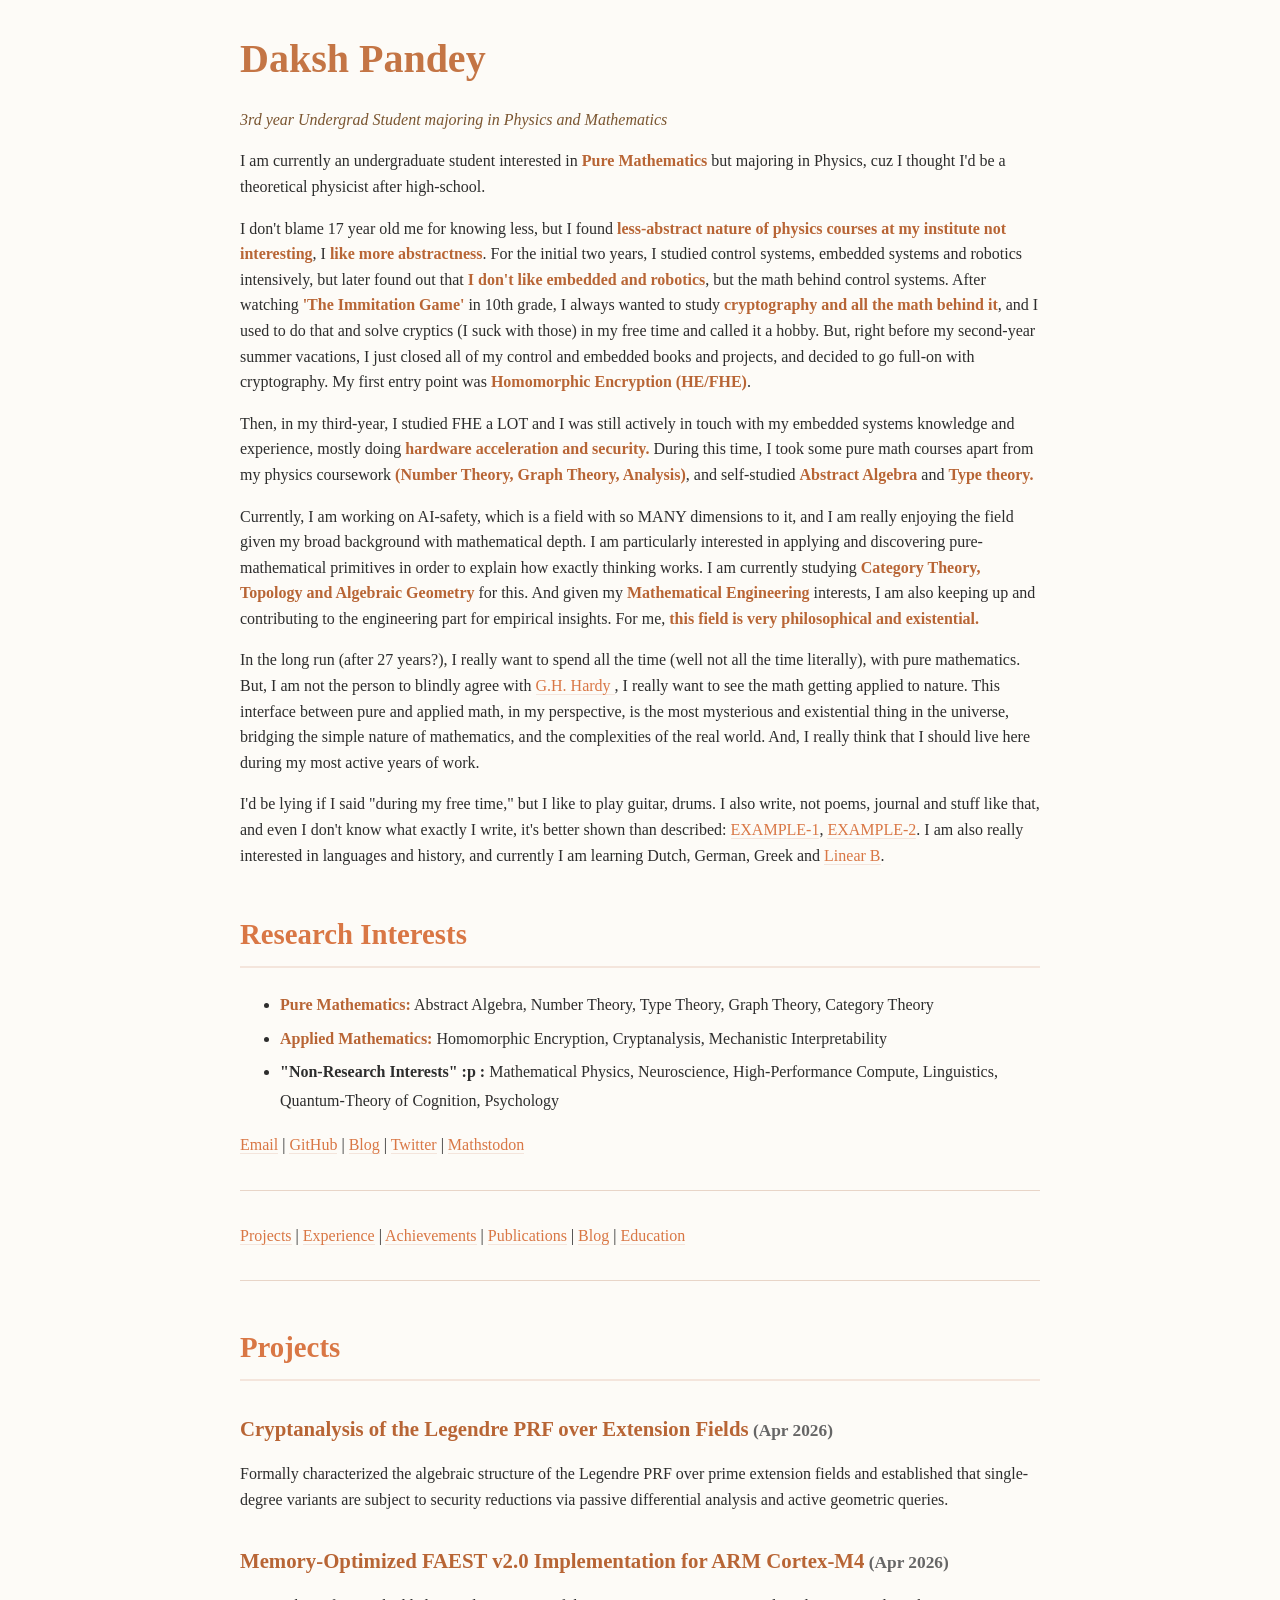
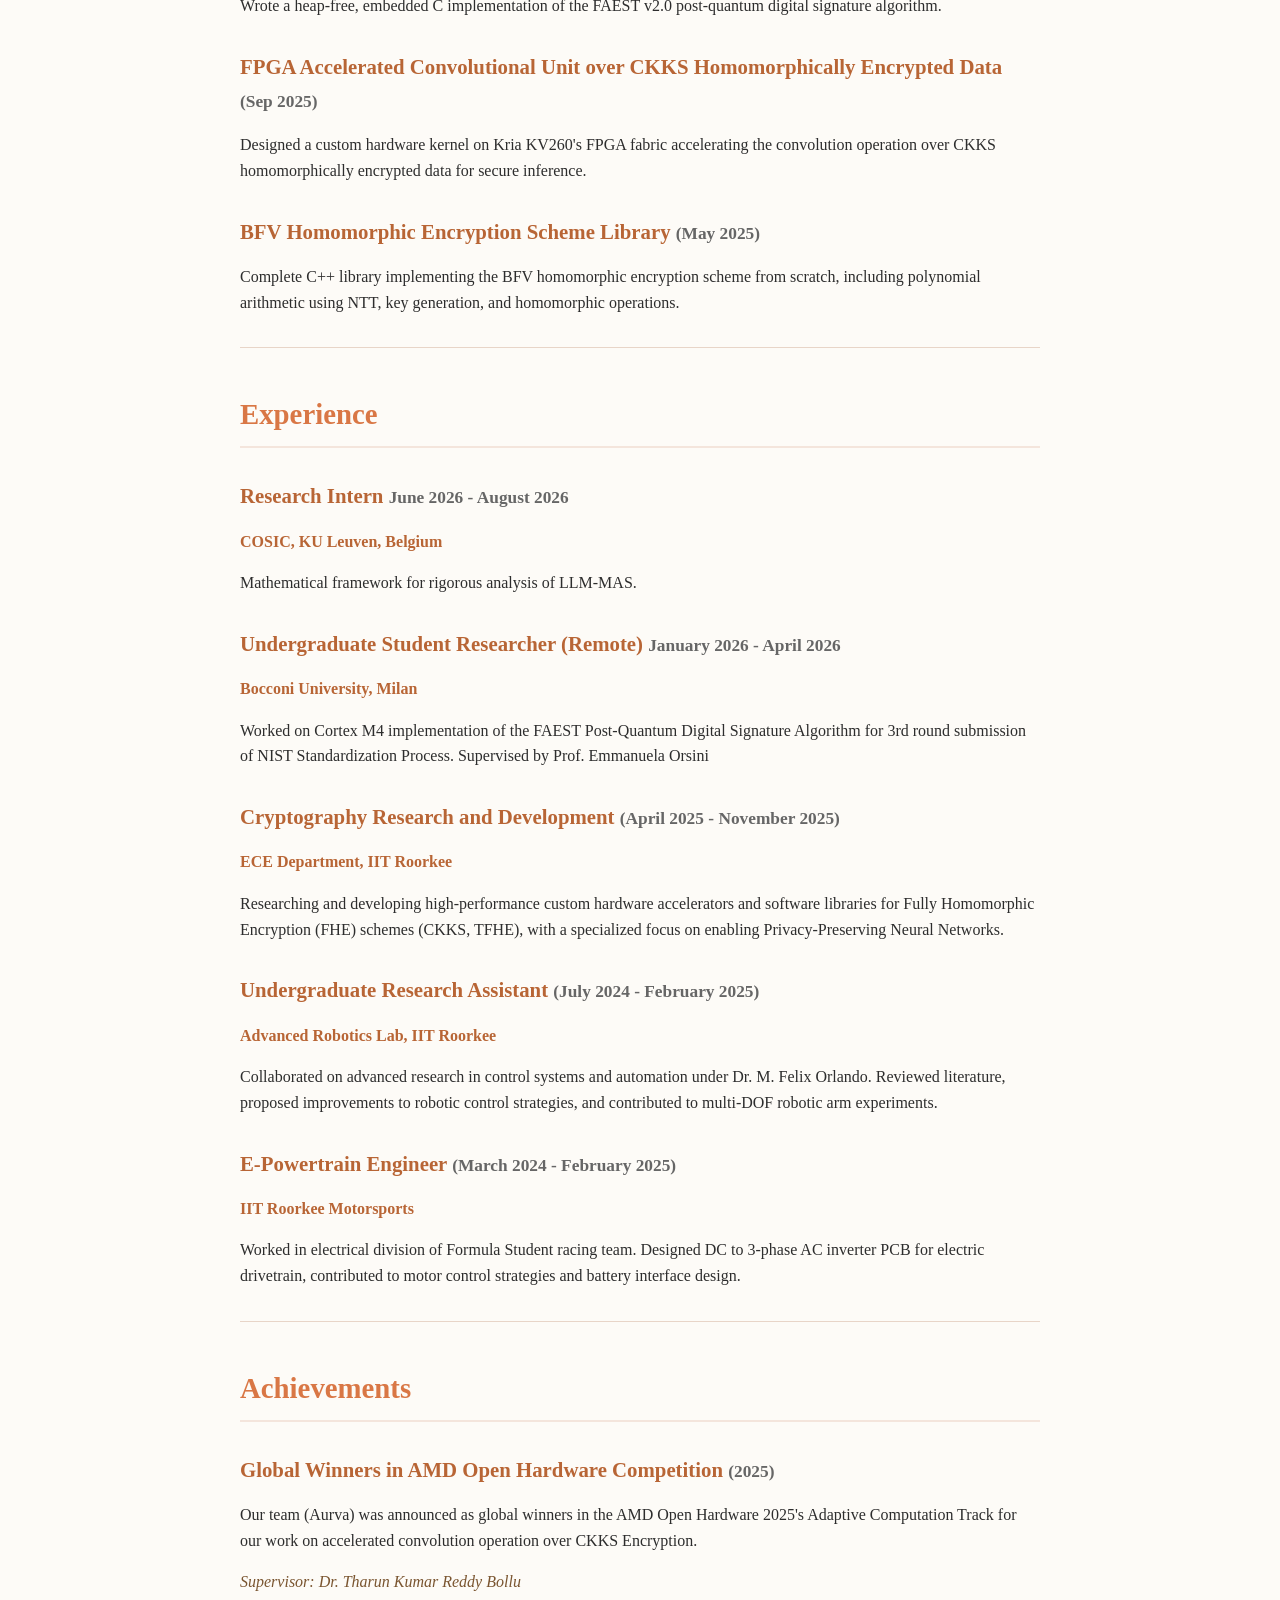
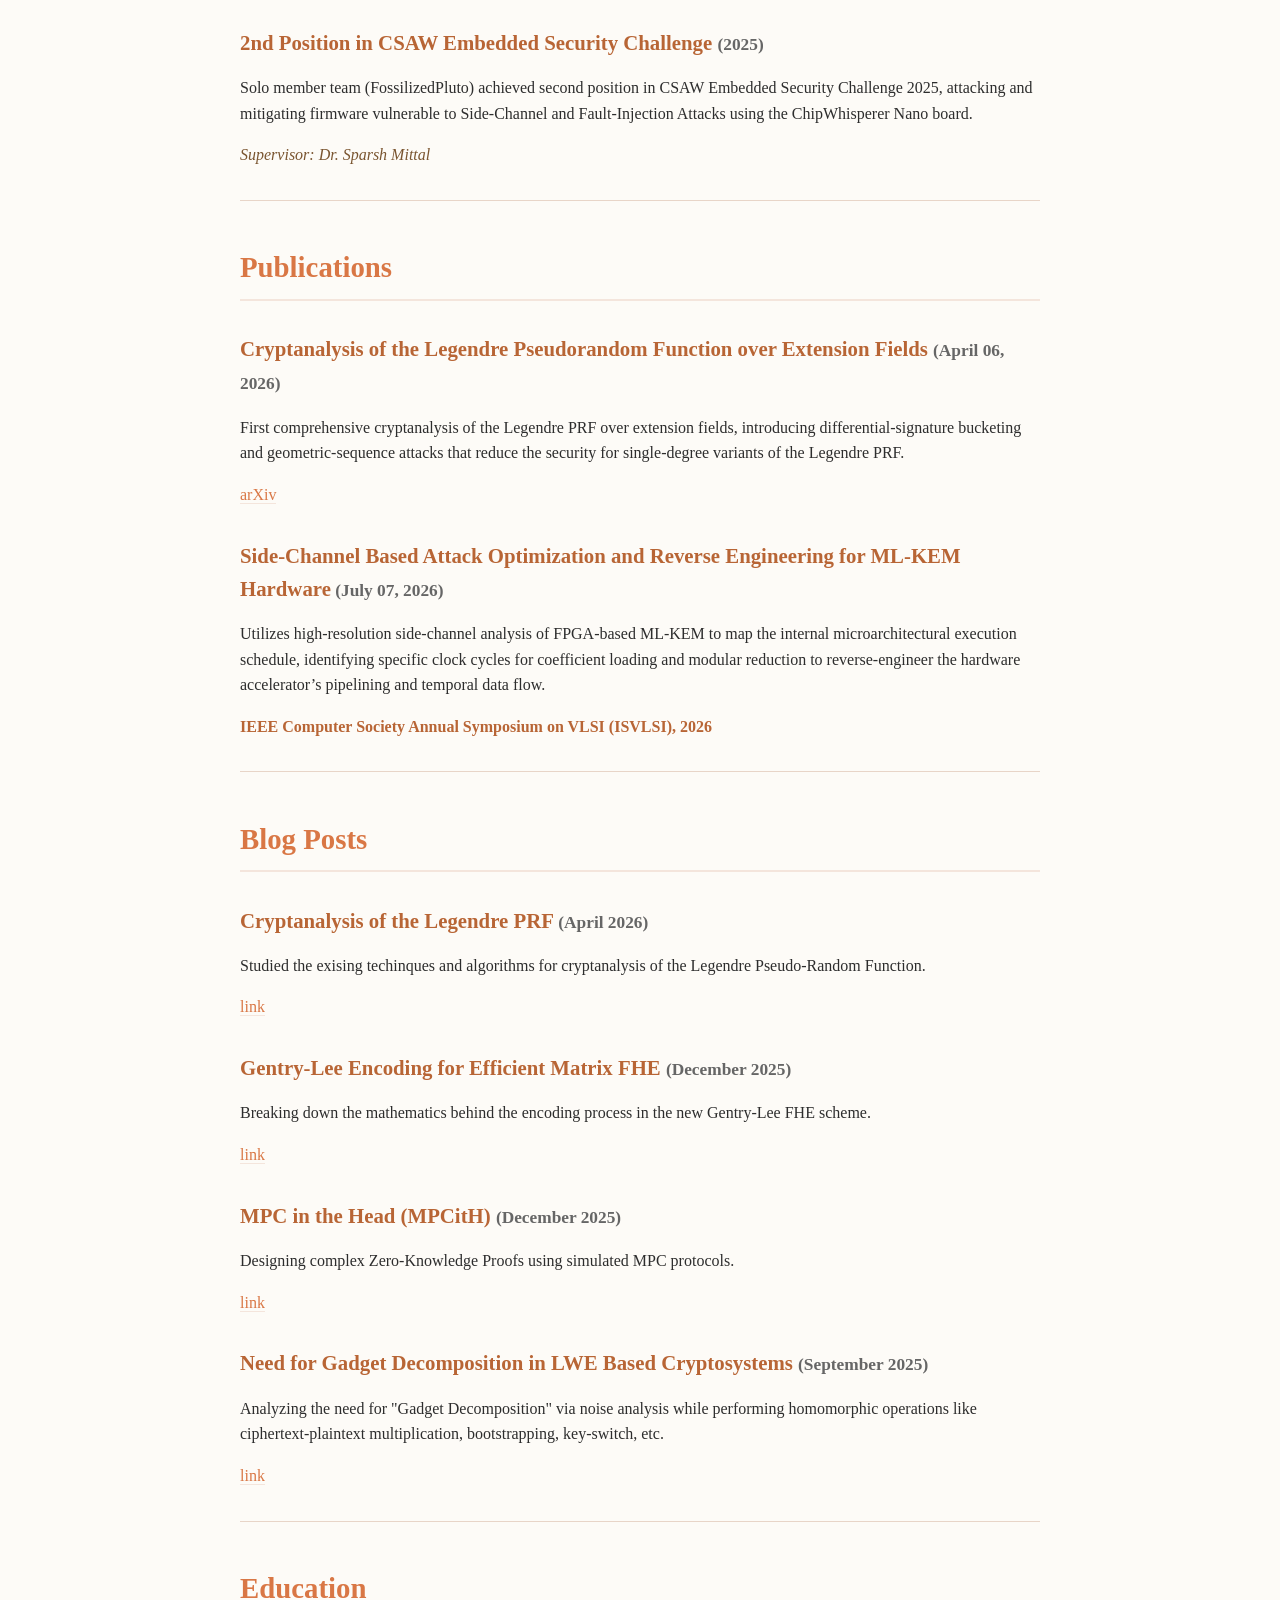
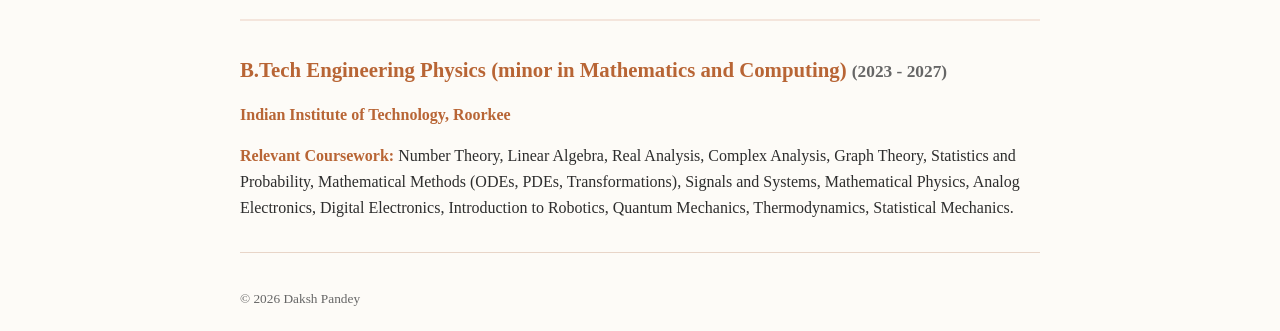
==== index.html @ 7a7f11d3 "update" ====
<!DOCTYPE html>
<html lang="en">
<head>
    <meta charset="UTF-8">
    <meta name="viewport" content="width=device-width, initial-scale=1.0">
    <title>Daksh Pandey - Portfolio</title>
    <link rel="stylesheet" href="styles.css">
</head>
<body>
    <h1>Daksh Pandey</h1>
    <p><em>3rd year Undergrad Student majoring in Physics and Mathematics</em></p>
    <p> I am currently an undergraduate student interested in <Strong>Pure Mathematics</Strong> but majoring in Physics, cuz I thought I'd be a theoretical physicist after high-school.</p> 

    <p> I don't blame 17 year old me for knowing less, but I found <Strong>less-abstract nature of physics courses at my institute not interesting</Strong>, I <Strong>like more abstractness</Strong>. For the initial two years, I studied control systems, embedded systems and robotics intensively, but later found out that <Strong>I don't like embedded and robotics</Strong>, but the math behind control systems. After watching <Strong>'The Immitation Game'</Strong> in 10th grade, I always wanted to study <Strong>cryptography and all the math behind it</Strong>, and I used to do that and solve cryptics (I suck with those) in my free time and called it a hobby. But, right before my second-year summer vacations, I just closed all of my control and embedded books and projects, and decided to go full-on with cryptography. My first entry point was <Strong>Homomorphic Encryption (HE/FHE)</Strong>.</p>

    <p>Then, in my third-year, I studied FHE a LOT and I was still actively in touch with my embedded systems knowledge and experience, mostly doing <Strong>hardware acceleration and security.</Strong> During this time, I took some pure math courses apart from my physics coursework <Strong>(Number Theory, Graph Theory, Analysis)</Strong>, and self-studied <Strong>Abstract Algebra</Strong> and <Strong>Type theory.</Strong></p>

    <p>Currently, I am working on AI-safety, which is a field with so MANY dimensions to it, and I am really enjoying the field given my broad background with mathematical depth. I am particularly interested in applying and discovering pure-mathematical primitives in order to explain how exactly thinking works. I am currently studying <Strong>Category Theory, Topology and Algebraic Geometry</Strong> for this. And given my <Strong>Mathematical Engineering</Strong> interests, I am also keeping up and contributing to the engineering part for empirical insights. For me, <Strong>this field is very philosophical and existential.</Strong></p>

    <p>In the long run (after 27 years?), I really want to spend all the time (well not all the time literally), with pure mathematics. But, I am not the person to blindly agree with <a href = "https://en.wikipedia.org/wiki/A_Mathematician%27s_Apology">G.H. Hardy </a>, I really want to see the math getting applied to nature. This interface between pure and applied math, in my perspective, is the most mysterious and existential thing in the universe, bridging the simple nature of mathematics, and the complexities of the real world. And, I really think that I should live here during my most active years of work.</p>
    <p>I'd be lying if I said "during my free time," but I like to play guitar, drums. I also write, not poems, journal and stuff like that, and even I don't know what exactly I write, it's better shown than described: <a href = "https://da1729.github.io/post.html?post=borderline-society-and-existentials&kind=blog" >EXAMPLE-1</a>, <a href = "https://da1729.github.io/post.html?post=dutch-ans-day-1&kind=language">EXAMPLE-2</a>. I am also really interested in languages and history, and currently I am learning Dutch, German, Greek and <a href = "https://en.wikipedia.org/wiki/Linear_B">Linear B</a>.</p>

    <h2> Research Interests </h2>
    <ul>
	    <li><Strong>Pure Mathematics:</Strong> Abstract Algebra, Number Theory, Type Theory, Graph Theory, Category Theory </li> 
	    <li><Strong>Applied Mathematics:</Strong> Homomorphic Encryption, Cryptanalysis, Mechanistic Interpretability </li>
	    <li><b>"Non-Research Interests" :p :</b> Mathematical Physics, Neuroscience, High-Performance Compute, Linguistics, Quantum-Theory of Cognition, Psychology</li>
    </ul>

    <p>
        <a href="mailto:daksh_p@ph.iitr.ac.in">Email</a> |
        <a href="https://github.com/DA1729" target="_blank">GitHub</a> |
        <a href="https://da1729.github.io/" target="_blank">Blog</a> |
        <a href="https://x.com/sp0oky_daksh" target="_blank">Twitter</a> |
        <a href="https://mathstodon.xyz/@da1729" target="_blank">Mathstodon</a>
    </p>

    <hr>

    <p>
        <a href="#projects">Projects</a> |
        <a href="#experience">Experience</a> |
        <a href="#achievements">Achievements</a> |
        <a href="#publications">Publications</a> |
        <a href="#blog">Blog</a> |
        <a href="#education">Education</a>
    </p>

    <hr>

    <h2 id="projects">Projects</h2>



    <h3>Cryptanalysis of the Legendre PRF over Extension Fields<small> (Apr 2026)</small></h3>
    <p>Formally characterized the algebraic structure of the Legendre PRF over prime extension fields and established that single-degree variants are subject to security reductions via passive differential analysis and active geometric queries.</p>

    <h3>Memory-Optimized FAEST v2.0 Implementation for ARM Cortex-M4<small> (Apr 2026)</small></h3>
    <p>Wrote a heap-free, embedded C implementation of the FAEST v2.0 post-quantum digital signature algorithm.</p>

    <h3>FPGA Accelerated Convolutional Unit over CKKS Homomorphically Encrypted Data <small> (Sep 2025)</small></h3>
    <p>Designed a custom hardware kernel on Kria KV260's FPGA fabric accelerating the convolution operation over CKKS homomorphically encrypted data for secure inference.</p>

    <h3>BFV Homomorphic Encryption Scheme Library <small> (May 2025)</small></h3>
    <p>Complete C++ library implementing the BFV homomorphic encryption scheme from scratch, including polynomial arithmetic using NTT, key generation, and homomorphic operations.</p>




    <hr>

    <h2 id="experience">Experience</h2>

    <h3>Research Intern <small>June 2026 - August 2026</small></h3>
    <p><strong>COSIC, KU Leuven, Belgium</strong></p>
    <p> Mathematical framework for rigorous analysis of LLM-MAS.</p>


    <h3>Undergraduate Student Researcher (Remote) <small>January 2026 - April 2026</small></h3>
    <p><strong>Bocconi University, Milan</strong></p>
    <p>Worked on Cortex M4 implementation of the FAEST Post-Quantum Digital Signature Algorithm for 3rd round submission of NIST Standardization Process. Supervised by Prof. Emmanuela Orsini </p>


    <h3>Cryptography Research and Development <small>(April 2025 - November 2025)</small></h3>
    <p><strong>ECE Department, IIT Roorkee</strong></p>
    <p>Researching and developing high-performance custom hardware accelerators and software libraries for Fully Homomorphic Encryption (FHE) schemes (CKKS, TFHE), with a specialized focus on enabling Privacy-Preserving Neural Networks.</p>

    <h3>Undergraduate Research Assistant <small>(July 2024 - February 2025)</small></h3>
    <p><strong>Advanced Robotics Lab, IIT Roorkee</strong></p>
    <p>Collaborated on advanced research in control systems and automation under Dr. M. Felix Orlando. Reviewed literature, proposed improvements to robotic control strategies, and contributed to multi-DOF robotic arm experiments.</p>

    <h3>E-Powertrain Engineer <small>(March 2024 - February 2025)</small></h3>
    <p><strong>IIT Roorkee Motorsports</strong></p>
    <p>Worked in electrical division of Formula Student racing team. Designed DC to 3-phase AC inverter PCB for electric drivetrain, contributed to motor control strategies and battery interface design.</p>

    <hr>

    <h2 id="achievements">Achievements</h2>

    <h3>Global Winners in AMD Open Hardware Competition <small>(2025)</small></h3>
    <p>Our team (Aurva) was announced as global winners in the AMD Open Hardware 2025's Adaptive Computation Track for our work on accelerated convolution operation over CKKS Encryption.</p>
    <p><em>Supervisor: Dr. Tharun Kumar Reddy Bollu</em></p>

    <h3>2nd Position in CSAW Embedded Security Challenge <small>(2025)</small></h3>
    <p>Solo member team (FossilizedPluto) achieved second position in CSAW Embedded Security Challenge 2025, attacking and mitigating firmware vulnerable to Side-Channel and Fault-Injection Attacks using the ChipWhisperer Nano board.</p>
    <p><em>Supervisor: Dr. Sparsh Mittal</em></p>

    <hr>

    <h2 id="publications">Publications</h2>

    <h3>Cryptanalysis of the Legendre Pseudorandom Function over Extension Fields <small>(April 06, 2026)</small></h3>
    <p>First comprehensive cryptanalysis of the Legendre PRF over extension fields, introducing differential-signature bucketing and geometric-sequence attacks that reduce the security for single-degree variants of the Legendre PRF.</p>
    <p><a href="https://arxiv.org/html/2604.04833v1">arXiv</a></p>

    <h3>Side-Channel Based Attack Optimization and Reverse Engineering for ML-KEM Hardware<small> (July 07, 2026)</small></h3>
    <p>Utilizes high-resolution side-channel analysis of FPGA-based ML-KEM to map the internal microarchitectural execution schedule, identifying specific clock cycles for coefficient loading and modular reduction to reverse-engineer the hardware accelerator’s pipelining and temporal data flow.</p>
    <p><strong>IEEE Computer Society Annual Symposium on VLSI (ISVLSI), 2026 </strong></p>
    <hr>

    <h2 id="blog">Blog Posts</h2>

    <h3>Cryptanalysis of the Legendre PRF <small>(April 2026)</small></h3>
    <p>Studied the exising techinques and algorithms for cryptanalysis of the Legendre Pseudo-Random Function.</p>
    <p><a href="https://da1729.github.io/post.html?post=Cryptanalysis-of-Legendre-PRF">link</a></p>


    <h3>Gentry-Lee Encoding for Efficient Matrix FHE <small>(December 2025)</small></h3>
    <p>Breaking down the mathematics behind the encoding process in the new Gentry-Lee FHE scheme.</p>
    <p><a href="https://da1729.github.io/post.html?post=Gentry-Lee-Encoding-for-Efficient-Matrix-FHE">link</a></p>

    <h3>MPC in the Head (MPCitH) <small>(December 2025)</small></h3>
    <p>Designing complex Zero-Knowledge Proofs using simulated MPC protocols.</p>
    <p><a href="https://da1729.github.io/post.html?post=MPC-in-the-Head-MPCitH">link</a></p>

    <h3>Need for Gadget Decomposition in LWE Based Cryptosystems <small>(September 2025)</small></h3>
    <p>Analyzing the need for "Gadget Decomposition" via noise analysis while performing homomorphic operations like ciphertext-plaintext multiplication, bootstrapping, key-switch, etc.</p>
    <p><a href="https://da1729.github.io/post.html?post=Need-for-Gadget-Decomposition-in-LWE-Based-Cryptosystems">link</a></p>


    <hr>

    <h2 id="education">Education</h2>

    <h3>B.Tech Engineering Physics (minor in Mathematics and Computing) <small>(2023 - 2027)</small></h3>
    <p><strong>Indian Institute of Technology, Roorkee</strong></p>
    <p><strong>Relevant Coursework:</strong> Number Theory, Linear Algebra, Real Analysis, Complex Analysis, Graph Theory, Statistics and Probability, Mathematical Methods (ODEs, PDEs, Transformations), Signals and Systems, Mathematical Physics, Analog Electronics, Digital Electronics, Introduction to Robotics, Quantum Mechanics, Thermodynamics, Statistical Mechanics.</p>

    <hr>

    <p><small>&copy; 2026 Daksh Pandey</small></p>
</body>
</html>
---- styles.css ----
body {
    max-width: 800px;
    margin: 20px auto;
    padding: 0 20px;
    font-family: serif;
    line-height: 1.6;
    color: #2d2d2d;
    background: #fdfbf7;
}

h1 {
    color: #c47545;
    font-size: 2.5em;
    margin-bottom: 0.3em;
}

h2 {
    color: #d97745;
    font-size: 1.8em;
    margin-top: 1.5em;
    margin-bottom: 0.8em;
    border-bottom: 2px solid #f4e5dc;
    padding-bottom: 0.3em;
}

h3 {
    color: #b86535;
    font-size: 1.3em;
    margin-top: 1.5em;
    margin-bottom: 0.5em;
}

h4 {
    color: #b86535;
    font-size: 1.3em;
    margin-top: 1.5em;
    margin-bottom: 0.5em;
}


a {
    color: #d97745;
    text-decoration: none;
    border-bottom: 1px solid #f4e5dc;
    transition: border-color 0.2s;
}

a:hover {
    border-bottom-color: #d97745;
}

hr {
    border: none;
    border-top: 1px solid #e8d5c8;
    margin: 2em 0;
}

.skills {
    background: #faf6f2;
    padding: 8px 12px;
    margin: 0.5em 0 1.5em 0;
    border-left: 3px solid #f4e5dc;
}

.skills small {
    color: #8b6540;
}

strong {
    color: #b86535;
}

em {
    color: #7a5530;
}

small {
    color: #666;
}

ul {
    line-height: 1.8;
}

li {
    margin-bottom: 0.3em;
}
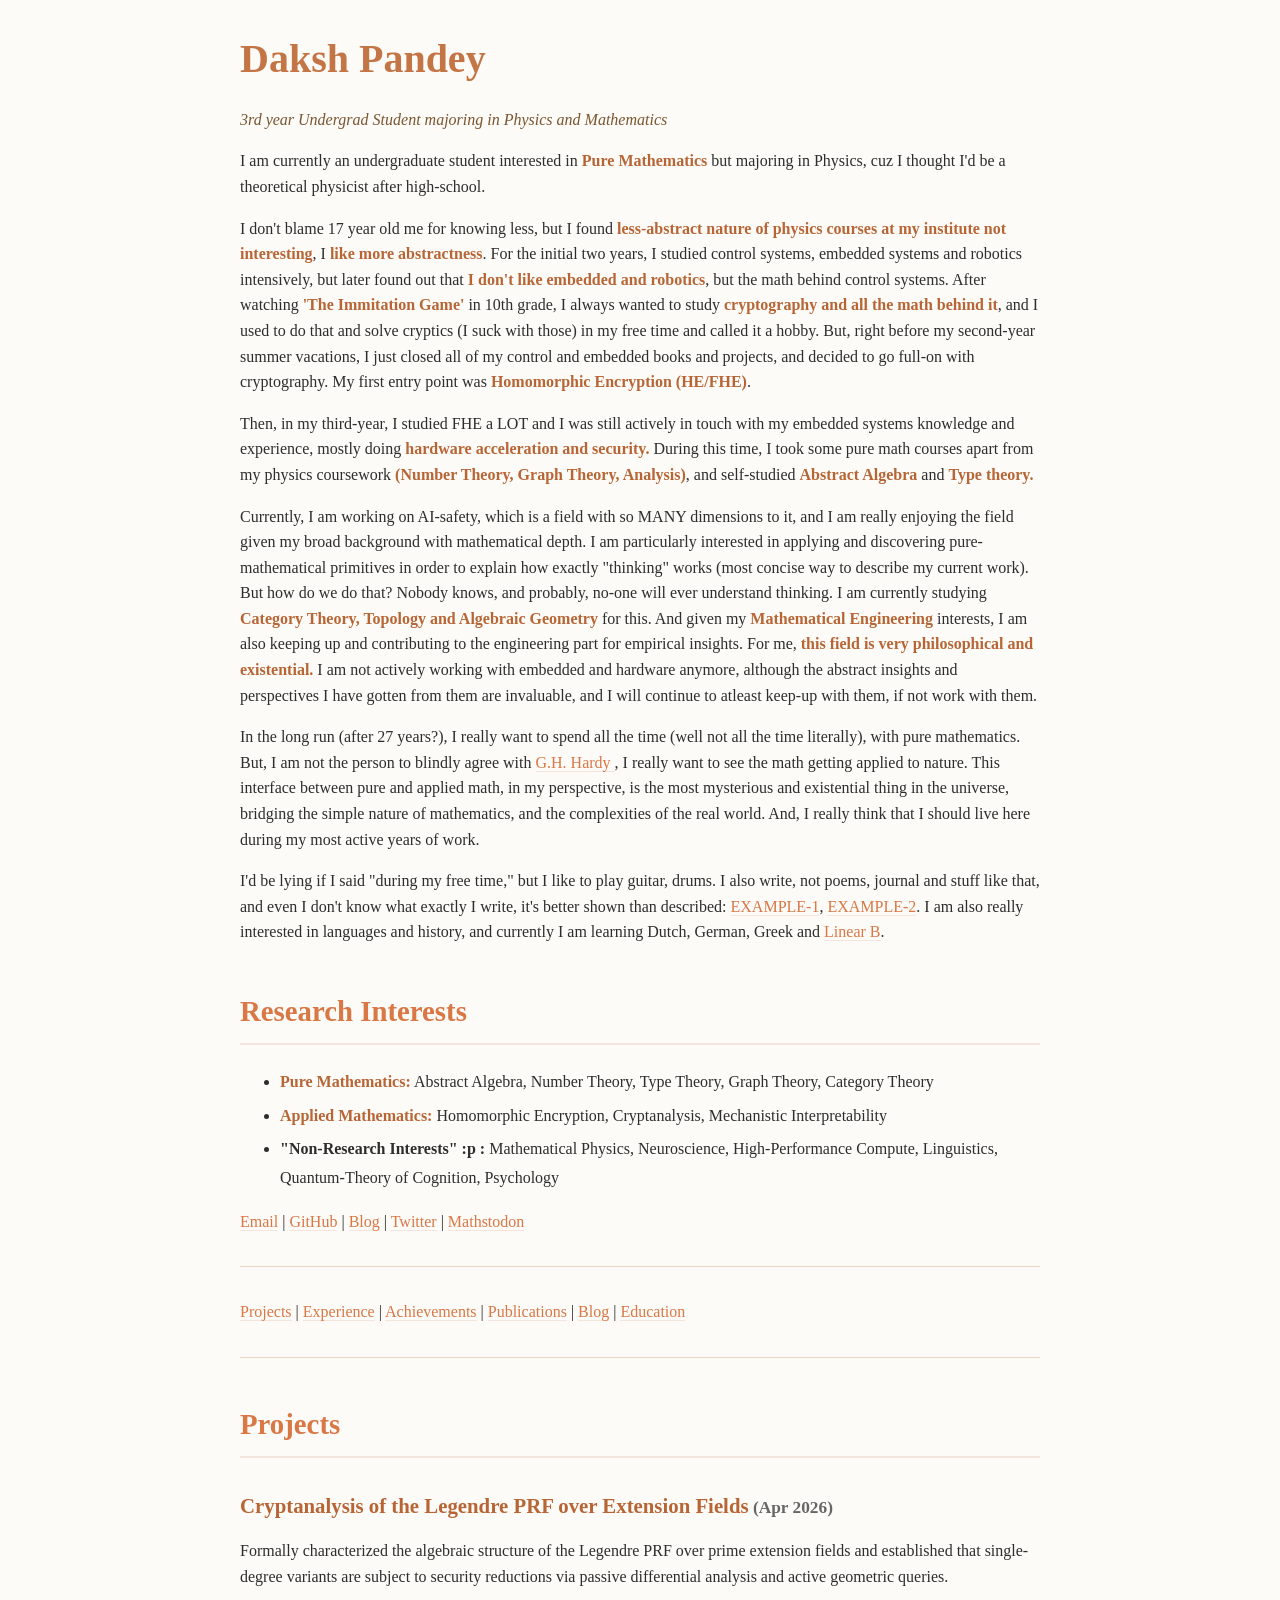
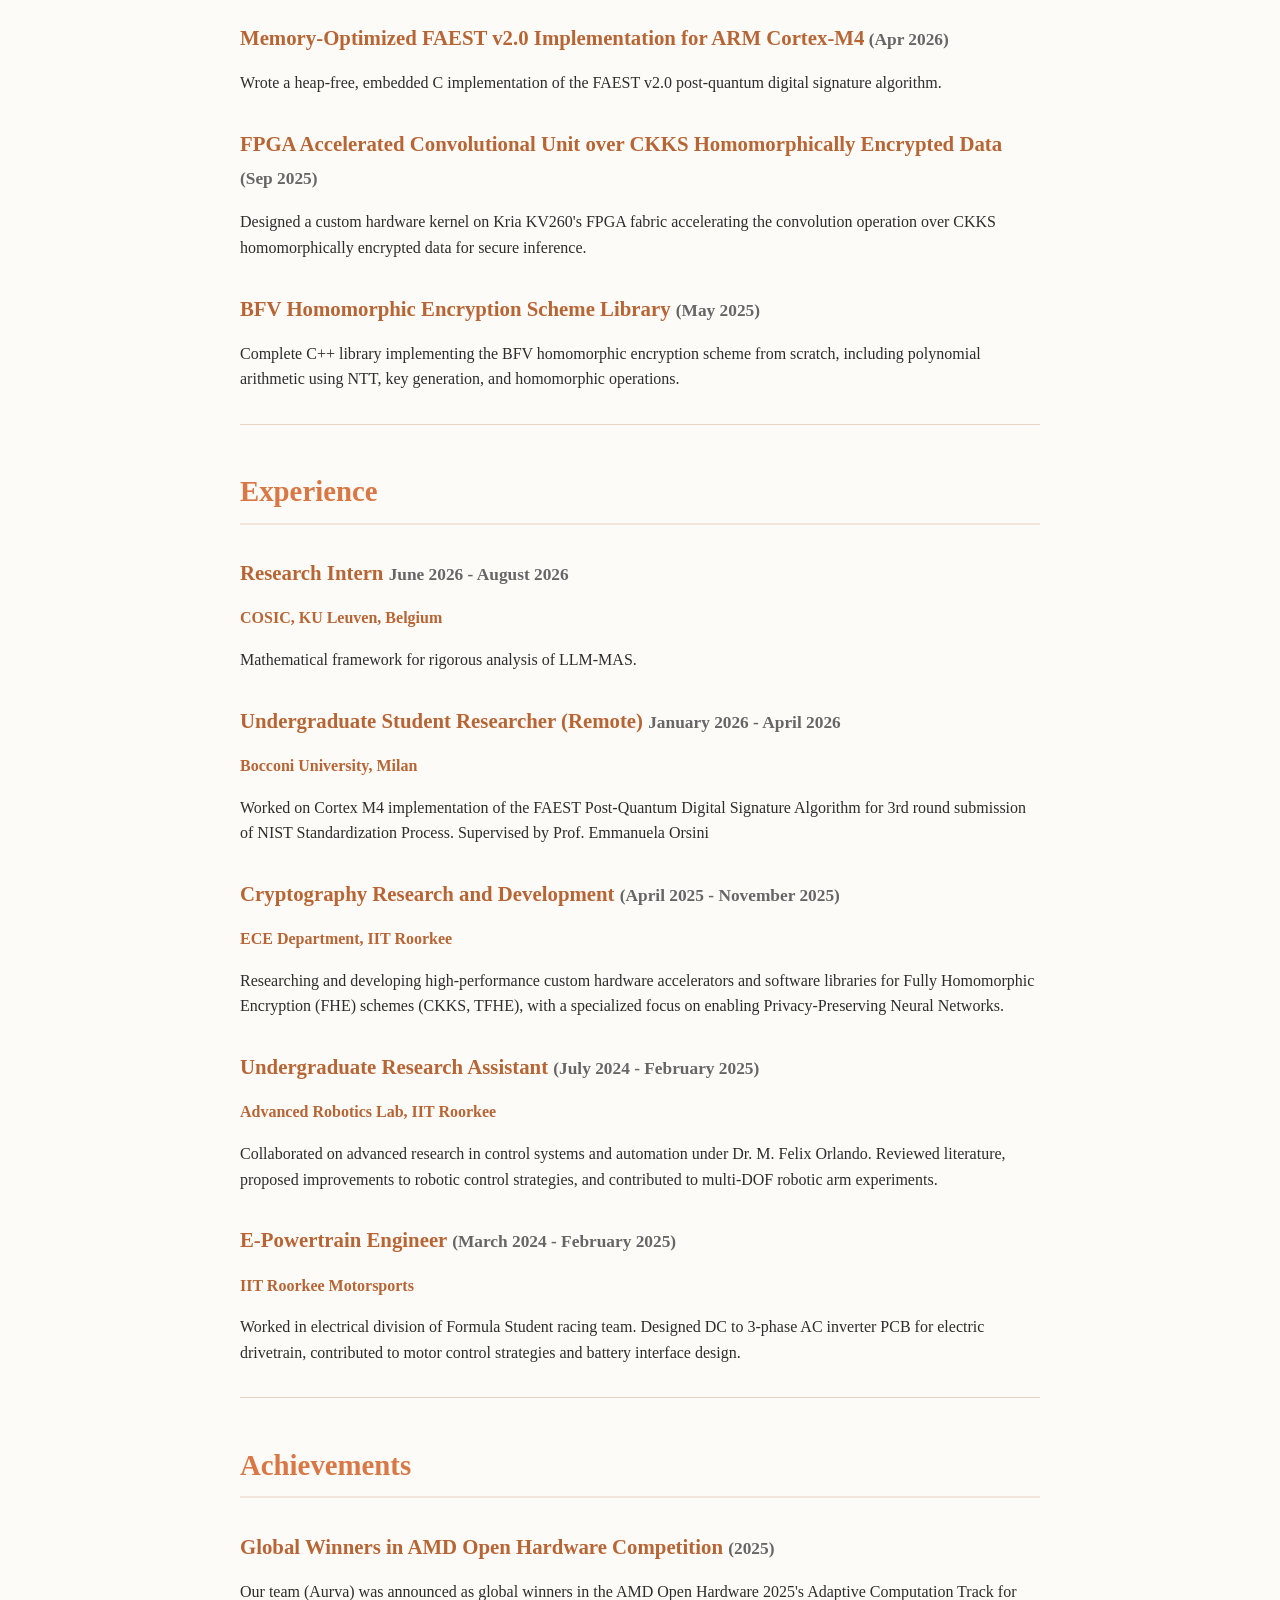
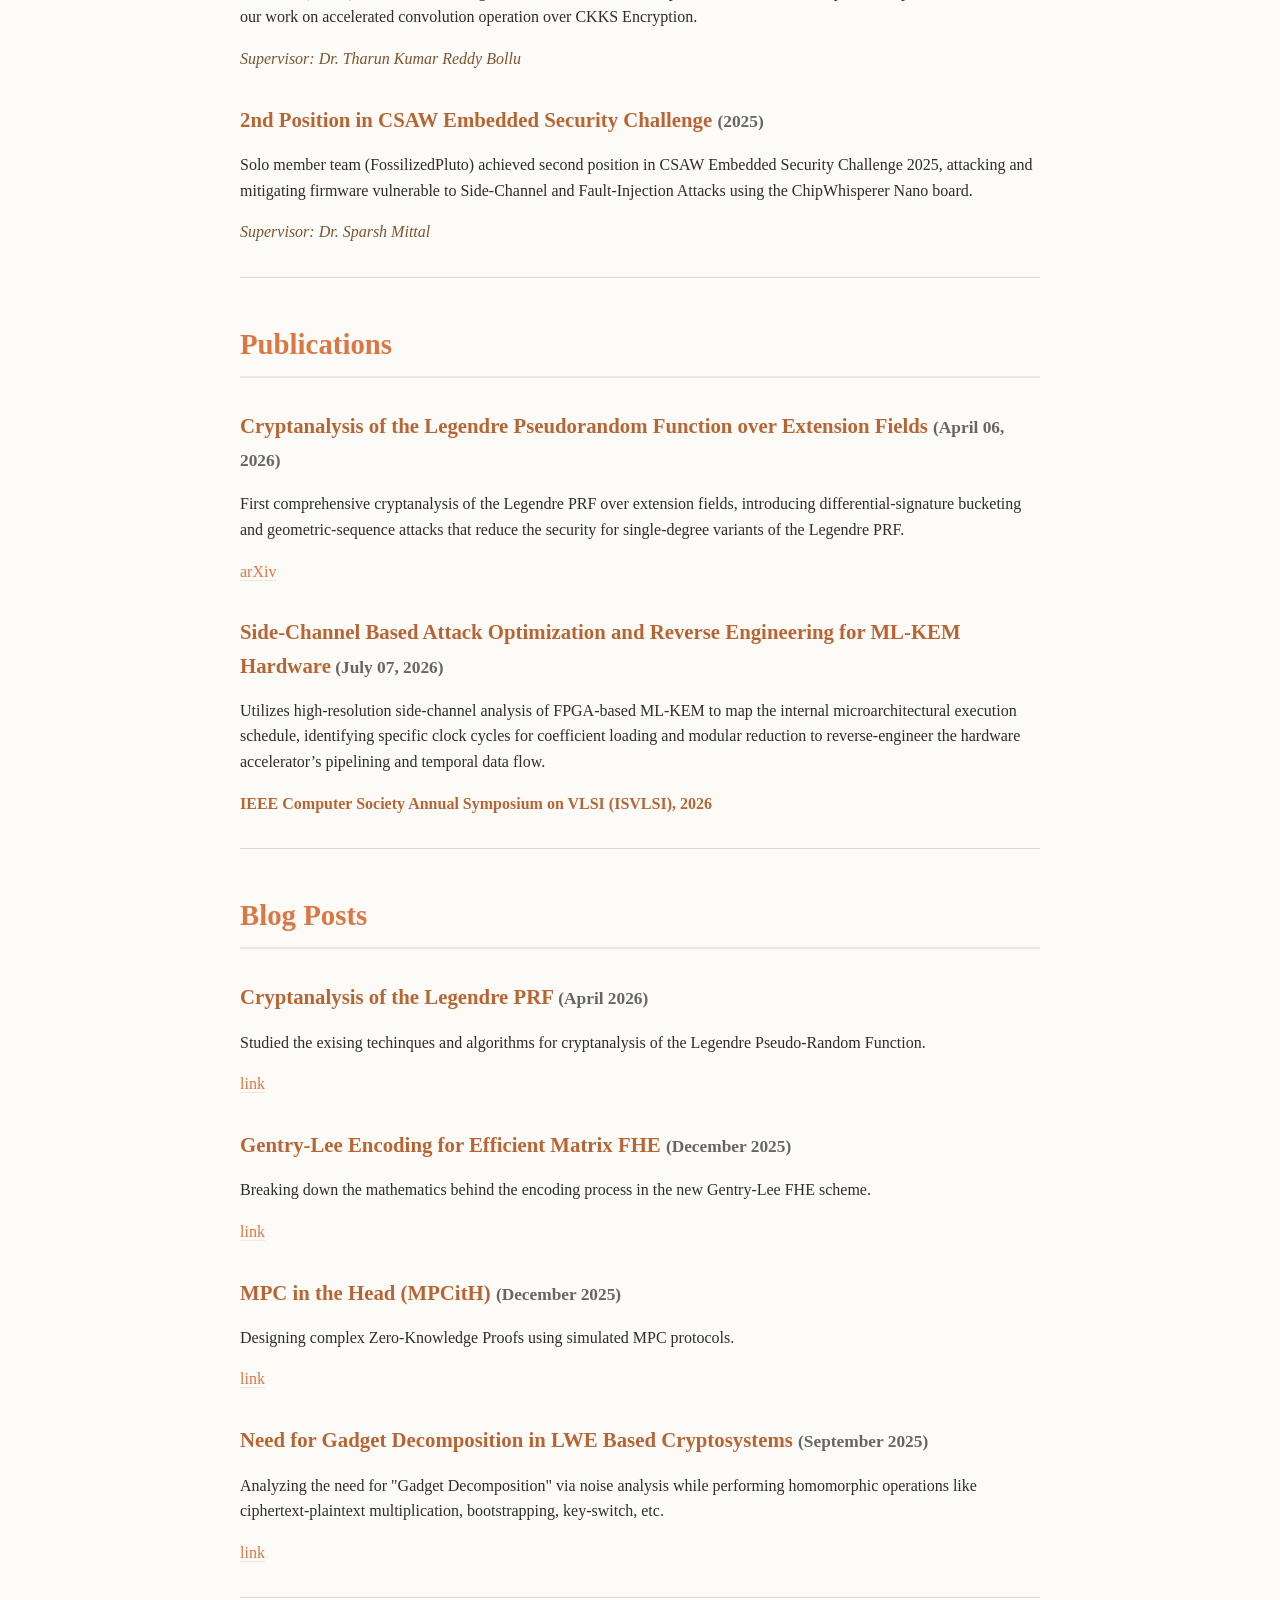
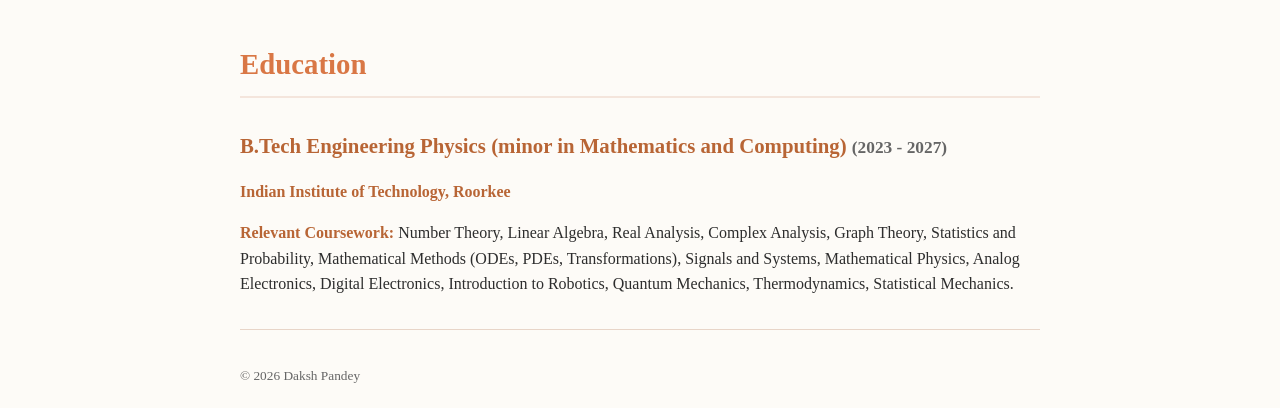
==== commit a205c3c0: "update" ====
--- a/index.html
+++ b/index.html
@@ -15,7 +15,7 @@
 
     <p>Then, in my third-year, I studied FHE a LOT and I was still actively in touch with my embedded systems knowledge and experience, mostly doing <Strong>hardware acceleration and security.</Strong> During this time, I took some pure math courses apart from my physics coursework <Strong>(Number Theory, Graph Theory, Analysis)</Strong>, and self-studied <Strong>Abstract Algebra</Strong> and <Strong>Type theory.</Strong></p>
 
-    <p>Currently, I am working on AI-safety, which is a field with so MANY dimensions to it, and I am really enjoying the field given my broad background with mathematical depth. I am particularly interested in applying and discovering pure-mathematical primitives in order to explain how exactly thinking works. I am currently studying <Strong>Category Theory, Topology and Algebraic Geometry</Strong> for this. And given my <Strong>Mathematical Engineering</Strong> interests, I am also keeping up and contributing to the engineering part for empirical insights. For me, <Strong>this field is very philosophical and existential.</Strong></p>
+    <p>Currently, I am working on AI-safety, which is a field with so MANY dimensions to it, and I am really enjoying the field given my broad background with mathematical depth. I am particularly interested in applying and discovering pure-mathematical primitives in order to explain how exactly "thinking" works (most concise way to describe my current work). But how do we do that? Nobody knows, and probably, no-one will ever understand thinking. I am currently studying <Strong>Category Theory, Topology and Algebraic Geometry</Strong> for this. And given my <Strong>Mathematical Engineering</Strong> interests, I am also keeping up and contributing to the engineering part for empirical insights. For me, <Strong>this field is very philosophical and existential.</Strong> I am not actively working with embedded and hardware anymore, although the abstract insights and perspectives I have gotten from them are invaluable, and I will continue to atleast keep-up with them, if not work with them.</p>
 
     <p>In the long run (after 27 years?), I really want to spend all the time (well not all the time literally), with pure mathematics. But, I am not the person to blindly agree with <a href = "https://en.wikipedia.org/wiki/A_Mathematician%27s_Apology">G.H. Hardy </a>, I really want to see the math getting applied to nature. This interface between pure and applied math, in my perspective, is the most mysterious and existential thing in the universe, bridging the simple nature of mathematics, and the complexities of the real world. And, I really think that I should live here during my most active years of work.</p>
     <p>I'd be lying if I said "during my free time," but I like to play guitar, drums. I also write, not poems, journal and stuff like that, and even I don't know what exactly I write, it's better shown than described: <a href = "https://da1729.github.io/post.html?post=borderline-society-and-existentials&kind=blog" >EXAMPLE-1</a>, <a href = "https://da1729.github.io/post.html?post=dutch-ans-day-1&kind=language">EXAMPLE-2</a>. I am also really interested in languages and history, and currently I am learning Dutch, German, Greek and <a href = "https://en.wikipedia.org/wiki/Linear_B">Linear B</a>.</p>
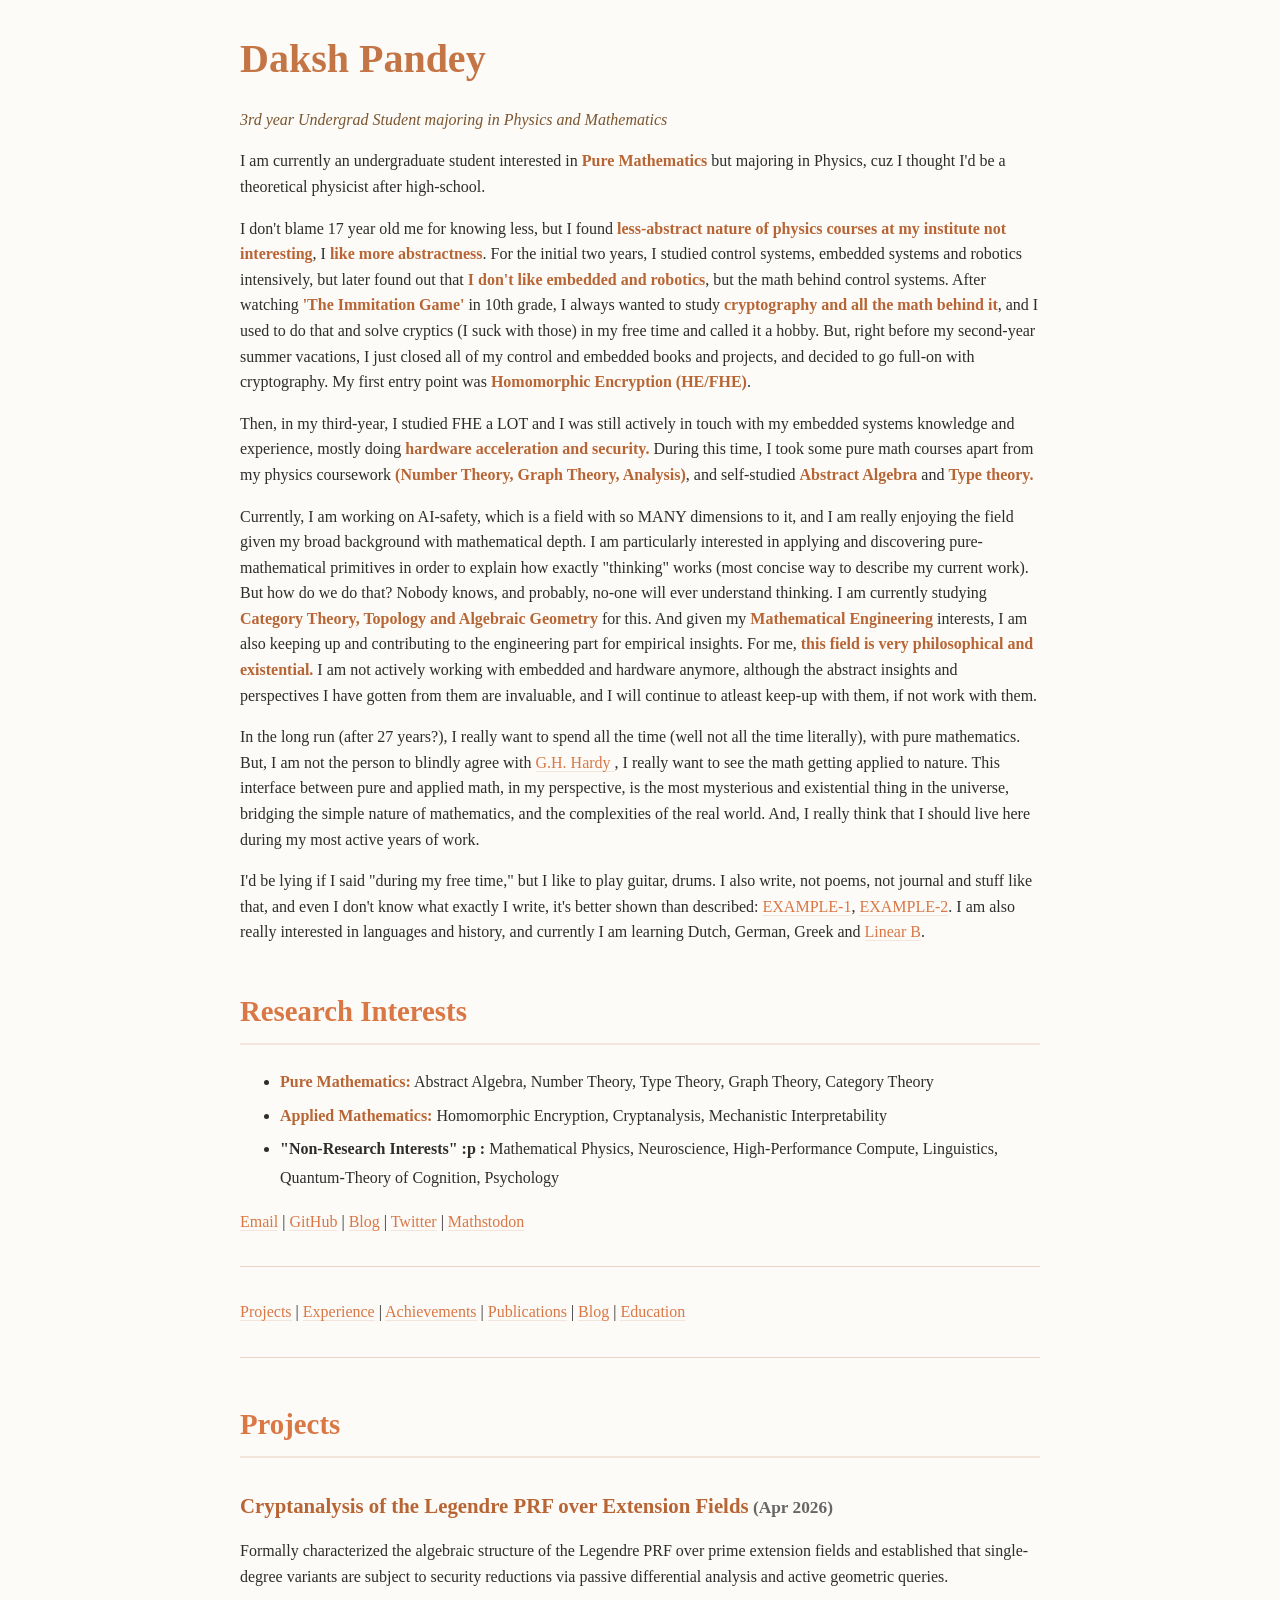
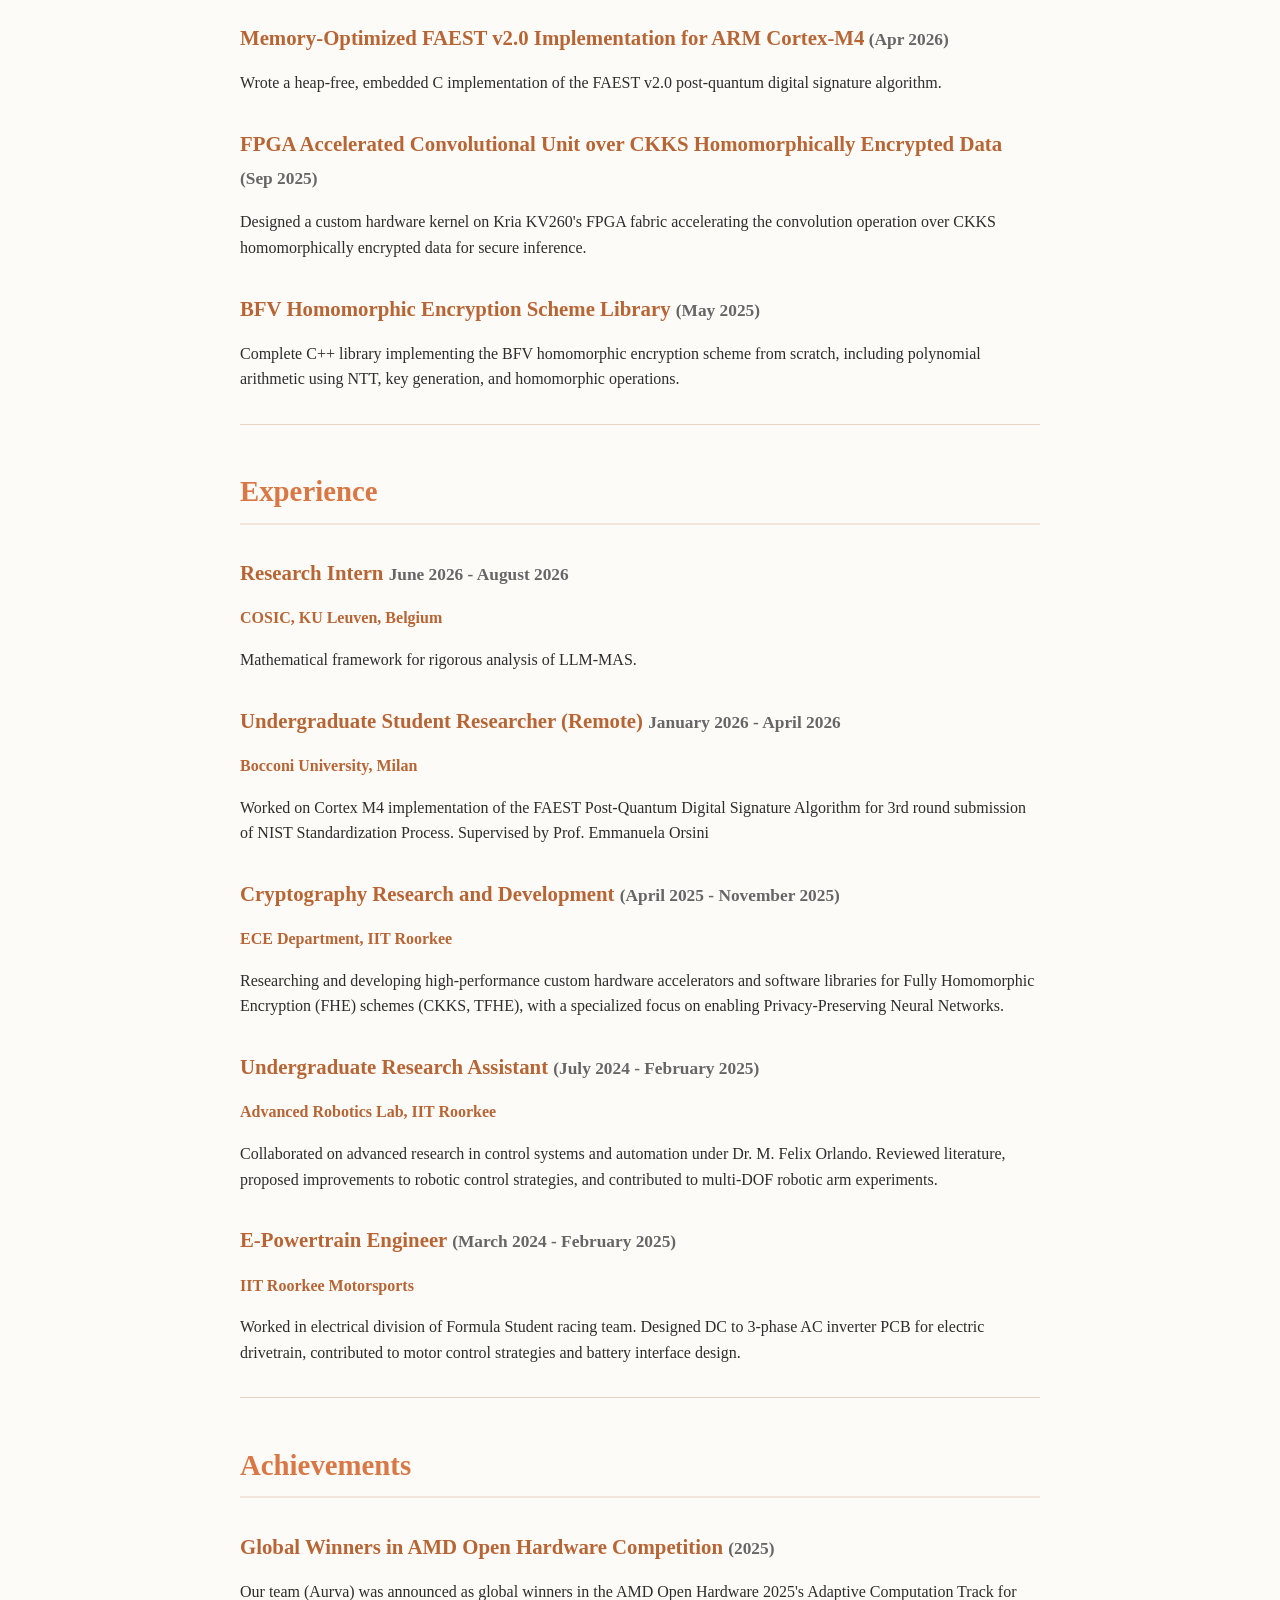
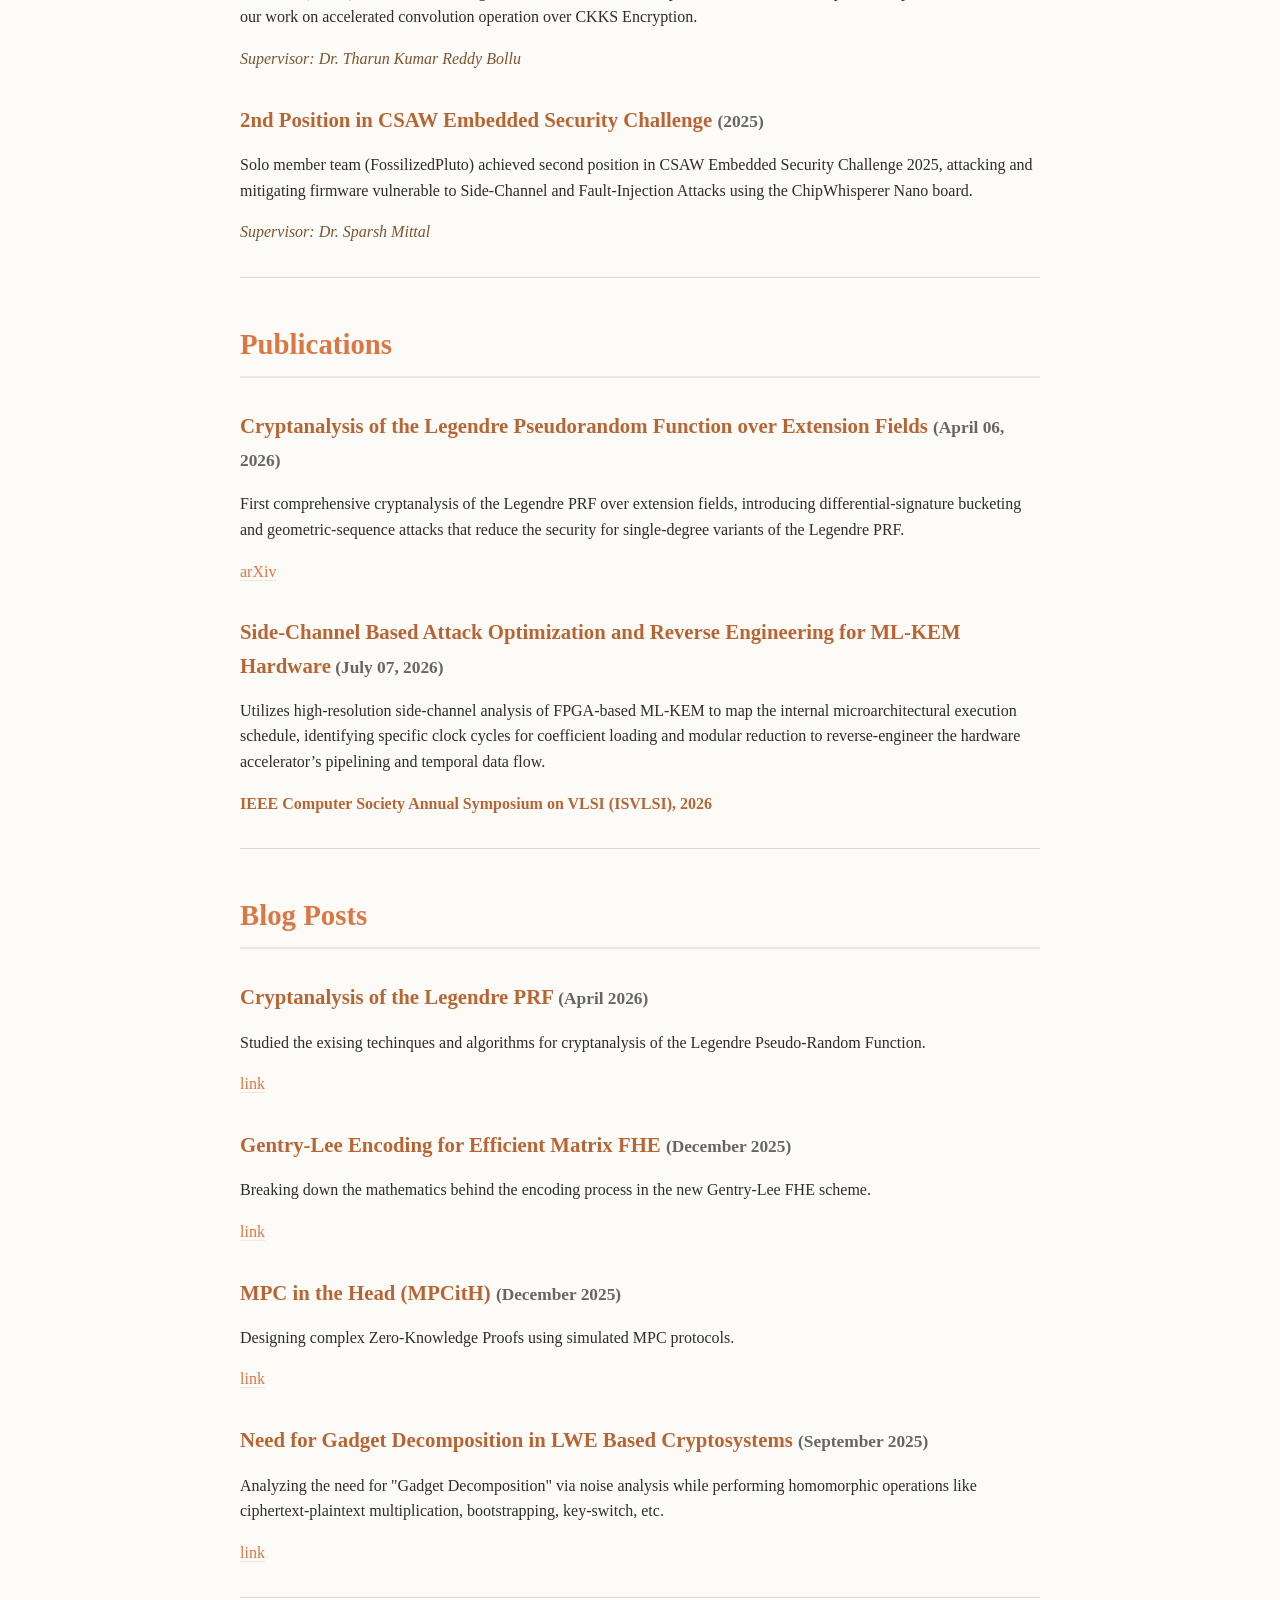
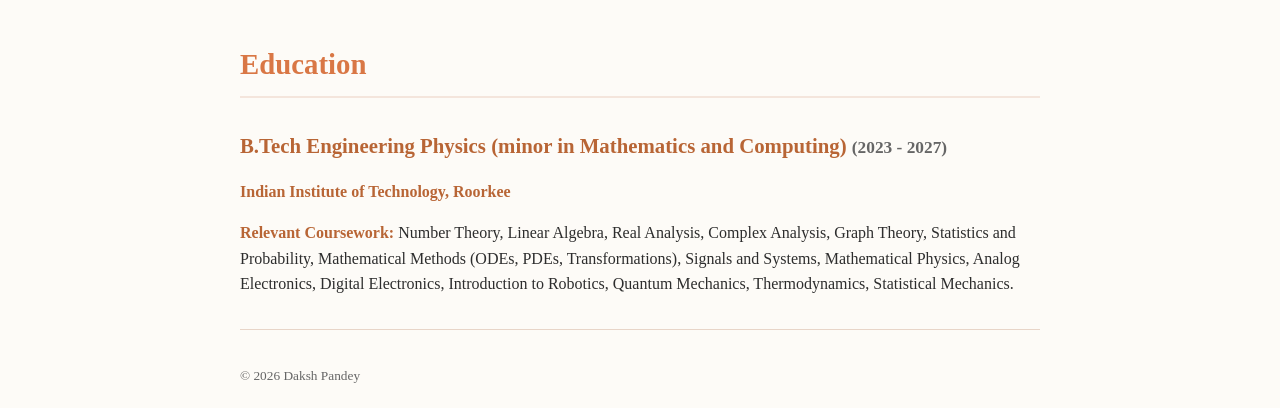
==== commit e7f7a9f9: "udpate" ====
--- a/index.html
+++ b/index.html
@@ -18,7 +18,7 @@
     <p>Currently, I am working on AI-safety, which is a field with so MANY dimensions to it, and I am really enjoying the field given my broad background with mathematical depth. I am particularly interested in applying and discovering pure-mathematical primitives in order to explain how exactly "thinking" works (most concise way to describe my current work). But how do we do that? Nobody knows, and probably, no-one will ever understand thinking. I am currently studying <Strong>Category Theory, Topology and Algebraic Geometry</Strong> for this. And given my <Strong>Mathematical Engineering</Strong> interests, I am also keeping up and contributing to the engineering part for empirical insights. For me, <Strong>this field is very philosophical and existential.</Strong> I am not actively working with embedded and hardware anymore, although the abstract insights and perspectives I have gotten from them are invaluable, and I will continue to atleast keep-up with them, if not work with them.</p>
 
     <p>In the long run (after 27 years?), I really want to spend all the time (well not all the time literally), with pure mathematics. But, I am not the person to blindly agree with <a href = "https://en.wikipedia.org/wiki/A_Mathematician%27s_Apology">G.H. Hardy </a>, I really want to see the math getting applied to nature. This interface between pure and applied math, in my perspective, is the most mysterious and existential thing in the universe, bridging the simple nature of mathematics, and the complexities of the real world. And, I really think that I should live here during my most active years of work.</p>
-    <p>I'd be lying if I said "during my free time," but I like to play guitar, drums. I also write, not poems, journal and stuff like that, and even I don't know what exactly I write, it's better shown than described: <a href = "https://da1729.github.io/post.html?post=borderline-society-and-existentials&kind=blog" >EXAMPLE-1</a>, <a href = "https://da1729.github.io/post.html?post=dutch-ans-day-1&kind=language">EXAMPLE-2</a>. I am also really interested in languages and history, and currently I am learning Dutch, German, Greek and <a href = "https://en.wikipedia.org/wiki/Linear_B">Linear B</a>.</p>
+    <p>I'd be lying if I said "during my free time," but I like to play guitar, drums. I also write, not poems, not journal and stuff like that, and even I don't know what exactly I write, it's better shown than described: <a href = "https://da1729.github.io/post.html?post=borderline-society-and-existentials&kind=blog" >EXAMPLE-1</a>, <a href = "https://da1729.github.io/post.html?post=dutch-ans-day-1&kind=language">EXAMPLE-2</a>. I am also really interested in languages and history, and currently I am learning Dutch, German, Greek and <a href = "https://en.wikipedia.org/wiki/Linear_B">Linear B</a>.</p>
 
     <h2> Research Interests </h2>
     <ul>
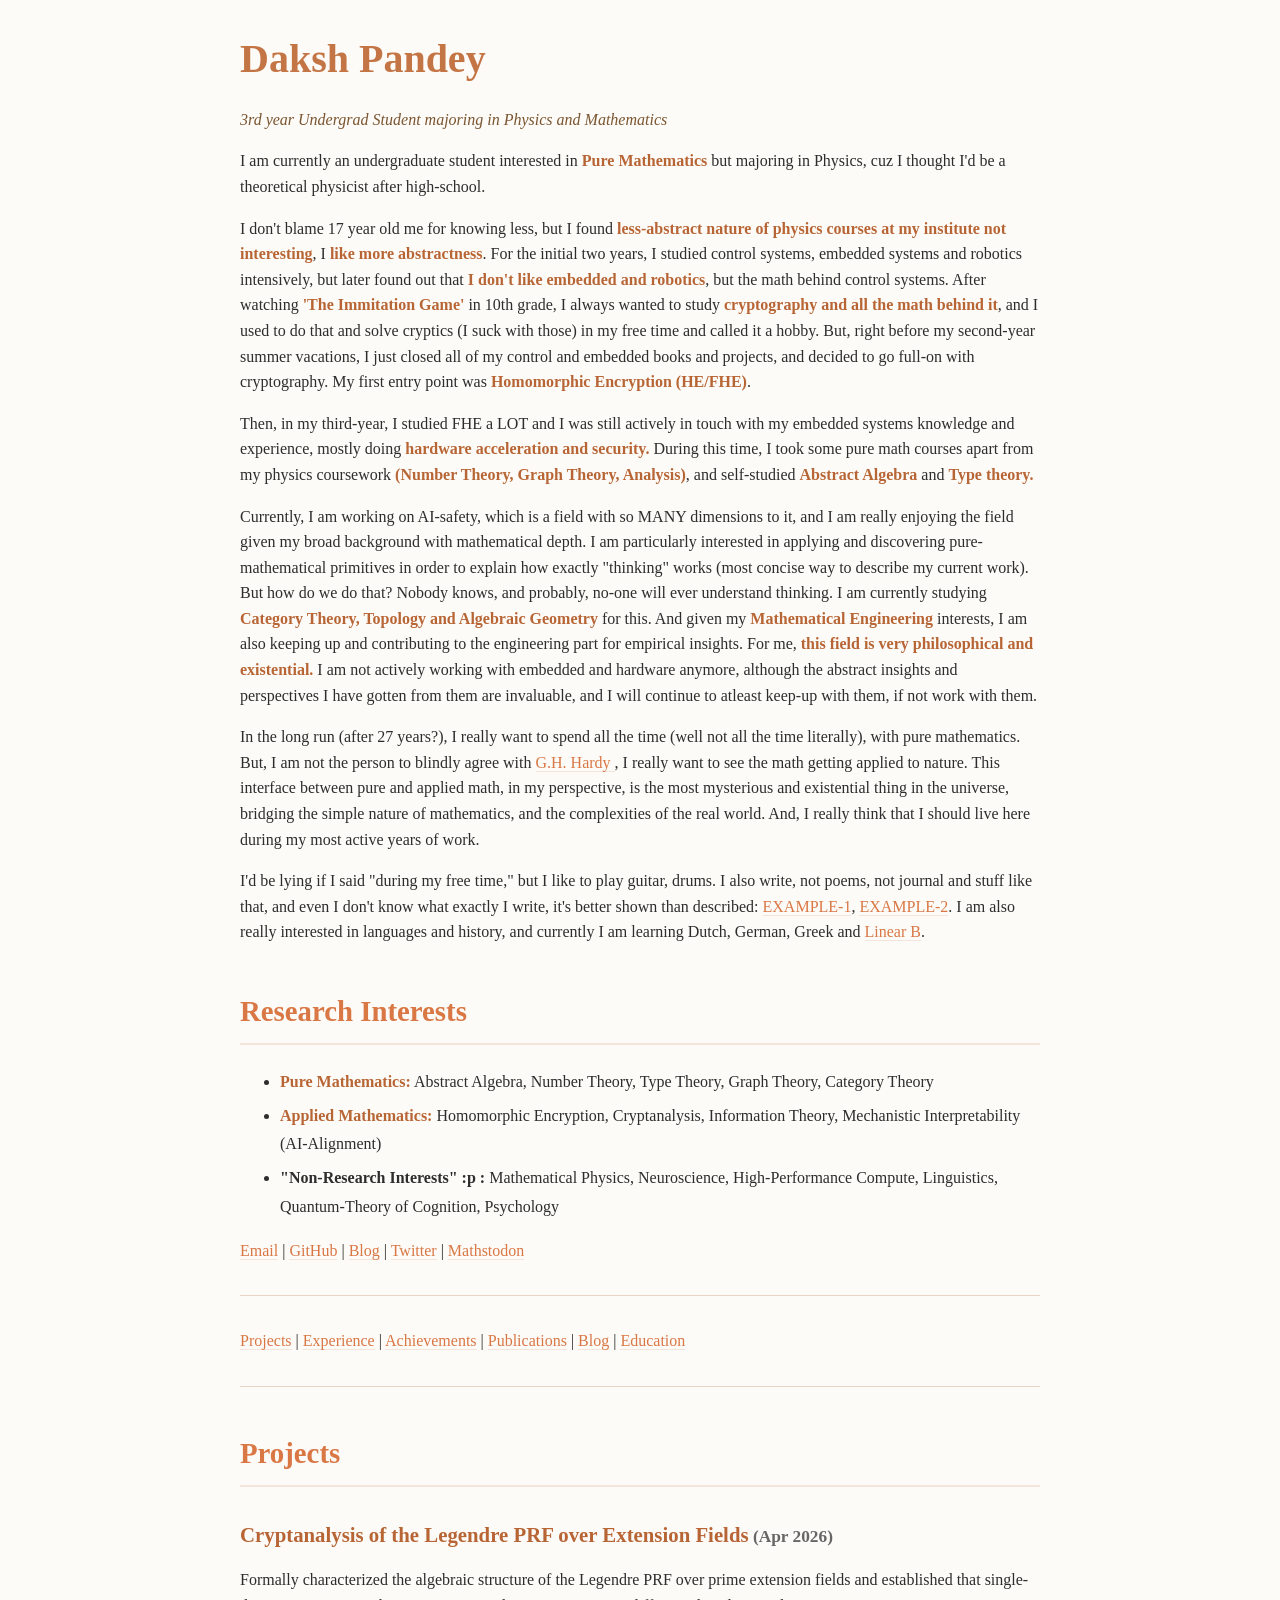
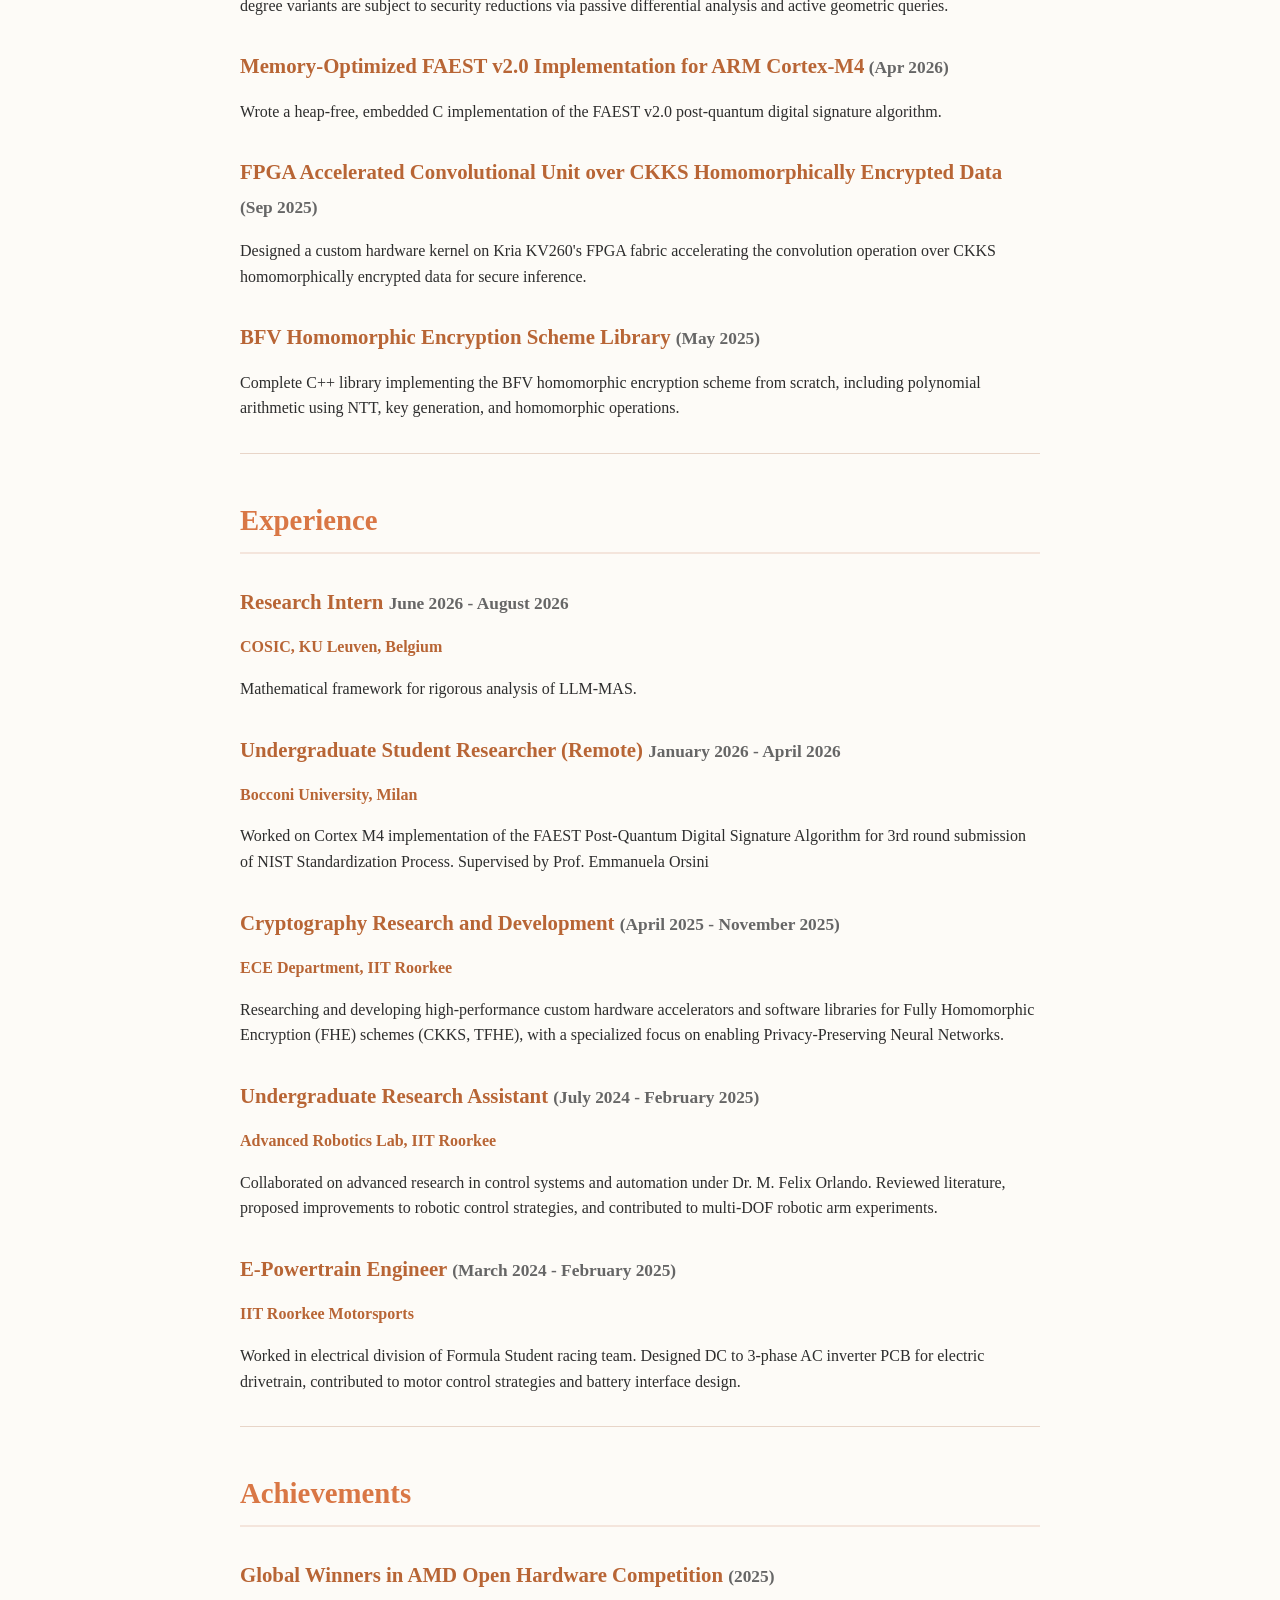
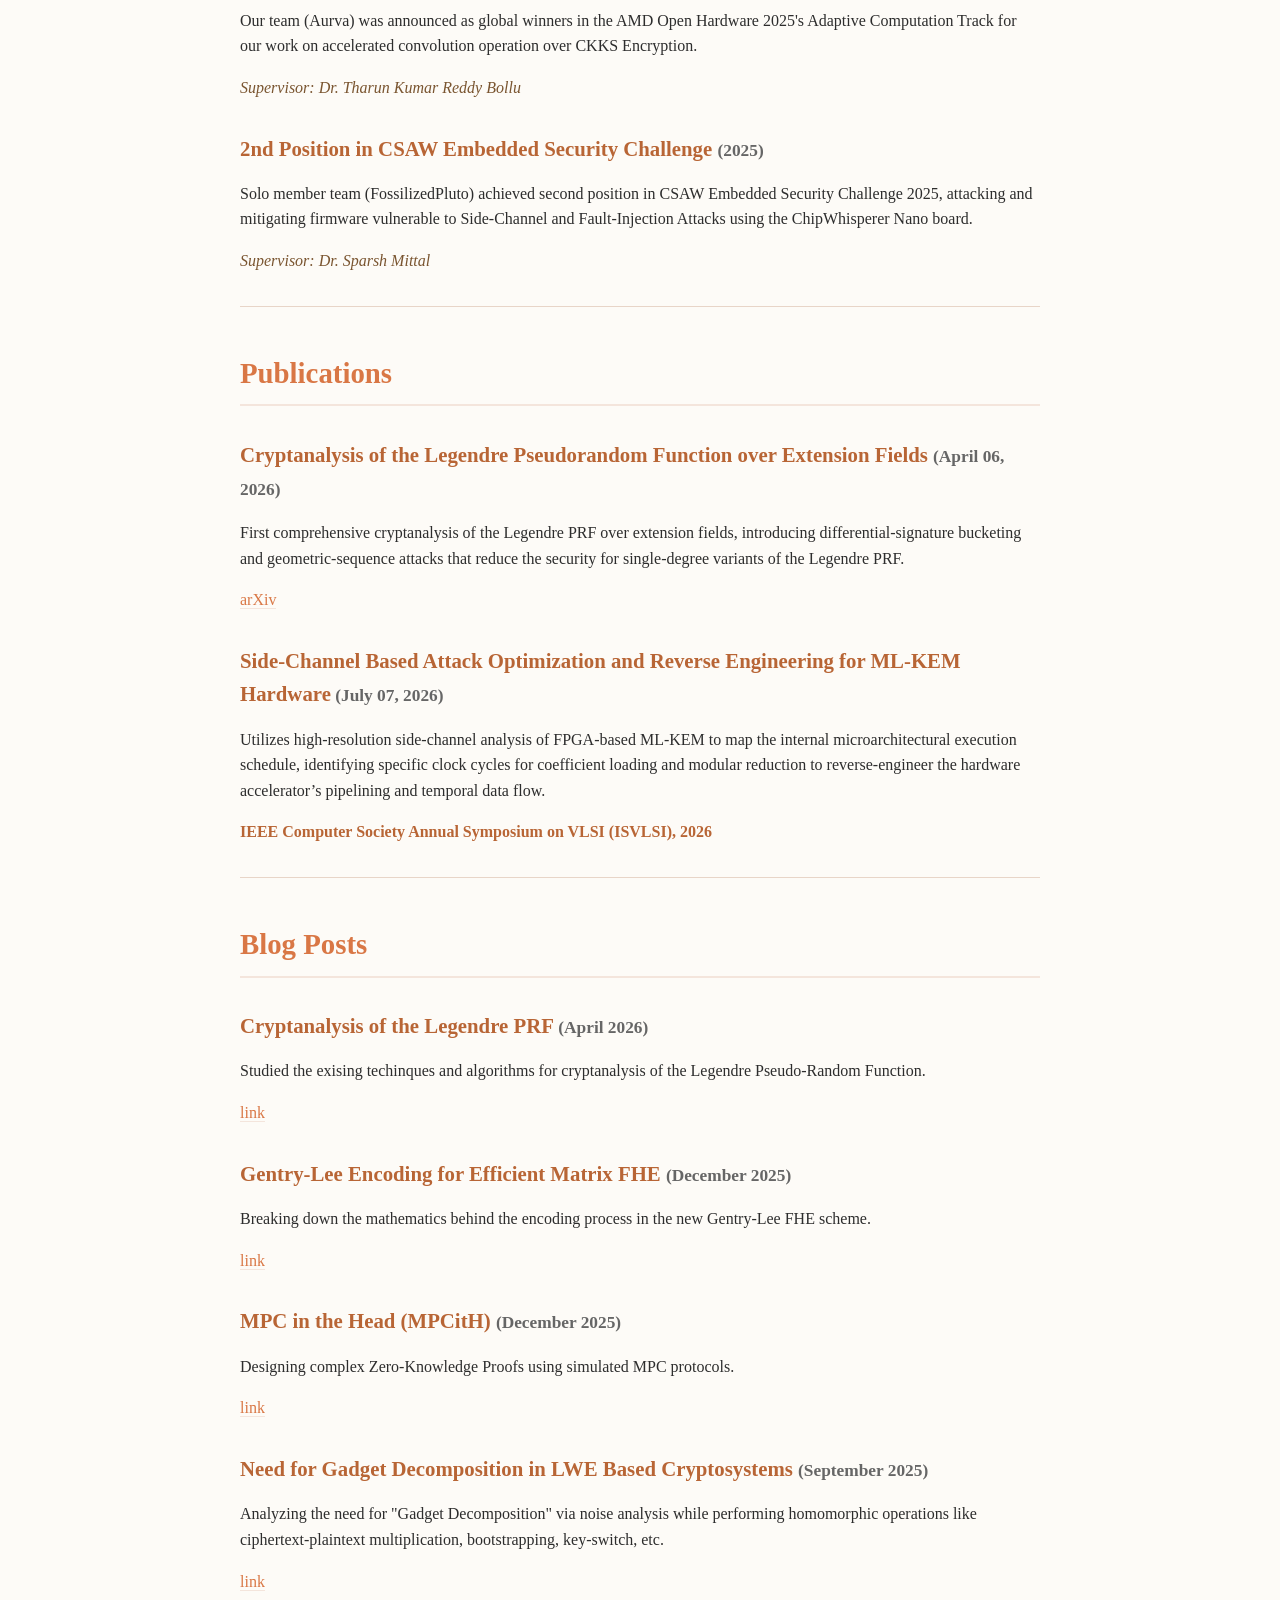
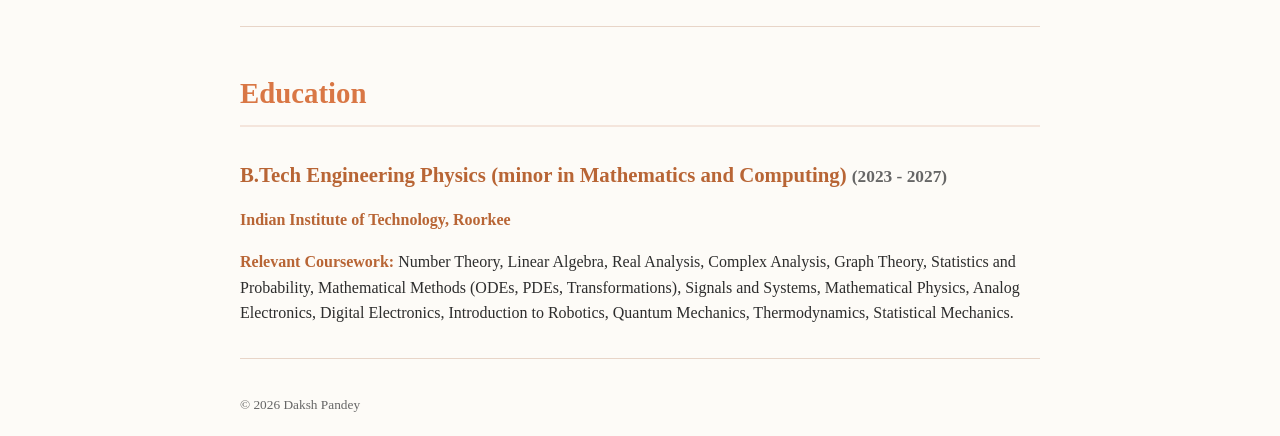
==== commit 7b3a103c: "update" ====
--- a/index.html
+++ b/index.html
@@ -23,7 +23,7 @@
     <h2> Research Interests </h2>
     <ul>
 	    <li><Strong>Pure Mathematics:</Strong> Abstract Algebra, Number Theory, Type Theory, Graph Theory, Category Theory </li> 
-	    <li><Strong>Applied Mathematics:</Strong> Homomorphic Encryption, Cryptanalysis, Mechanistic Interpretability </li>
+	    <li><Strong>Applied Mathematics:</Strong> Homomorphic Encryption, Cryptanalysis, Information Theory, Mechanistic Interpretability (AI-Alignment) </li>
 	    <li><b>"Non-Research Interests" :p :</b> Mathematical Physics, Neuroscience, High-Performance Compute, Linguistics, Quantum-Theory of Cognition, Psychology</li>
     </ul>
 
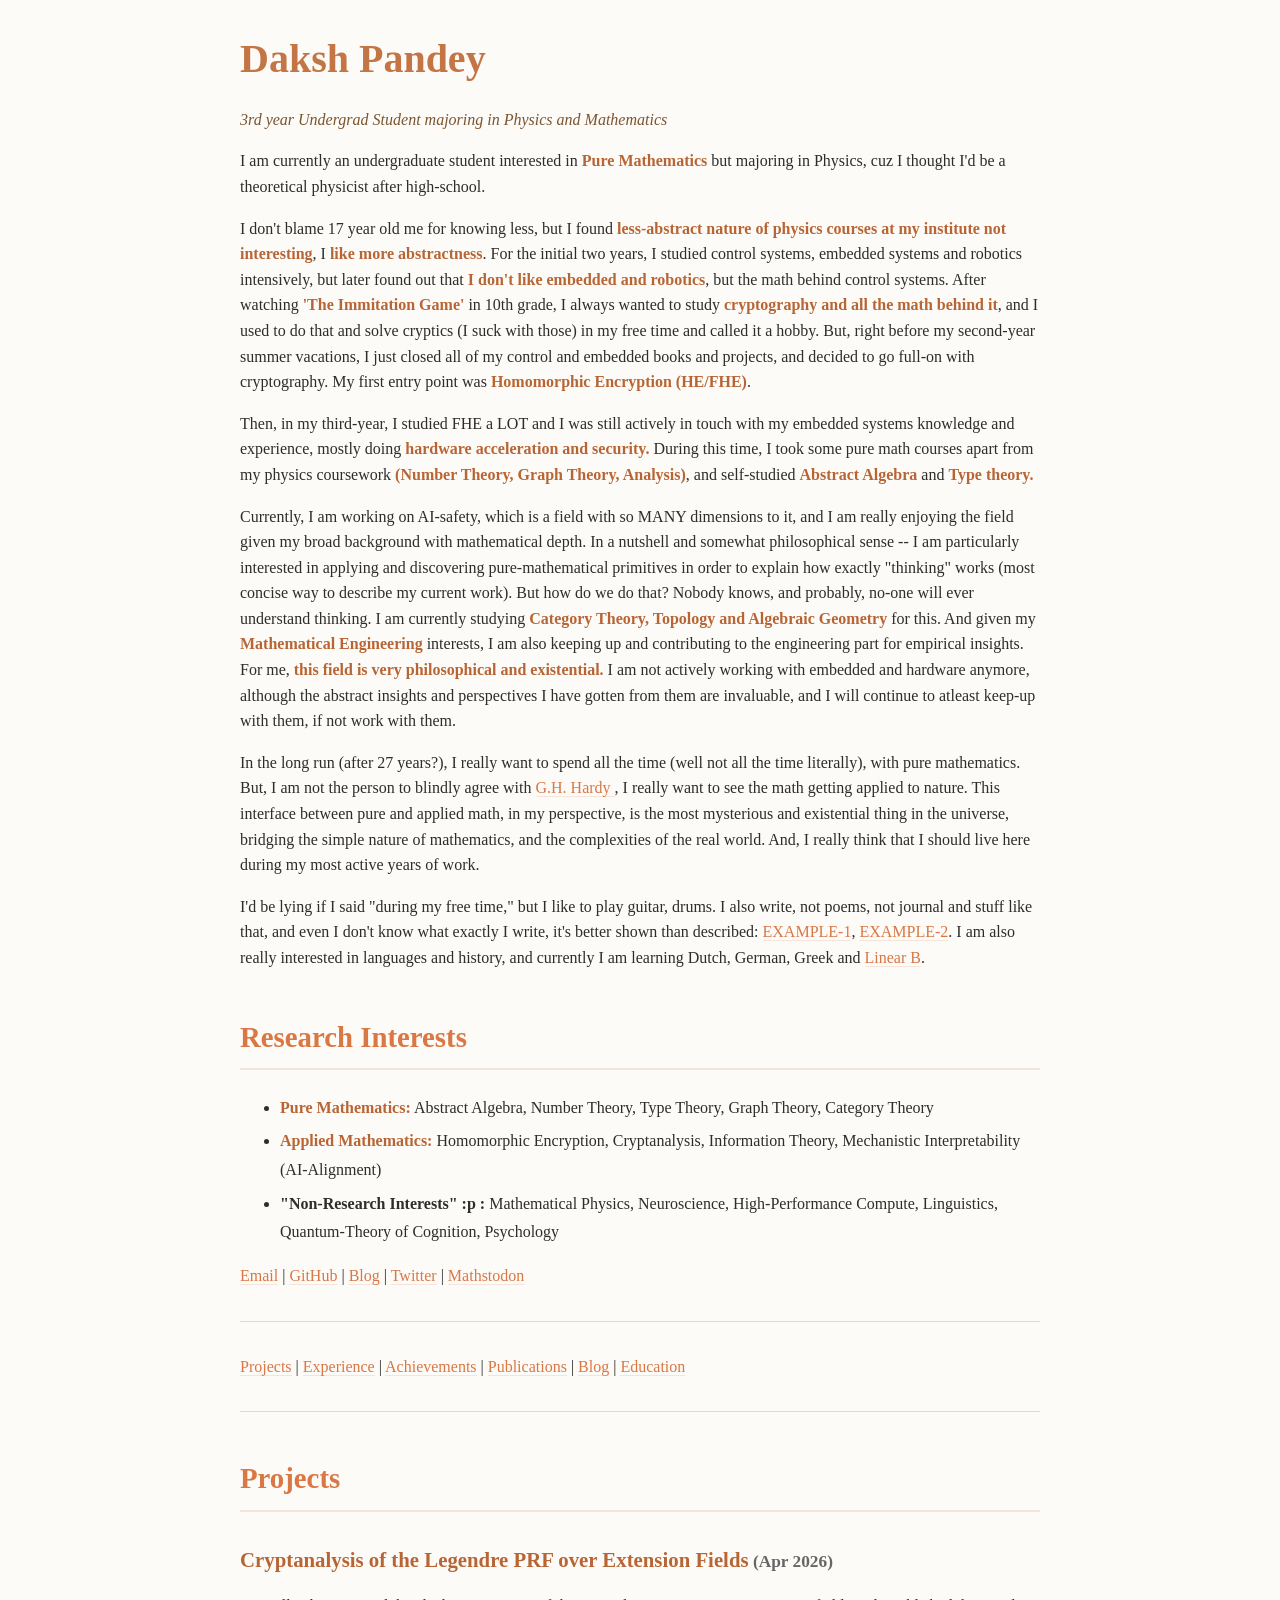
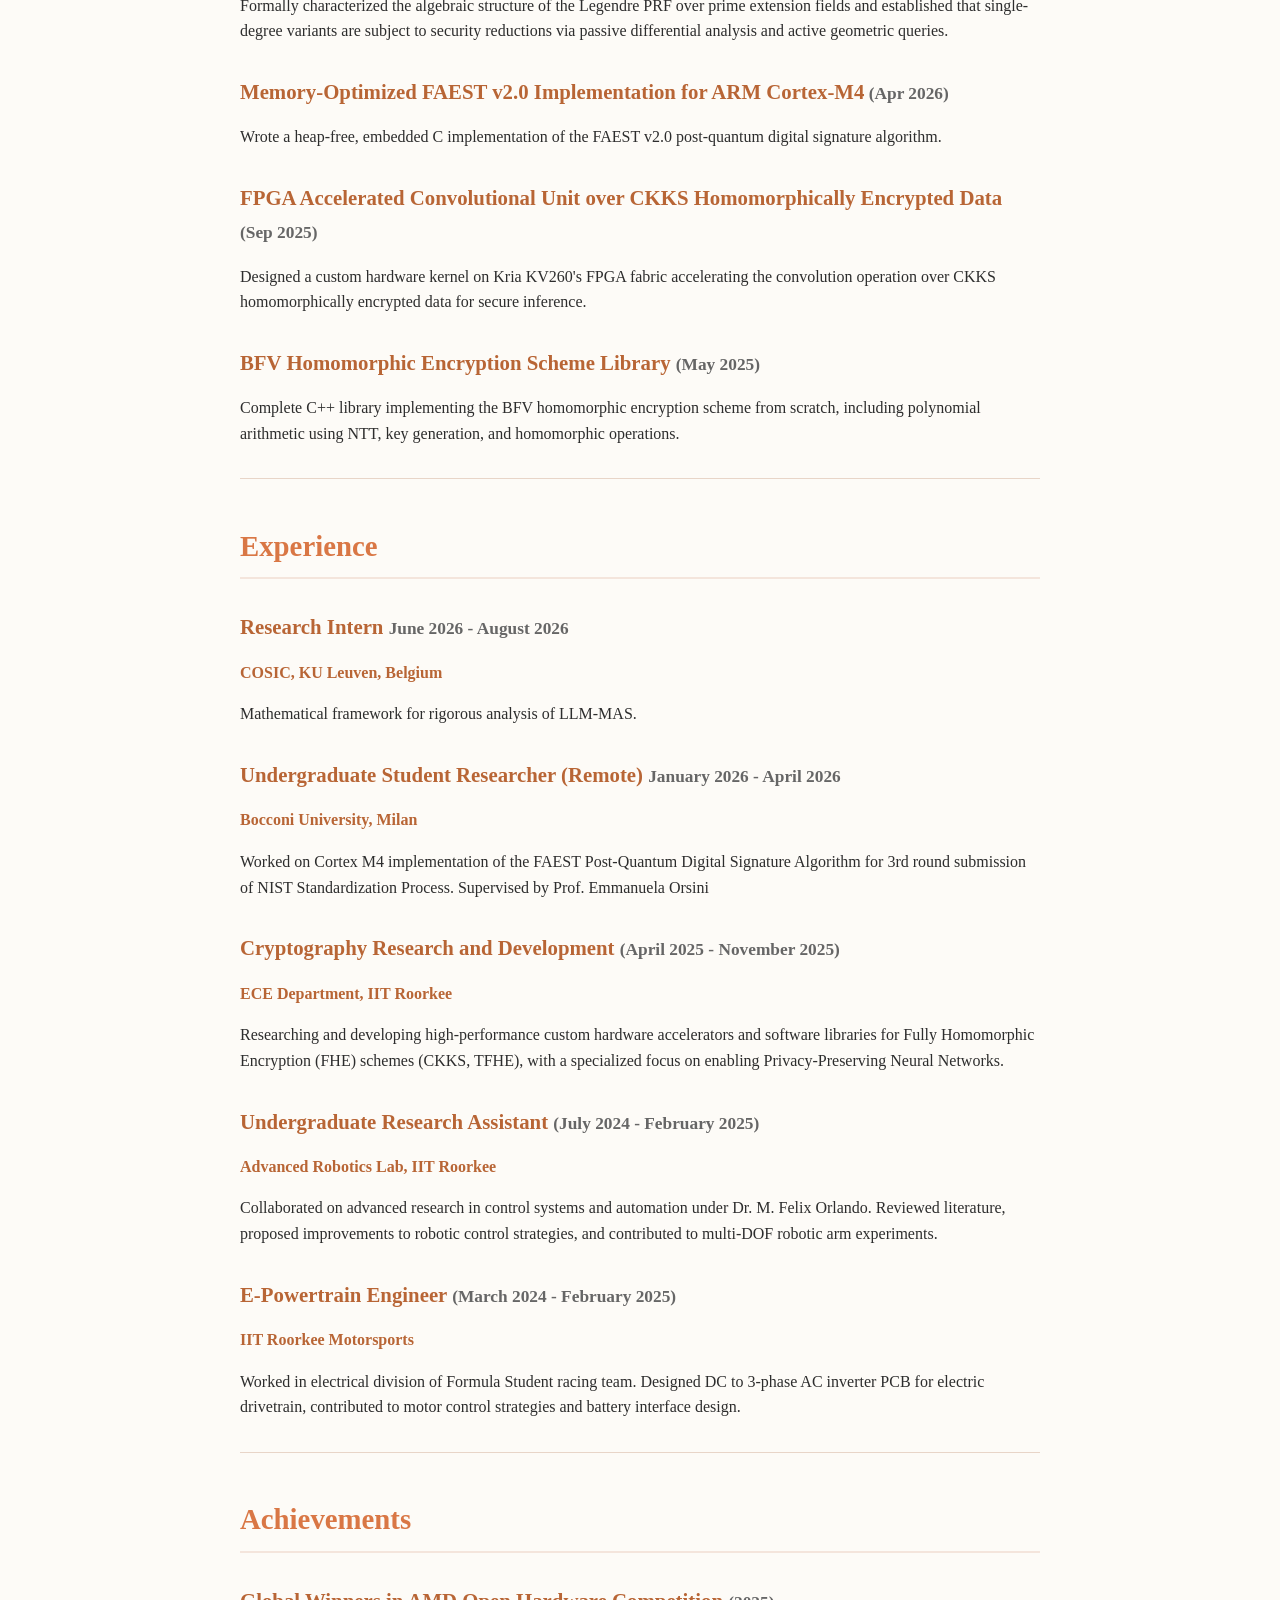
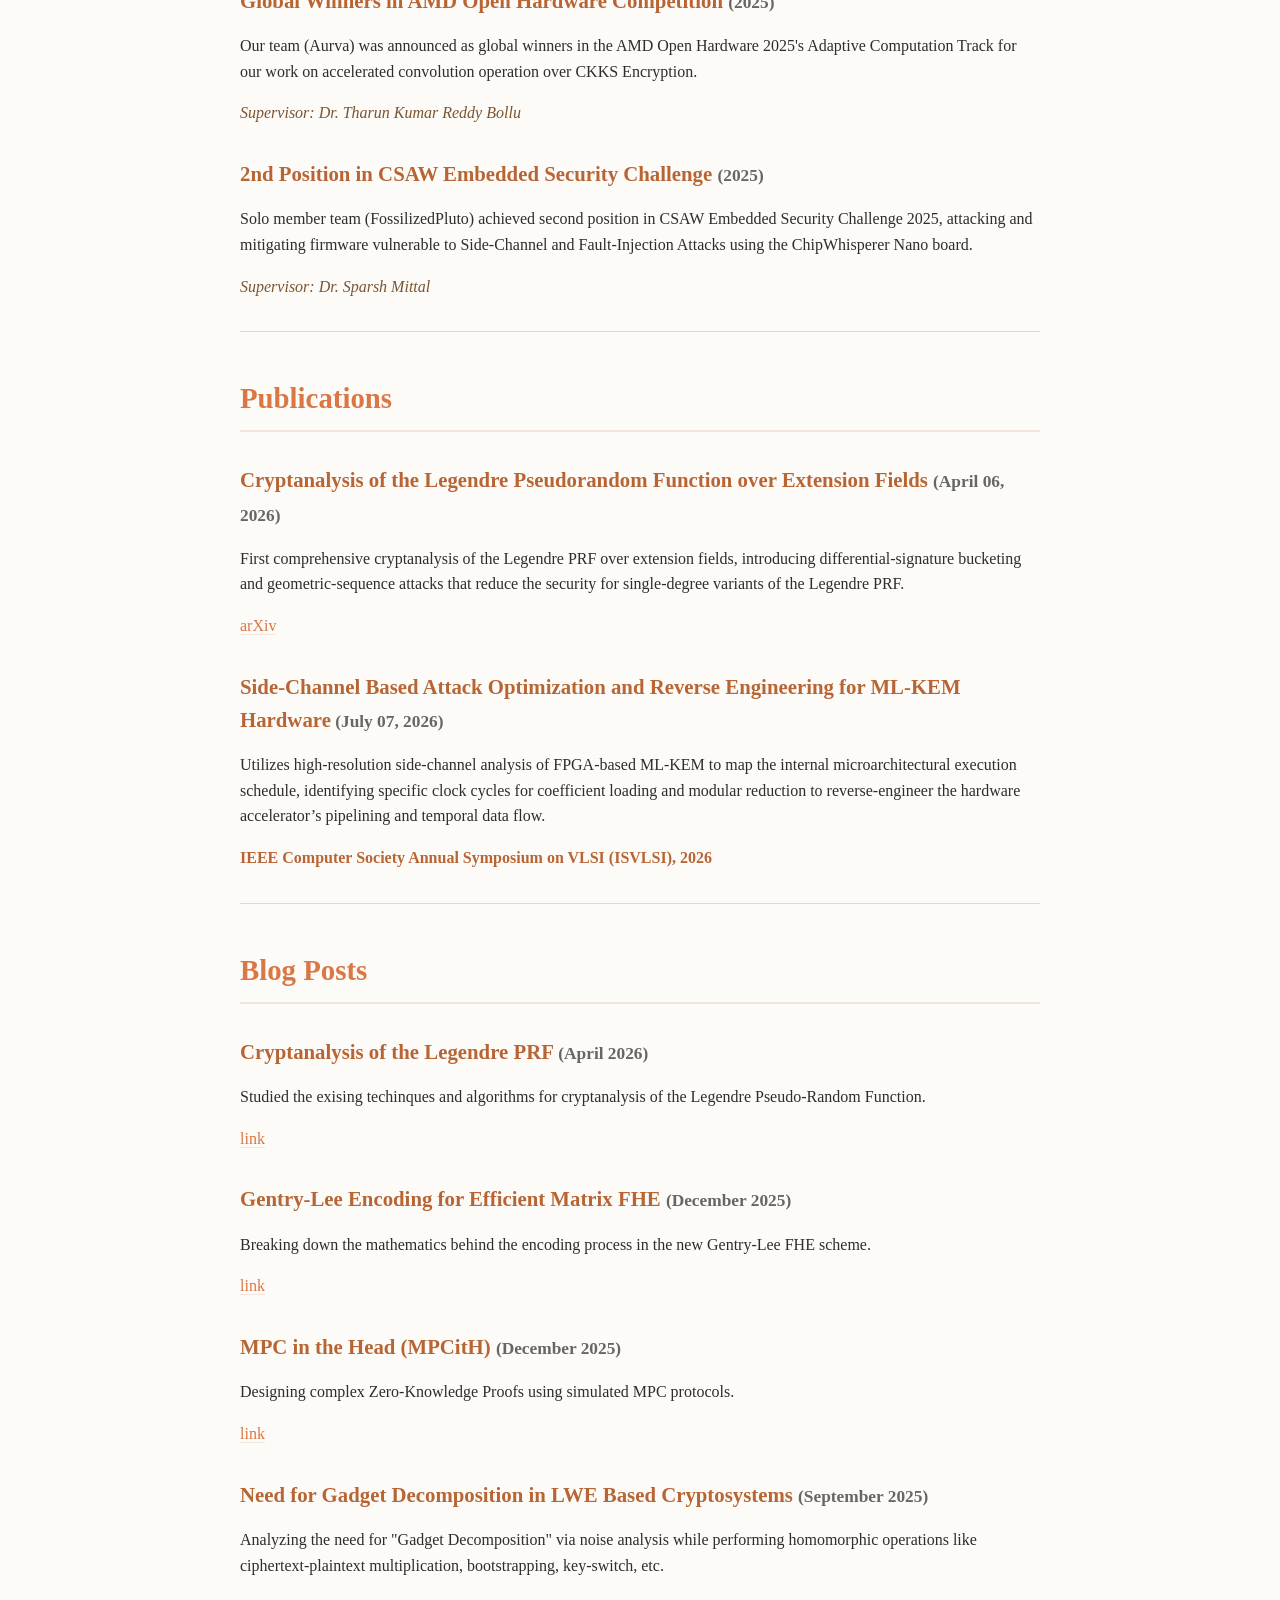
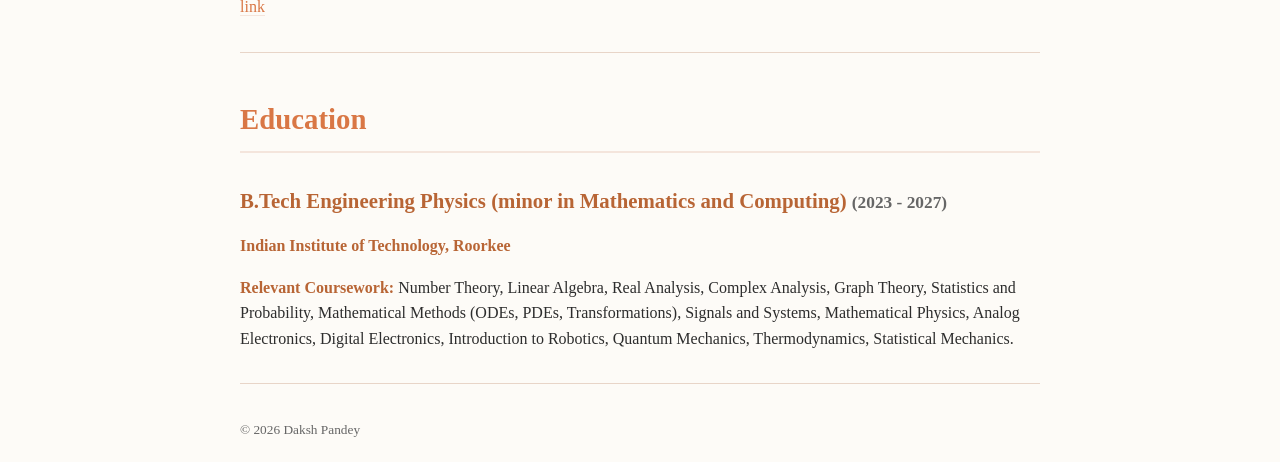
==== commit 2a2c20a7: "update" ====
--- a/index.html
+++ b/index.html
@@ -15,7 +15,7 @@
 
     <p>Then, in my third-year, I studied FHE a LOT and I was still actively in touch with my embedded systems knowledge and experience, mostly doing <Strong>hardware acceleration and security.</Strong> During this time, I took some pure math courses apart from my physics coursework <Strong>(Number Theory, Graph Theory, Analysis)</Strong>, and self-studied <Strong>Abstract Algebra</Strong> and <Strong>Type theory.</Strong></p>
 
-    <p>Currently, I am working on AI-safety, which is a field with so MANY dimensions to it, and I am really enjoying the field given my broad background with mathematical depth. I am particularly interested in applying and discovering pure-mathematical primitives in order to explain how exactly "thinking" works (most concise way to describe my current work). But how do we do that? Nobody knows, and probably, no-one will ever understand thinking. I am currently studying <Strong>Category Theory, Topology and Algebraic Geometry</Strong> for this. And given my <Strong>Mathematical Engineering</Strong> interests, I am also keeping up and contributing to the engineering part for empirical insights. For me, <Strong>this field is very philosophical and existential.</Strong> I am not actively working with embedded and hardware anymore, although the abstract insights and perspectives I have gotten from them are invaluable, and I will continue to atleast keep-up with them, if not work with them.</p>
+    <p>Currently, I am working on AI-safety, which is a field with so MANY dimensions to it, and I am really enjoying the field given my broad background with mathematical depth. In a nutshell and somewhat philosophical sense -- I am particularly interested in applying and discovering pure-mathematical primitives in order to explain how exactly "thinking" works (most concise way to describe my current work). But how do we do that? Nobody knows, and probably, no-one will ever understand thinking. I am currently studying <Strong>Category Theory, Topology and Algebraic Geometry</Strong> for this. And given my <Strong>Mathematical Engineering</Strong> interests, I am also keeping up and contributing to the engineering part for empirical insights. For me, <Strong>this field is very philosophical and existential.</Strong> I am not actively working with embedded and hardware anymore, although the abstract insights and perspectives I have gotten from them are invaluable, and I will continue to atleast keep-up with them, if not work with them.</p>
 
     <p>In the long run (after 27 years?), I really want to spend all the time (well not all the time literally), with pure mathematics. But, I am not the person to blindly agree with <a href = "https://en.wikipedia.org/wiki/A_Mathematician%27s_Apology">G.H. Hardy </a>, I really want to see the math getting applied to nature. This interface between pure and applied math, in my perspective, is the most mysterious and existential thing in the universe, bridging the simple nature of mathematics, and the complexities of the real world. And, I really think that I should live here during my most active years of work.</p>
     <p>I'd be lying if I said "during my free time," but I like to play guitar, drums. I also write, not poems, not journal and stuff like that, and even I don't know what exactly I write, it's better shown than described: <a href = "https://da1729.github.io/post.html?post=borderline-society-and-existentials&kind=blog" >EXAMPLE-1</a>, <a href = "https://da1729.github.io/post.html?post=dutch-ans-day-1&kind=language">EXAMPLE-2</a>. I am also really interested in languages and history, and currently I am learning Dutch, German, Greek and <a href = "https://en.wikipedia.org/wiki/Linear_B">Linear B</a>.</p>
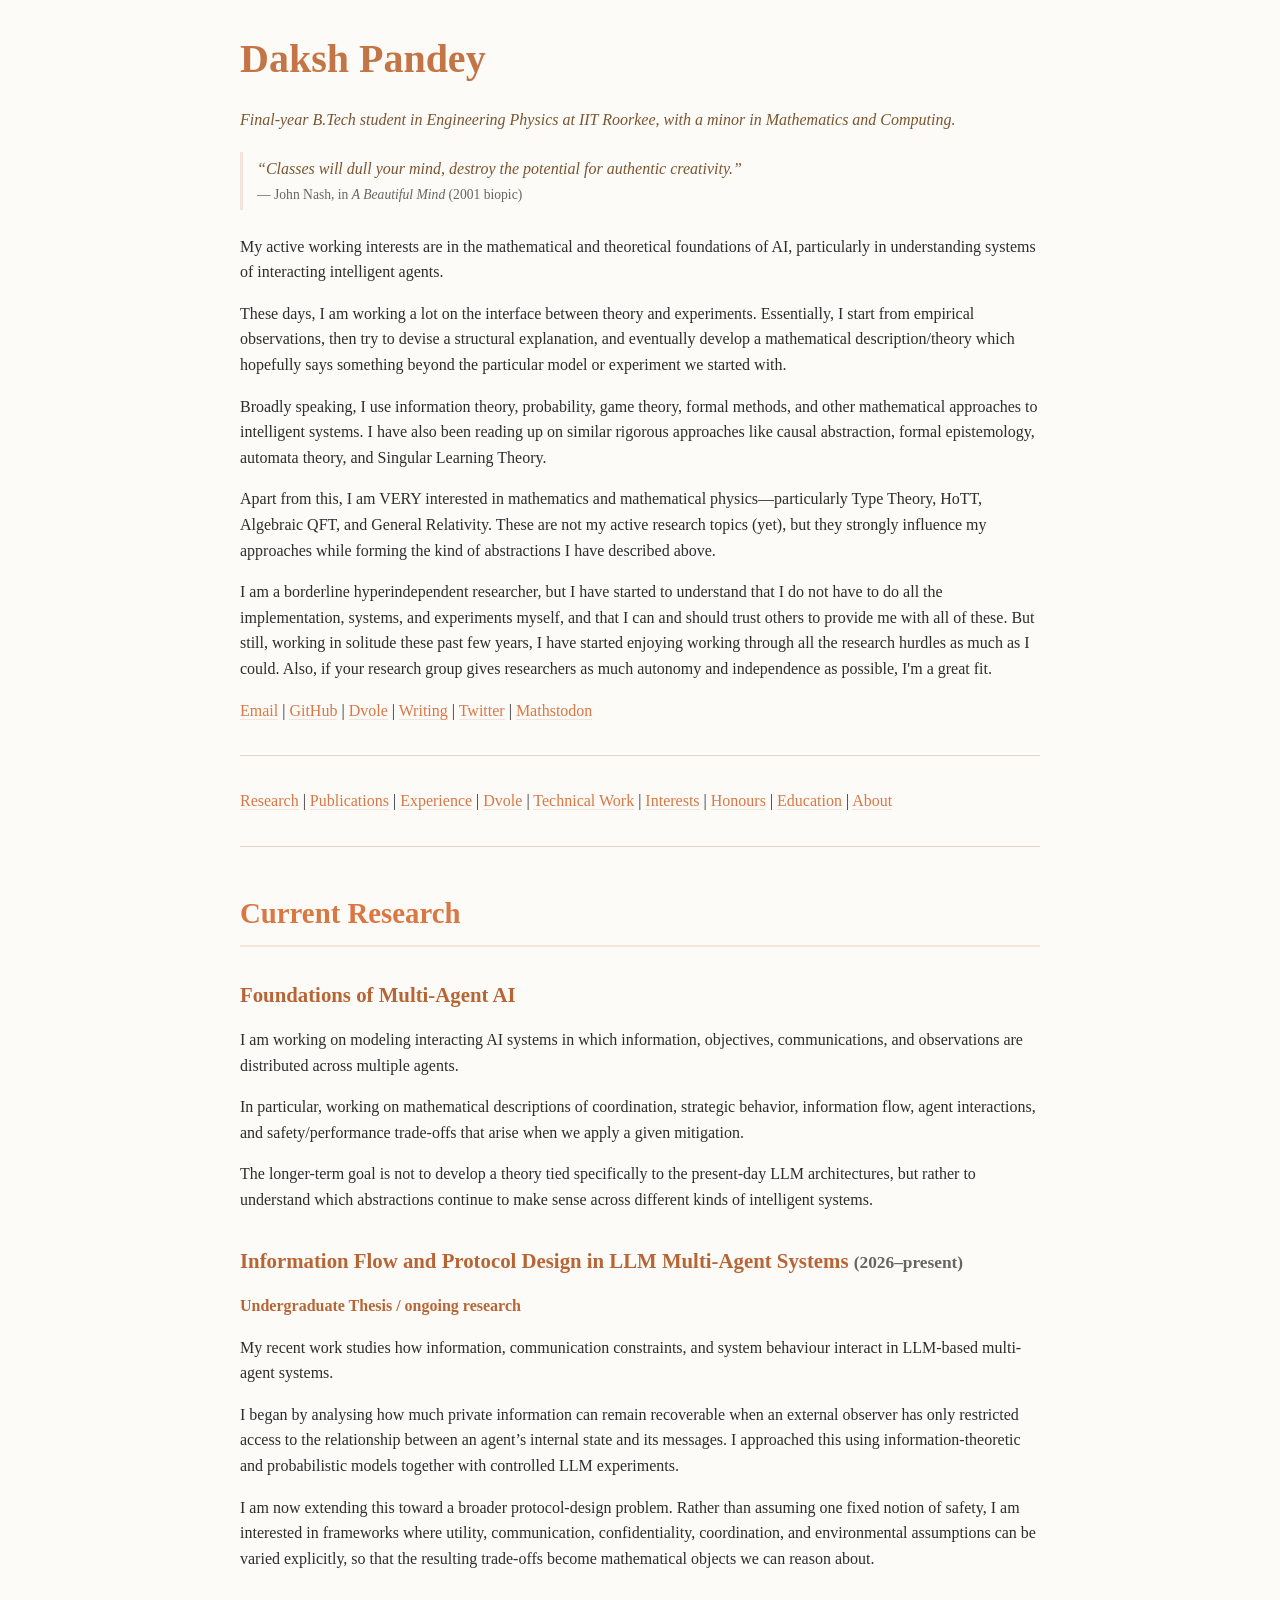
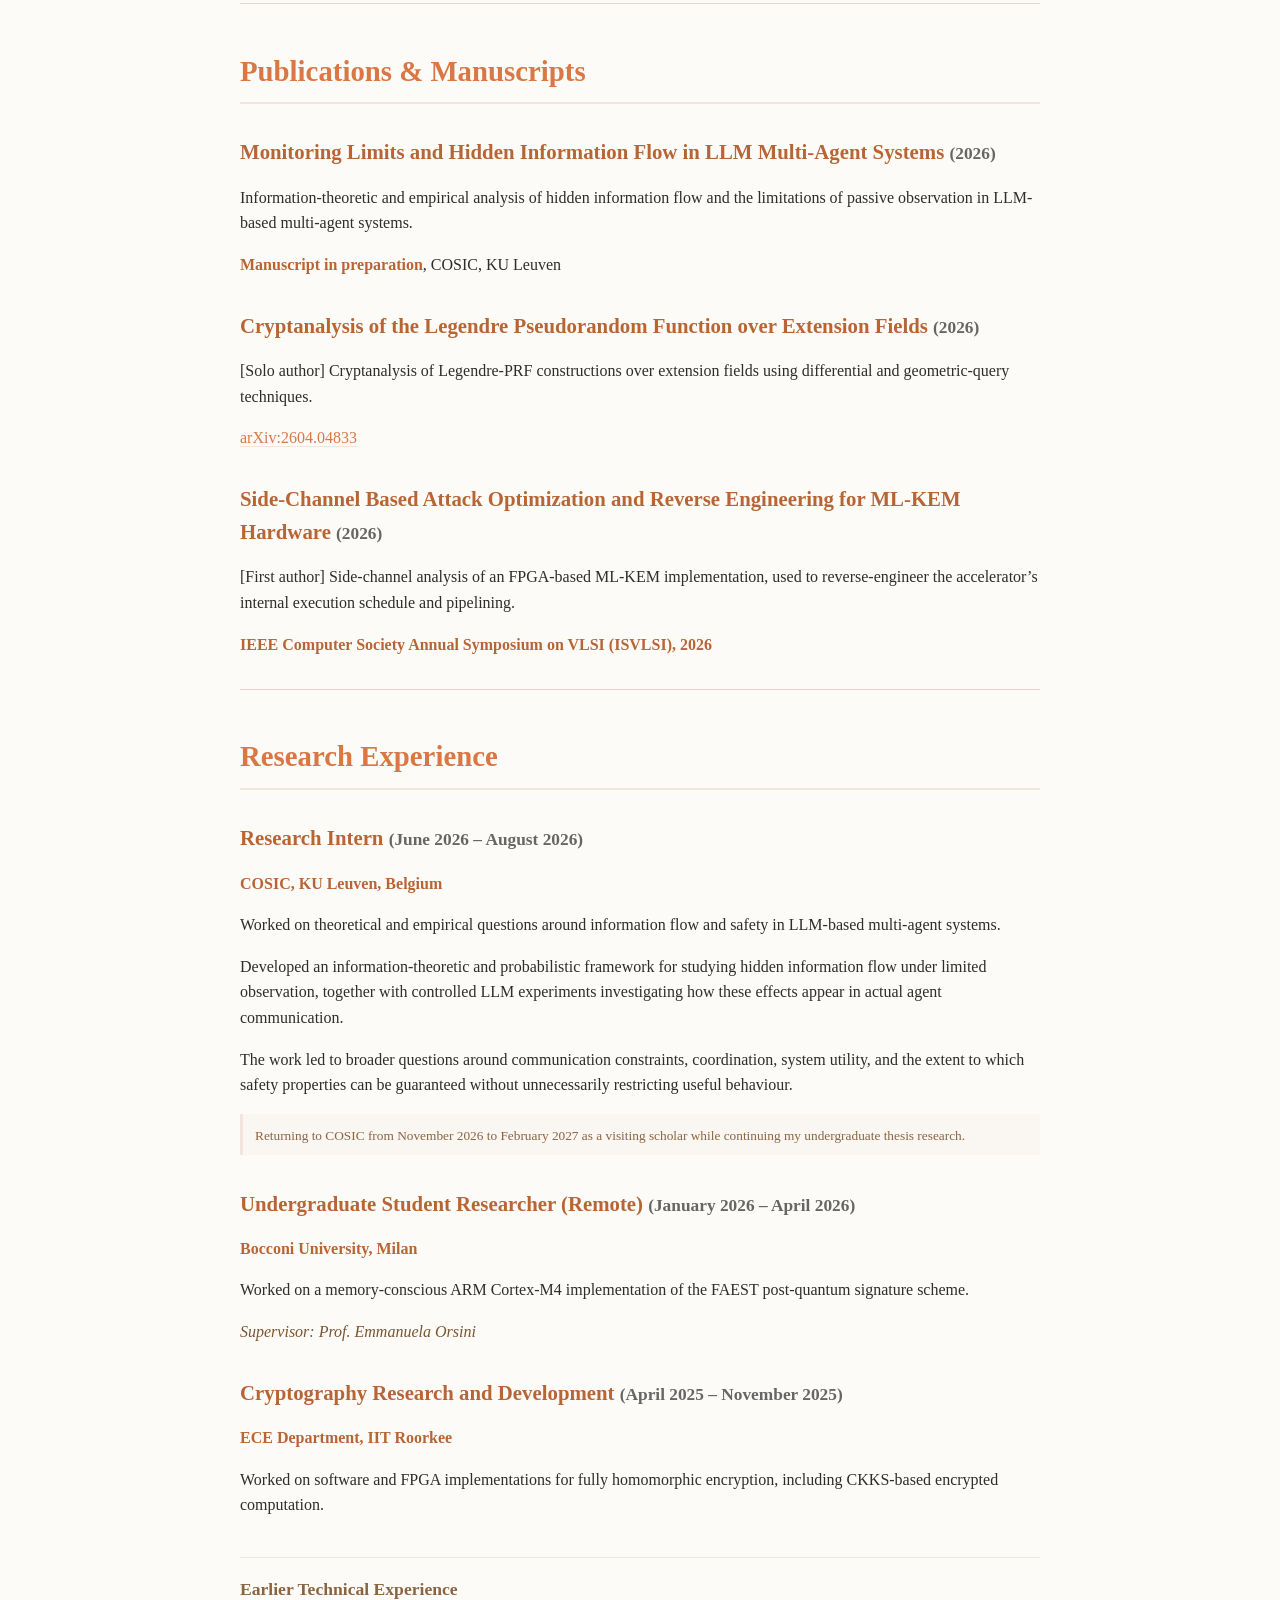
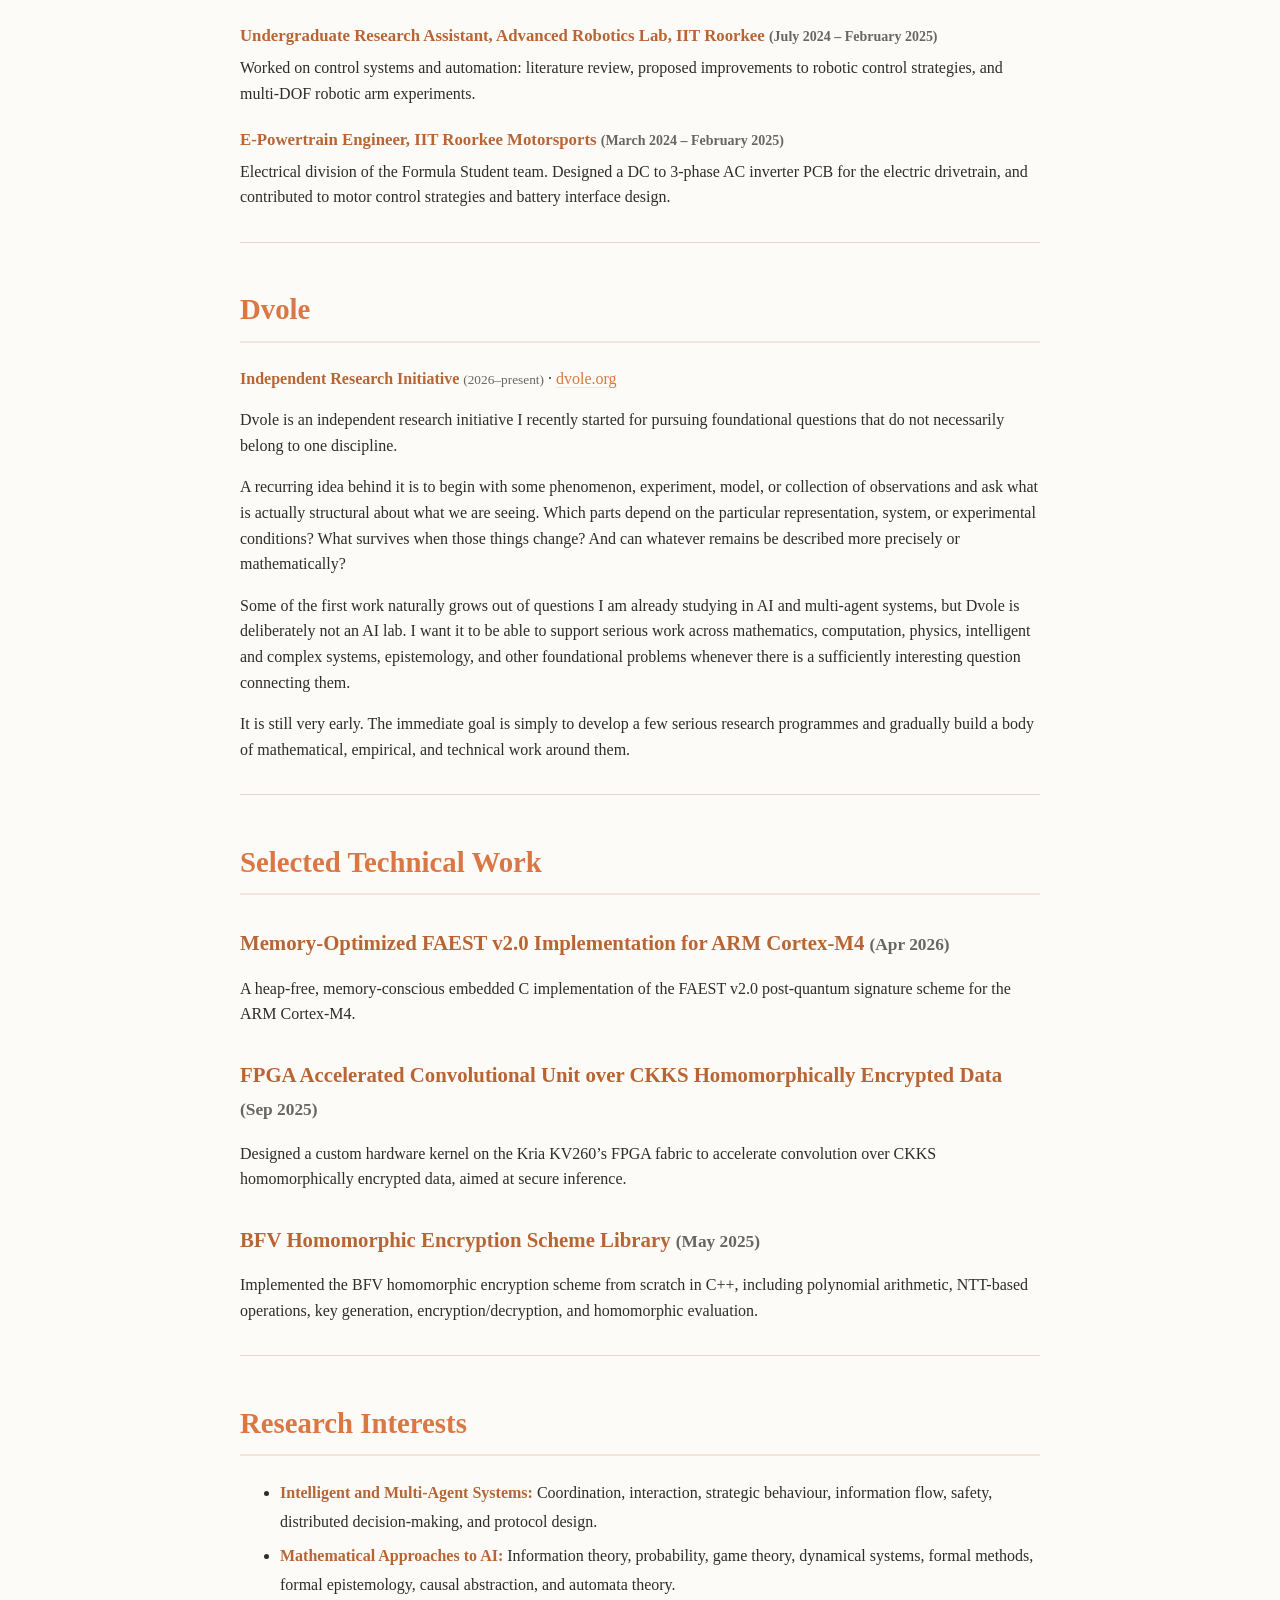
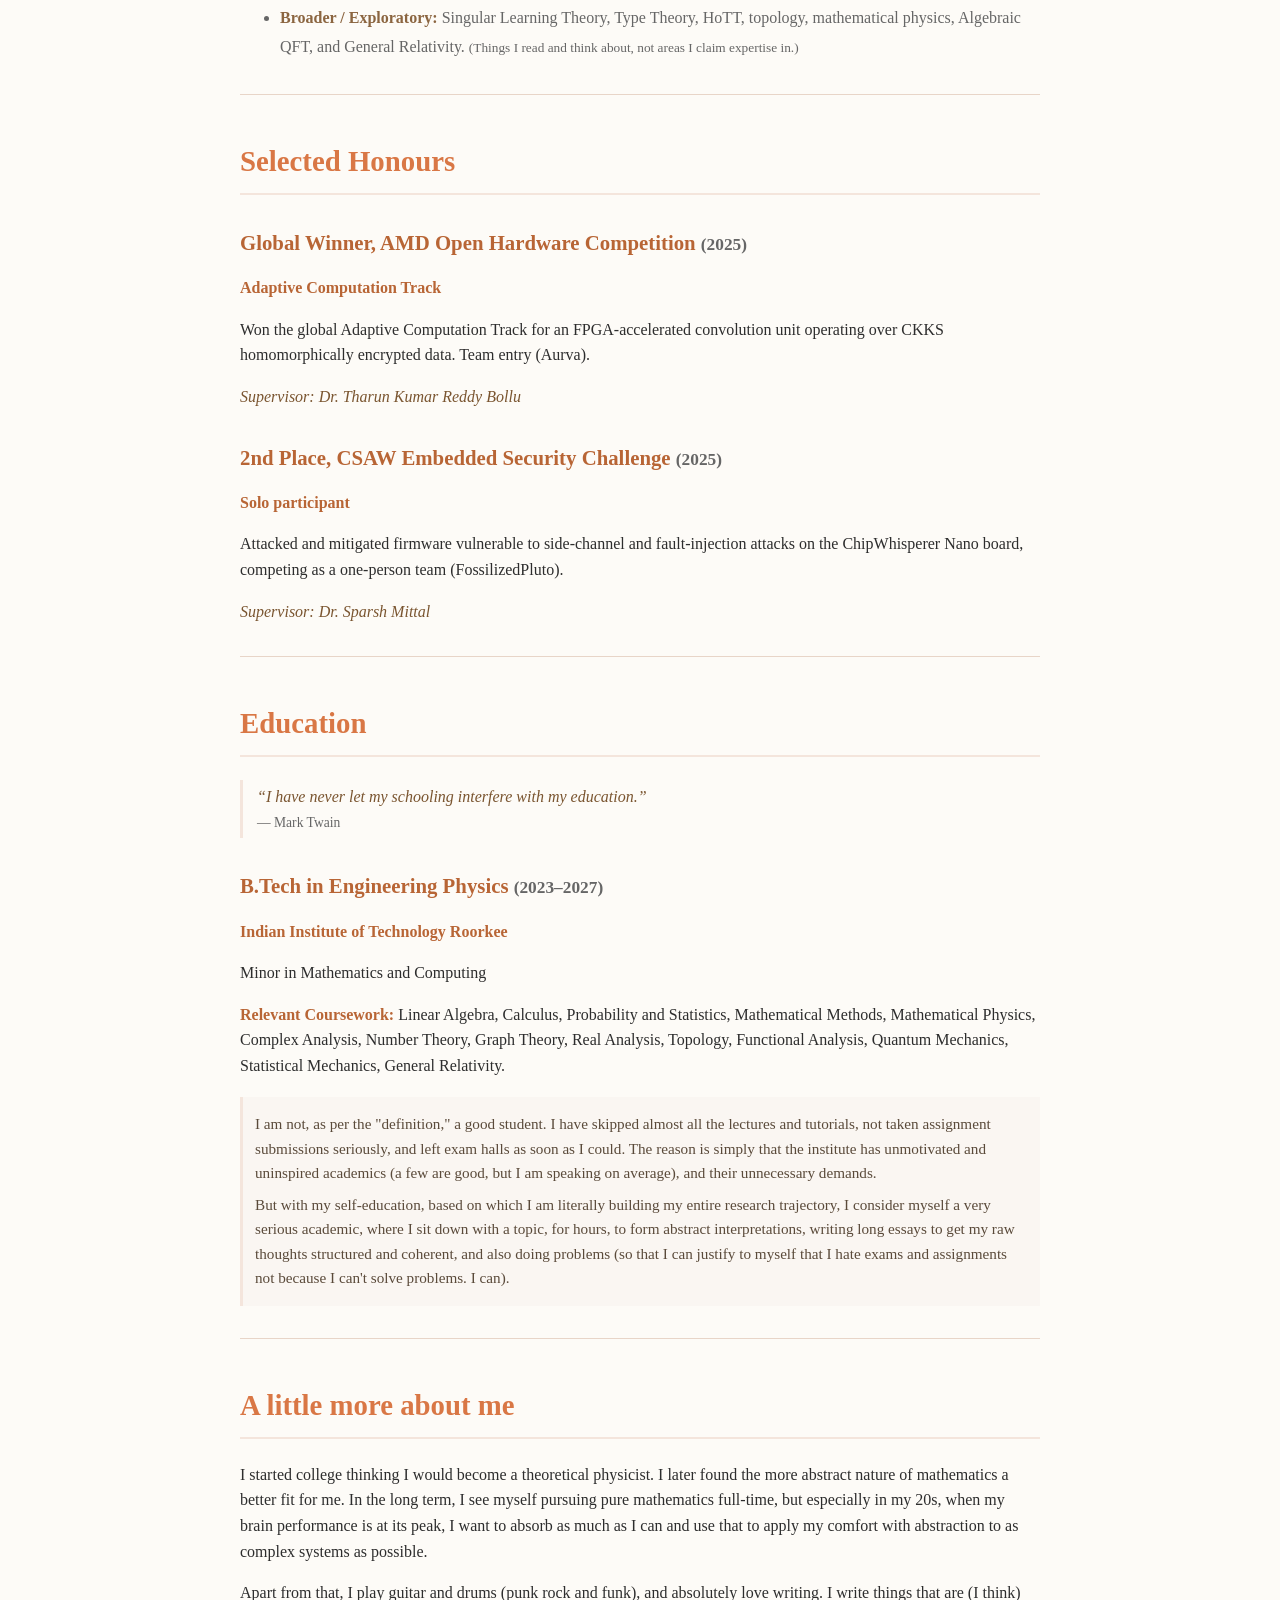
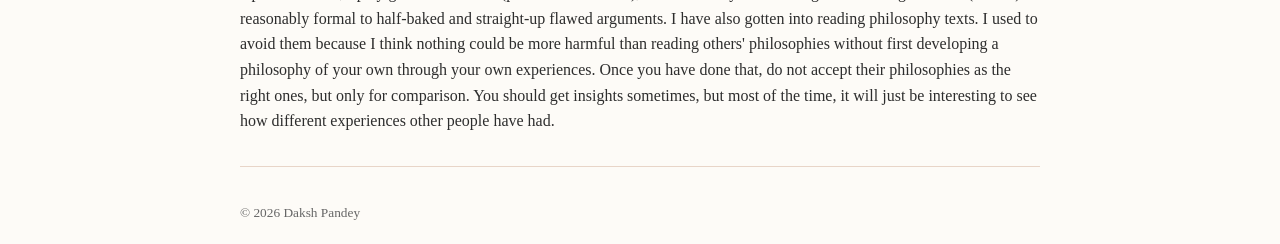
==== commit b52fcc1d: "updates" ====
--- a/index.html
+++ b/index.html
@@ -3,151 +3,213 @@
 <head>
     <meta charset="UTF-8">
     <meta name="viewport" content="width=device-width, initial-scale=1.0">
-    <title>Daksh Pandey - Portfolio</title>
+    <meta name="description" content="Daksh Pandey. Final-year B.Tech student in Engineering Physics at IIT Roorkee, interested in the mathematical and theoretical foundations of AI and systems of interacting intelligent agents.">
+    <title>Daksh Pandey</title>
     <link rel="stylesheet" href="styles.css">
 </head>
 <body>
-    <h1>Daksh Pandey</h1>
-    <p><em>3rd year Undergrad Student majoring in Physics and Mathematics</em></p>
-    <p> I am currently an undergraduate student interested in <Strong>Pure Mathematics</Strong> but majoring in Physics, cuz I thought I'd be a theoretical physicist after high-school.</p> 
-
-    <p> I don't blame 17 year old me for knowing less, but I found <Strong>less-abstract nature of physics courses at my institute not interesting</Strong>, I <Strong>like more abstractness</Strong>. For the initial two years, I studied control systems, embedded systems and robotics intensively, but later found out that <Strong>I don't like embedded and robotics</Strong>, but the math behind control systems. After watching <Strong>'The Immitation Game'</Strong> in 10th grade, I always wanted to study <Strong>cryptography and all the math behind it</Strong>, and I used to do that and solve cryptics (I suck with those) in my free time and called it a hobby. But, right before my second-year summer vacations, I just closed all of my control and embedded books and projects, and decided to go full-on with cryptography. My first entry point was <Strong>Homomorphic Encryption (HE/FHE)</Strong>.</p>
-
-    <p>Then, in my third-year, I studied FHE a LOT and I was still actively in touch with my embedded systems knowledge and experience, mostly doing <Strong>hardware acceleration and security.</Strong> During this time, I took some pure math courses apart from my physics coursework <Strong>(Number Theory, Graph Theory, Analysis)</Strong>, and self-studied <Strong>Abstract Algebra</Strong> and <Strong>Type theory.</Strong></p>
-
-    <p>Currently, I am working on AI-safety, which is a field with so MANY dimensions to it, and I am really enjoying the field given my broad background with mathematical depth. In a nutshell and somewhat philosophical sense -- I am particularly interested in applying and discovering pure-mathematical primitives in order to explain how exactly "thinking" works (most concise way to describe my current work). But how do we do that? Nobody knows, and probably, no-one will ever understand thinking. I am currently studying <Strong>Category Theory, Topology and Algebraic Geometry</Strong> for this. And given my <Strong>Mathematical Engineering</Strong> interests, I am also keeping up and contributing to the engineering part for empirical insights. For me, <Strong>this field is very philosophical and existential.</Strong> I am not actively working with embedded and hardware anymore, although the abstract insights and perspectives I have gotten from them are invaluable, and I will continue to atleast keep-up with them, if not work with them.</p>
-
-    <p>In the long run (after 27 years?), I really want to spend all the time (well not all the time literally), with pure mathematics. But, I am not the person to blindly agree with <a href = "https://en.wikipedia.org/wiki/A_Mathematician%27s_Apology">G.H. Hardy </a>, I really want to see the math getting applied to nature. This interface between pure and applied math, in my perspective, is the most mysterious and existential thing in the universe, bridging the simple nature of mathematics, and the complexities of the real world. And, I really think that I should live here during my most active years of work.</p>
-    <p>I'd be lying if I said "during my free time," but I like to play guitar, drums. I also write, not poems, not journal and stuff like that, and even I don't know what exactly I write, it's better shown than described: <a href = "https://da1729.github.io/post.html?post=borderline-society-and-existentials&kind=blog" >EXAMPLE-1</a>, <a href = "https://da1729.github.io/post.html?post=dutch-ans-day-1&kind=language">EXAMPLE-2</a>. I am also really interested in languages and history, and currently I am learning Dutch, German, Greek and <a href = "https://en.wikipedia.org/wiki/Linear_B">Linear B</a>.</p>
-
-    <h2> Research Interests </h2>
-    <ul>
-	    <li><Strong>Pure Mathematics:</Strong> Abstract Algebra, Number Theory, Type Theory, Graph Theory, Category Theory </li> 
-	    <li><Strong>Applied Mathematics:</Strong> Homomorphic Encryption, Cryptanalysis, Information Theory, Mechanistic Interpretability (AI-Alignment) </li>
-	    <li><b>"Non-Research Interests" :p :</b> Mathematical Physics, Neuroscience, High-Performance Compute, Linguistics, Quantum-Theory of Cognition, Psychology</li>
-    </ul>
-
-    <p>
-        <a href="mailto:daksh_p@ph.iitr.ac.in">Email</a> |
-        <a href="https://github.com/DA1729" target="_blank">GitHub</a> |
-        <a href="https://da1729.github.io/" target="_blank">Blog</a> |
-        <a href="https://x.com/sp0oky_daksh" target="_blank">Twitter</a> |
-        <a href="https://mathstodon.xyz/@da1729" target="_blank">Mathstodon</a>
-    </p>
-
-    <hr>
-
-    <p>
-        <a href="#projects">Projects</a> |
-        <a href="#experience">Experience</a> |
-        <a href="#achievements">Achievements</a> |
-        <a href="#publications">Publications</a> |
-        <a href="#blog">Blog</a> |
-        <a href="#education">Education</a>
-    </p>
-
-    <hr>
-
-    <h2 id="projects">Projects</h2>
-
-
-
-    <h3>Cryptanalysis of the Legendre PRF over Extension Fields<small> (Apr 2026)</small></h3>
-    <p>Formally characterized the algebraic structure of the Legendre PRF over prime extension fields and established that single-degree variants are subject to security reductions via passive differential analysis and active geometric queries.</p>
-
-    <h3>Memory-Optimized FAEST v2.0 Implementation for ARM Cortex-M4<small> (Apr 2026)</small></h3>
-    <p>Wrote a heap-free, embedded C implementation of the FAEST v2.0 post-quantum digital signature algorithm.</p>
-
-    <h3>FPGA Accelerated Convolutional Unit over CKKS Homomorphically Encrypted Data <small> (Sep 2025)</small></h3>
-    <p>Designed a custom hardware kernel on Kria KV260's FPGA fabric accelerating the convolution operation over CKKS homomorphically encrypted data for secure inference.</p>
-
-    <h3>BFV Homomorphic Encryption Scheme Library <small> (May 2025)</small></h3>
-    <p>Complete C++ library implementing the BFV homomorphic encryption scheme from scratch, including polynomial arithmetic using NTT, key generation, and homomorphic operations.</p>
-
-
-
-
-    <hr>
-
-    <h2 id="experience">Experience</h2>
-
-    <h3>Research Intern <small>June 2026 - August 2026</small></h3>
-    <p><strong>COSIC, KU Leuven, Belgium</strong></p>
-    <p> Mathematical framework for rigorous analysis of LLM-MAS.</p>
-
-
-    <h3>Undergraduate Student Researcher (Remote) <small>January 2026 - April 2026</small></h3>
-    <p><strong>Bocconi University, Milan</strong></p>
-    <p>Worked on Cortex M4 implementation of the FAEST Post-Quantum Digital Signature Algorithm for 3rd round submission of NIST Standardization Process. Supervised by Prof. Emmanuela Orsini </p>
-
-
-    <h3>Cryptography Research and Development <small>(April 2025 - November 2025)</small></h3>
-    <p><strong>ECE Department, IIT Roorkee</strong></p>
-    <p>Researching and developing high-performance custom hardware accelerators and software libraries for Fully Homomorphic Encryption (FHE) schemes (CKKS, TFHE), with a specialized focus on enabling Privacy-Preserving Neural Networks.</p>
-
-    <h3>Undergraduate Research Assistant <small>(July 2024 - February 2025)</small></h3>
-    <p><strong>Advanced Robotics Lab, IIT Roorkee</strong></p>
-    <p>Collaborated on advanced research in control systems and automation under Dr. M. Felix Orlando. Reviewed literature, proposed improvements to robotic control strategies, and contributed to multi-DOF robotic arm experiments.</p>
-
-    <h3>E-Powertrain Engineer <small>(March 2024 - February 2025)</small></h3>
-    <p><strong>IIT Roorkee Motorsports</strong></p>
-    <p>Worked in electrical division of Formula Student racing team. Designed DC to 3-phase AC inverter PCB for electric drivetrain, contributed to motor control strategies and battery interface design.</p>
-
-    <hr>
-
-    <h2 id="achievements">Achievements</h2>
-
-    <h3>Global Winners in AMD Open Hardware Competition <small>(2025)</small></h3>
-    <p>Our team (Aurva) was announced as global winners in the AMD Open Hardware 2025's Adaptive Computation Track for our work on accelerated convolution operation over CKKS Encryption.</p>
-    <p><em>Supervisor: Dr. Tharun Kumar Reddy Bollu</em></p>
-
-    <h3>2nd Position in CSAW Embedded Security Challenge <small>(2025)</small></h3>
-    <p>Solo member team (FossilizedPluto) achieved second position in CSAW Embedded Security Challenge 2025, attacking and mitigating firmware vulnerable to Side-Channel and Fault-Injection Attacks using the ChipWhisperer Nano board.</p>
-    <p><em>Supervisor: Dr. Sparsh Mittal</em></p>
-
-    <hr>
-
-    <h2 id="publications">Publications</h2>
-
-    <h3>Cryptanalysis of the Legendre Pseudorandom Function over Extension Fields <small>(April 06, 2026)</small></h3>
-    <p>First comprehensive cryptanalysis of the Legendre PRF over extension fields, introducing differential-signature bucketing and geometric-sequence attacks that reduce the security for single-degree variants of the Legendre PRF.</p>
-    <p><a href="https://arxiv.org/html/2604.04833v1">arXiv</a></p>
-
-    <h3>Side-Channel Based Attack Optimization and Reverse Engineering for ML-KEM Hardware<small> (July 07, 2026)</small></h3>
-    <p>Utilizes high-resolution side-channel analysis of FPGA-based ML-KEM to map the internal microarchitectural execution schedule, identifying specific clock cycles for coefficient loading and modular reduction to reverse-engineer the hardware accelerator’s pipelining and temporal data flow.</p>
-    <p><strong>IEEE Computer Society Annual Symposium on VLSI (ISVLSI), 2026 </strong></p>
-    <hr>
-
-    <h2 id="blog">Blog Posts</h2>
-
-    <h3>Cryptanalysis of the Legendre PRF <small>(April 2026)</small></h3>
-    <p>Studied the exising techinques and algorithms for cryptanalysis of the Legendre Pseudo-Random Function.</p>
-    <p><a href="https://da1729.github.io/post.html?post=Cryptanalysis-of-Legendre-PRF">link</a></p>
-
-
-    <h3>Gentry-Lee Encoding for Efficient Matrix FHE <small>(December 2025)</small></h3>
-    <p>Breaking down the mathematics behind the encoding process in the new Gentry-Lee FHE scheme.</p>
-    <p><a href="https://da1729.github.io/post.html?post=Gentry-Lee-Encoding-for-Efficient-Matrix-FHE">link</a></p>
-
-    <h3>MPC in the Head (MPCitH) <small>(December 2025)</small></h3>
-    <p>Designing complex Zero-Knowledge Proofs using simulated MPC protocols.</p>
-    <p><a href="https://da1729.github.io/post.html?post=MPC-in-the-Head-MPCitH">link</a></p>
-
-    <h3>Need for Gadget Decomposition in LWE Based Cryptosystems <small>(September 2025)</small></h3>
-    <p>Analyzing the need for "Gadget Decomposition" via noise analysis while performing homomorphic operations like ciphertext-plaintext multiplication, bootstrapping, key-switch, etc.</p>
-    <p><a href="https://da1729.github.io/post.html?post=Need-for-Gadget-Decomposition-in-LWE-Based-Cryptosystems">link</a></p>
-
-
-    <hr>
-
-    <h2 id="education">Education</h2>
-
-    <h3>B.Tech Engineering Physics (minor in Mathematics and Computing) <small>(2023 - 2027)</small></h3>
-    <p><strong>Indian Institute of Technology, Roorkee</strong></p>
-    <p><strong>Relevant Coursework:</strong> Number Theory, Linear Algebra, Real Analysis, Complex Analysis, Graph Theory, Statistics and Probability, Mathematical Methods (ODEs, PDEs, Transformations), Signals and Systems, Mathematical Physics, Analog Electronics, Digital Electronics, Introduction to Robotics, Quantum Mechanics, Thermodynamics, Statistical Mechanics.</p>
-
-    <hr>
-
-    <p><small>&copy; 2026 Daksh Pandey</small></p>
+    <header>
+        <h1>Daksh Pandey</h1>
+        <p><em>Final-year B.Tech student in Engineering Physics at IIT Roorkee, with a minor in Mathematics and Computing.</em></p>
+
+        <figure class="epigraph">
+            <blockquote>
+                <p>“Classes will dull your mind, destroy the potential for authentic creativity.”</p>
+            </blockquote>
+            <figcaption>John Nash, in <cite>A Beautiful Mind</cite> (2001 biopic)</figcaption>
+        </figure>
+
+        <p>My active working interests are in the mathematical and theoretical foundations of AI, particularly in understanding systems of interacting intelligent agents.</p>
+
+        <p>These days, I am working a lot on the interface between theory and experiments. Essentially, I start from empirical observations, then try to devise a structural explanation, and eventually develop a mathematical description/theory which hopefully says something beyond the particular model or experiment we started with.</p>
+
+        <p>Broadly speaking, I use information theory, probability, game theory, formal methods, and other mathematical approaches to intelligent systems. I have also been reading up on similar rigorous approaches like causal abstraction, formal epistemology, automata theory, and Singular Learning Theory.</p>
+
+        <p>Apart from this, I am VERY interested in mathematics and mathematical physics—particularly Type Theory, HoTT, Algebraic QFT, and General Relativity. These are not my active research topics (yet), but they strongly influence my approaches while forming the kind of abstractions I have described above.</p>
+
+        <p>I am a borderline hyperindependent researcher, but I have started to understand that I do not have to do all the implementation, systems, and experiments myself, and that I can and should trust others to provide me with all of these. But still, working in solitude these past few years, I have started enjoying working through all the research hurdles as much as I could. Also, if your research group gives researchers as much autonomy and independence as possible, I'm a great fit.</p>
+
+        <p>
+            <a href="mailto:daksh_p@ph.iitr.ac.in">Email</a> |
+            <a href="https://github.com/DA1729" target="_blank" rel="noopener">GitHub</a> |
+            <a href="https://dvole.org/" target="_blank" rel="noopener">Dvole</a> |
+            <a href="https://da1729.github.io/" target="_blank" rel="noopener">Writing</a> |
+            <a href="https://x.com/sp0oky_daksh" target="_blank" rel="noopener">Twitter</a> |
+            <a href="https://mathstodon.xyz/@da1729" target="_blank" rel="noopener">Mathstodon</a>
+        </p>
+    </header>
+
+    <hr>
+
+    <nav aria-label="Sections">
+        <p>
+            <a href="#research">Research</a> |
+            <a href="#publications">Publications</a> |
+            <a href="#experience">Experience</a> |
+            <a href="#dvole">Dvole</a> |
+            <a href="#technical-work">Technical Work</a> |
+            <a href="#interests">Interests</a> |
+            <a href="#honours">Honours</a> |
+            <a href="#education">Education</a> |
+            <a href="#about">About</a>
+        </p>
+    </nav>
+
+    <hr>
+
+    <main>
+    <section aria-labelledby="research">
+        <h2 id="research">Current Research</h2>
+
+        <h3>Foundations of Multi-Agent AI</h3>
+        <p>I am working on modeling interacting AI systems in which information, objectives, communications, and observations are distributed across multiple agents.</p>
+        <p>In particular, working on mathematical descriptions of coordination, strategic behavior, information flow, agent interactions, and safety/performance trade-offs that arise when we apply a given mitigation.</p>
+        <p>The longer-term goal is not to develop a theory tied specifically to the present-day LLM architectures, but rather to understand which abstractions continue to make sense across different kinds of intelligent systems.</p>
+
+        <h3>Information Flow and Protocol Design in LLM Multi-Agent Systems <small>(2026–present)</small></h3>
+        <p><strong>Undergraduate Thesis / ongoing research</strong></p>
+        <p>My recent work studies how information, communication constraints, and system behaviour interact in LLM-based multi-agent systems.</p>
+        <p>I began by analysing how much private information can remain recoverable when an external observer has only restricted access to the relationship between an agent’s internal state and its messages. I approached this using information-theoretic and probabilistic models together with controlled LLM experiments.</p>
+        <p>I am now extending this toward a broader protocol-design problem. Rather than assuming one fixed notion of safety, I am interested in frameworks where utility, communication, confidentiality, coordination, and environmental assumptions can be varied explicitly, so that the resulting trade-offs become mathematical objects we can reason about.</p>
+    </section>
+
+    <hr>
+
+    <section aria-labelledby="publications">
+        <h2 id="publications">Publications &amp; Manuscripts</h2>
+
+        <h3>Monitoring Limits and Hidden Information Flow in LLM Multi-Agent Systems <small>(2026)</small></h3>
+        <p>Information-theoretic and empirical analysis of hidden information flow and the limitations of passive observation in LLM-based multi-agent systems.</p>
+        <p><strong>Manuscript in preparation</strong>, COSIC, KU Leuven</p>
+
+        <h3>Cryptanalysis of the Legendre Pseudorandom Function over Extension Fields <small>(2026)</small></h3>
+        <p>[Solo author] Cryptanalysis of Legendre-PRF constructions over extension fields using differential and geometric-query techniques.</p>
+        <p><a href="https://arxiv.org/abs/2604.04833" target="_blank" rel="noopener">arXiv:2604.04833</a></p>
+
+        <h3>Side-Channel Based Attack Optimization and Reverse Engineering for ML-KEM Hardware <small>(2026)</small></h3>
+        <p>[First author] Side-channel analysis of an FPGA-based ML-KEM implementation, used to reverse-engineer the accelerator’s internal execution schedule and pipelining.</p>
+        <p><strong>IEEE Computer Society Annual Symposium on VLSI (ISVLSI), 2026</strong></p>
+    </section>
+
+    <hr>
+
+    <section aria-labelledby="experience">
+        <h2 id="experience">Research Experience</h2>
+
+        <h3>Research Intern <small>(June 2026 – August 2026)</small></h3>
+        <p><strong>COSIC, KU Leuven, Belgium</strong></p>
+        <p>Worked on theoretical and empirical questions around information flow and safety in LLM-based multi-agent systems.</p>
+        <p>Developed an information-theoretic and probabilistic framework for studying hidden information flow under limited observation, together with controlled LLM experiments investigating how these effects appear in actual agent communication.</p>
+        <p>The work led to broader questions around communication constraints, coordination, system utility, and the extent to which safety properties can be guaranteed without unnecessarily restricting useful behaviour.</p>
+        <p class="note"><small>Returning to COSIC from November 2026 to February 2027 as a visiting scholar while continuing my undergraduate thesis research.</small></p>
+
+        <h3>Undergraduate Student Researcher (Remote) <small>(January 2026 – April 2026)</small></h3>
+        <p><strong>Bocconi University, Milan</strong></p>
+        <p>Worked on a memory-conscious ARM Cortex-M4 implementation of the FAEST post-quantum signature scheme.</p>
+        <p><em>Supervisor: Prof. Emmanuela Orsini</em></p>
+
+        <h3>Cryptography Research and Development <small>(April 2025 – November 2025)</small></h3>
+        <p><strong>ECE Department, IIT Roorkee</strong></p>
+        <p>Worked on software and FPGA implementations for fully homomorphic encryption, including CKKS-based encrypted computation.</p>
+
+        <h3 class="minor">Earlier Technical Experience</h3>
+
+        <h4>Undergraduate Research Assistant, Advanced Robotics Lab, IIT Roorkee <small>(July 2024 – February 2025)</small></h4>
+        <p>Worked on control systems and automation: literature review, proposed improvements to robotic control strategies, and multi-DOF robotic arm experiments.</p>
+
+        <h4>E-Powertrain Engineer, IIT Roorkee Motorsports <small>(March 2024 – February 2025)</small></h4>
+        <p>Electrical division of the Formula Student team. Designed a DC to 3-phase AC inverter PCB for the electric drivetrain, and contributed to motor control strategies and battery interface design.</p>
+    </section>
+
+    <hr>
+
+    <section aria-labelledby="dvole">
+        <h2 id="dvole">Dvole</h2>
+        <p><strong>Independent Research Initiative</strong> <small>(2026–present)</small> · <a href="https://dvole.org/" target="_blank" rel="noopener">dvole.org</a></p>
+
+        <p>Dvole is an independent research initiative I recently started for pursuing foundational questions that do not necessarily belong to one discipline.</p>
+        <p>A recurring idea behind it is to begin with some phenomenon, experiment, model, or collection of observations and ask what is actually structural about what we are seeing. Which parts depend on the particular representation, system, or experimental conditions? What survives when those things change? And can whatever remains be described more precisely or mathematically?</p>
+        <p>Some of the first work naturally grows out of questions I am already studying in AI and multi-agent systems, but Dvole is deliberately not an AI lab. I want it to be able to support serious work across mathematics, computation, physics, intelligent and complex systems, epistemology, and other foundational problems whenever there is a sufficiently interesting question connecting them.</p>
+        <p>It is still very early. The immediate goal is simply to develop a few serious research programmes and gradually build a body of mathematical, empirical, and technical work around them.</p>
+    </section>
+
+    <hr>
+
+    <section aria-labelledby="technical-work">
+        <h2 id="technical-work">Selected Technical Work</h2>
+
+        <h3>Memory-Optimized FAEST v2.0 Implementation for ARM Cortex-M4 <small>(Apr 2026)</small></h3>
+        <p>A heap-free, memory-conscious embedded C implementation of the FAEST v2.0 post-quantum signature scheme for the ARM Cortex-M4.</p>
+
+        <h3>FPGA Accelerated Convolutional Unit over CKKS Homomorphically Encrypted Data <small>(Sep 2025)</small></h3>
+        <p>Designed a custom hardware kernel on the Kria KV260’s FPGA fabric to accelerate convolution over CKKS homomorphically encrypted data, aimed at secure inference.</p>
+
+        <h3>BFV Homomorphic Encryption Scheme Library <small>(May 2025)</small></h3>
+        <p>Implemented the BFV homomorphic encryption scheme from scratch in C++, including polynomial arithmetic, NTT-based operations, key generation, encryption/decryption, and homomorphic evaluation.</p>
+    </section>
+
+    <hr>
+
+    <section aria-labelledby="interests">
+        <h2 id="interests">Research Interests</h2>
+        <ul>
+            <li><strong>Intelligent and Multi-Agent Systems:</strong> Coordination, interaction, strategic behaviour, information flow, safety, distributed decision-making, and protocol design.</li>
+            <li><strong>Mathematical Approaches to AI:</strong> Information theory, probability, game theory, dynamical systems, formal methods, formal epistemology, causal abstraction, and automata theory.</li>
+            <li class="exploratory"><strong>Broader / Exploratory:</strong> Singular Learning Theory, Type Theory, HoTT, topology, mathematical physics, Algebraic QFT, and General Relativity. <small>(Things I read and think about, not areas I claim expertise in.)</small></li>
+        </ul>
+    </section>
+
+    <hr>
+
+    <section aria-labelledby="honours">
+        <h2 id="honours">Selected Honours</h2>
+
+        <h3>Global Winner, AMD Open Hardware Competition <small>(2025)</small></h3>
+        <p><strong>Adaptive Computation Track</strong></p>
+        <p>Won the global Adaptive Computation Track for an FPGA-accelerated convolution unit operating over CKKS homomorphically encrypted data. Team entry (Aurva).</p>
+        <p><em>Supervisor: Dr. Tharun Kumar Reddy Bollu</em></p>
+
+        <h3>2nd Place, CSAW Embedded Security Challenge <small>(2025)</small></h3>
+        <p><strong>Solo participant</strong></p>
+        <p>Attacked and mitigated firmware vulnerable to side-channel and fault-injection attacks on the ChipWhisperer Nano board, competing as a one-person team (FossilizedPluto).</p>
+        <p><em>Supervisor: Dr. Sparsh Mittal</em></p>
+    </section>
+
+    <hr>
+
+    <section aria-labelledby="education">
+        <h2 id="education">Education</h2>
+
+        <figure class="epigraph">
+            <blockquote>
+                <p>“I have never let my schooling interfere with my education.”</p>
+            </blockquote>
+            <figcaption>Mark Twain</figcaption>
+        </figure>
+
+        <h3>B.Tech in Engineering Physics <small>(2023–2027)</small></h3>
+        <p><strong>Indian Institute of Technology Roorkee</strong></p>
+        <p>Minor in Mathematics and Computing</p>
+        <p><strong>Relevant Coursework:</strong> Linear Algebra, Calculus, Probability and Statistics, Mathematical Methods, Mathematical Physics, Complex Analysis, Number Theory, Graph Theory, Real Analysis, Topology, Functional Analysis, Quantum Mechanics, Statistical Mechanics, General Relativity.</p>
+        <div class="note">
+            <p>I am not, as per the "definition," a good student. I have skipped almost all the lectures and tutorials, not taken assignment submissions seriously, and left exam halls as soon as I could. The reason is simply that the institute has unmotivated and uninspired academics (a few are good, but I am speaking on average), and their unnecessary demands.</p>
+            <p>But with my self-education, based on which I am literally building my entire research trajectory, I consider myself a very serious academic, where I sit down with a topic, for hours, to form abstract interpretations, writing long essays to get my raw thoughts structured and coherent, and also doing problems (so that I can justify to myself that I hate exams and assignments not because I can't solve problems. I can).</p>
+        </div>
+    </section>
+
+    <hr>
+
+    <section aria-labelledby="about">
+        <h2 id="about">A little more about me</h2>
+        <p>I started college thinking I would become a theoretical physicist. I later found the more abstract nature of mathematics a better fit for me. In the long term, I see myself pursuing pure mathematics full-time, but especially in my 20s, when my brain performance is at its peak, I want to absorb as much as I can and use that to apply my comfort with abstraction to as complex systems as possible.</p>
+        <p>Apart from that, I play guitar and drums (punk rock and funk), and absolutely love writing. I write things that are (I think) reasonably formal to half-baked and straight-up flawed arguments. I have also gotten into reading philosophy texts. I used to avoid them because I think nothing could be more harmful than reading others' philosophies without first developing a philosophy of your own through your own experiences. Once you have done that, do not accept their philosophies as the right ones, but only for comparison. You should get insights sometimes, but most of the time, it will just be interesting to see how different experiences other people have had.</p>
+    </section>
+    </main>
+
+    <hr>
+
+    <footer>
+        <p><small>&copy; 2026 Daksh Pandey</small></p>
+    </footer>
 </body>
 </html>
--- a/styles.css
+++ b/styles.css
@@ -32,11 +32,26 @@
 
 h4 {
     color: #b86535;
-    font-size: 1.3em;
-    margin-top: 1.5em;
-    margin-bottom: 0.5em;
+    font-size: 1.05em;
+    margin-top: 1.2em;
+    margin-bottom: 0.3em;
 }
 
+h4 + p {
+    margin-top: 0.3em;
+}
+
+h3.minor {
+    color: #8b6540;
+    font-size: 1.1em;
+    margin-top: 2.2em;
+    padding-top: 1em;
+    border-top: 1px solid #f4e5dc;
+}
+
+h2[id] {
+    scroll-margin-top: 0.5em;
+}
 
 a {
     color: #d97745;
@@ -55,14 +70,24 @@
     margin: 2em 0;
 }
 
-.skills {
+.note {
     background: #faf6f2;
     padding: 8px 12px;
     margin: 0.5em 0 1.5em 0;
     border-left: 3px solid #f4e5dc;
 }
 
-.skills small {
+div.note {
+    margin-top: 1.2em;
+    color: #5a4a3a;
+    font-size: 0.95em;
+}
+
+div.note p {
+    margin: 0.5em 0;
+}
+
+.note small {
     color: #8b6540;
 }
 
@@ -78,6 +103,45 @@
     color: #666;
 }
 
+.epigraph {
+    margin: 1.2em 0 1.5em 0;
+    padding: 4px 14px;
+    border-left: 3px solid #f4e5dc;
+}
+
+.epigraph blockquote {
+    margin: 0;
+    font-style: italic;
+    color: #7a5530;
+}
+
+.epigraph blockquote p {
+    margin: 0;
+}
+
+.epigraph figcaption {
+    margin-top: 0.2em;
+    font-size: 0.85em;
+    color: #666;
+}
+
+.epigraph figcaption::before {
+    content: "— ";
+}
+
+.exploratory {
+    color: #666;
+}
+
+.exploratory strong {
+    color: #8b6540;
+}
+
+a:focus-visible {
+    outline: 2px solid #d97745;
+    outline-offset: 2px;
+}
+
 ul {
     line-height: 1.8;
 }
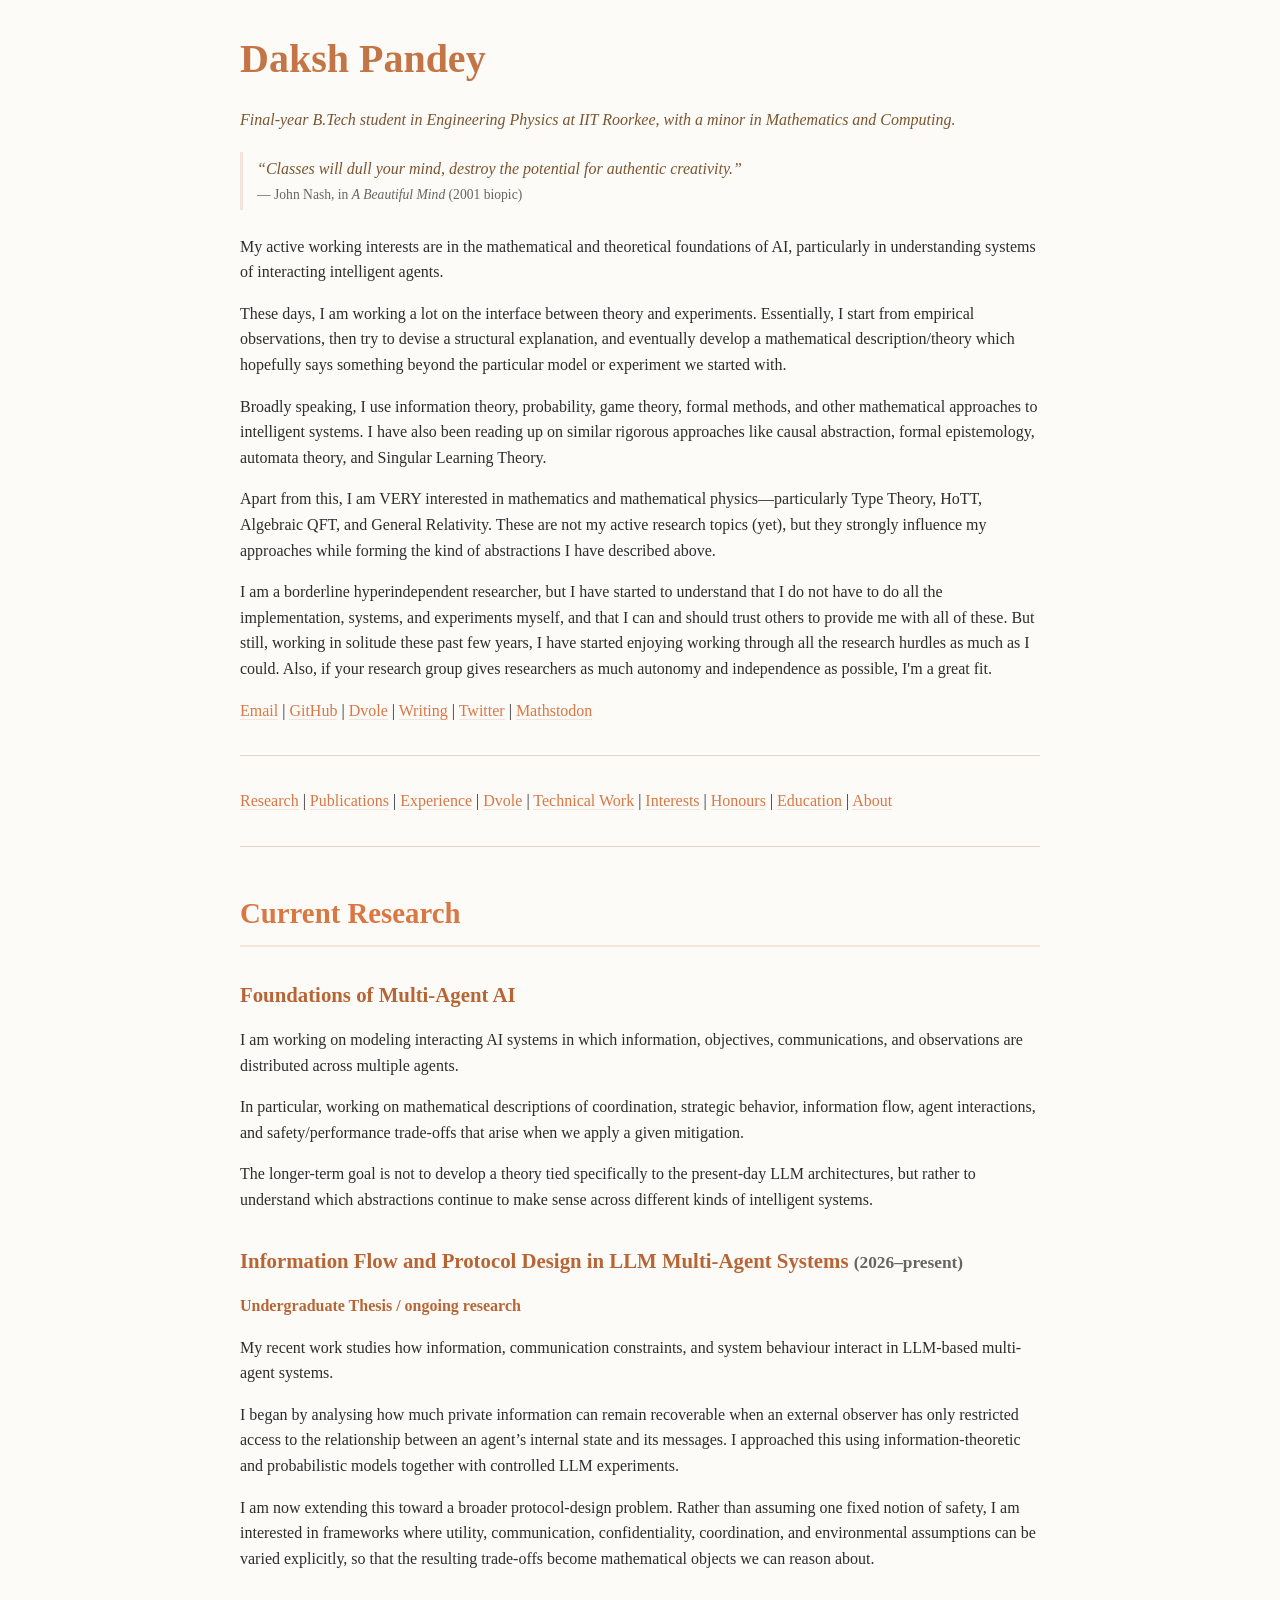
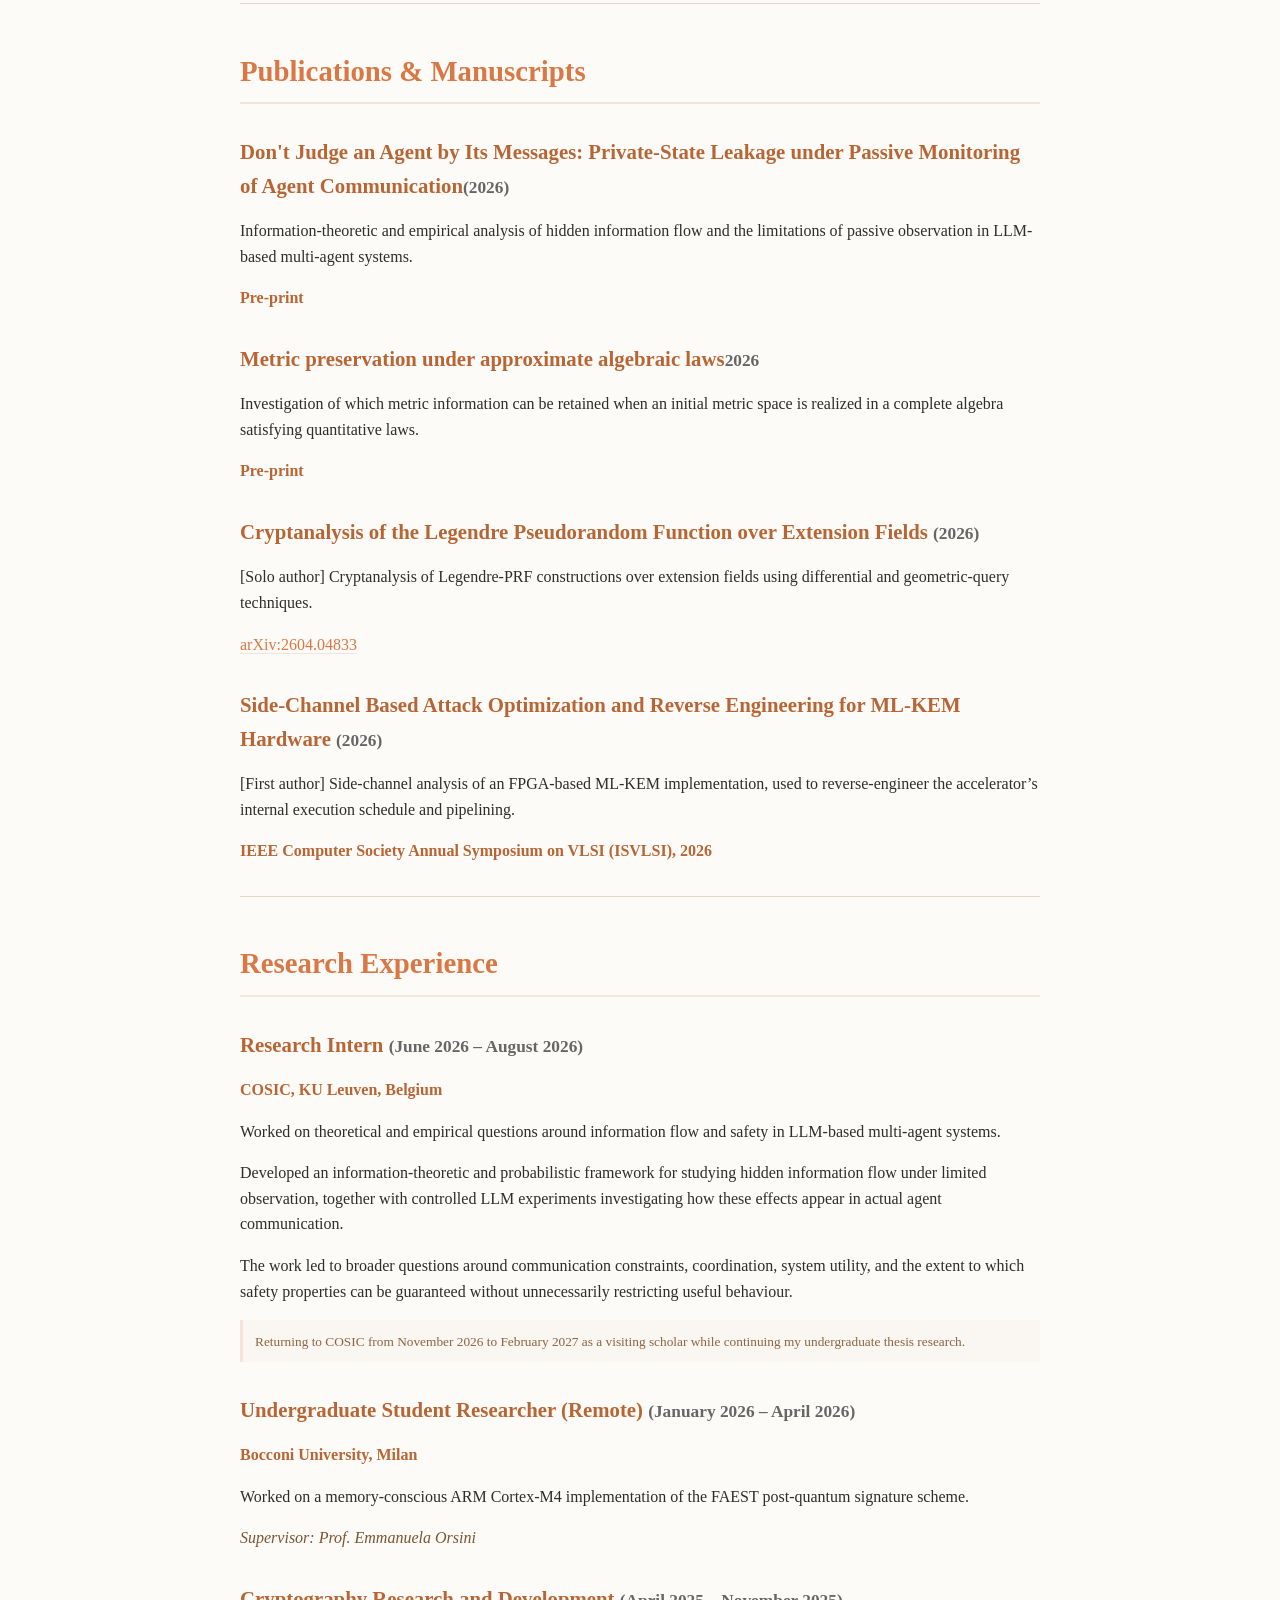
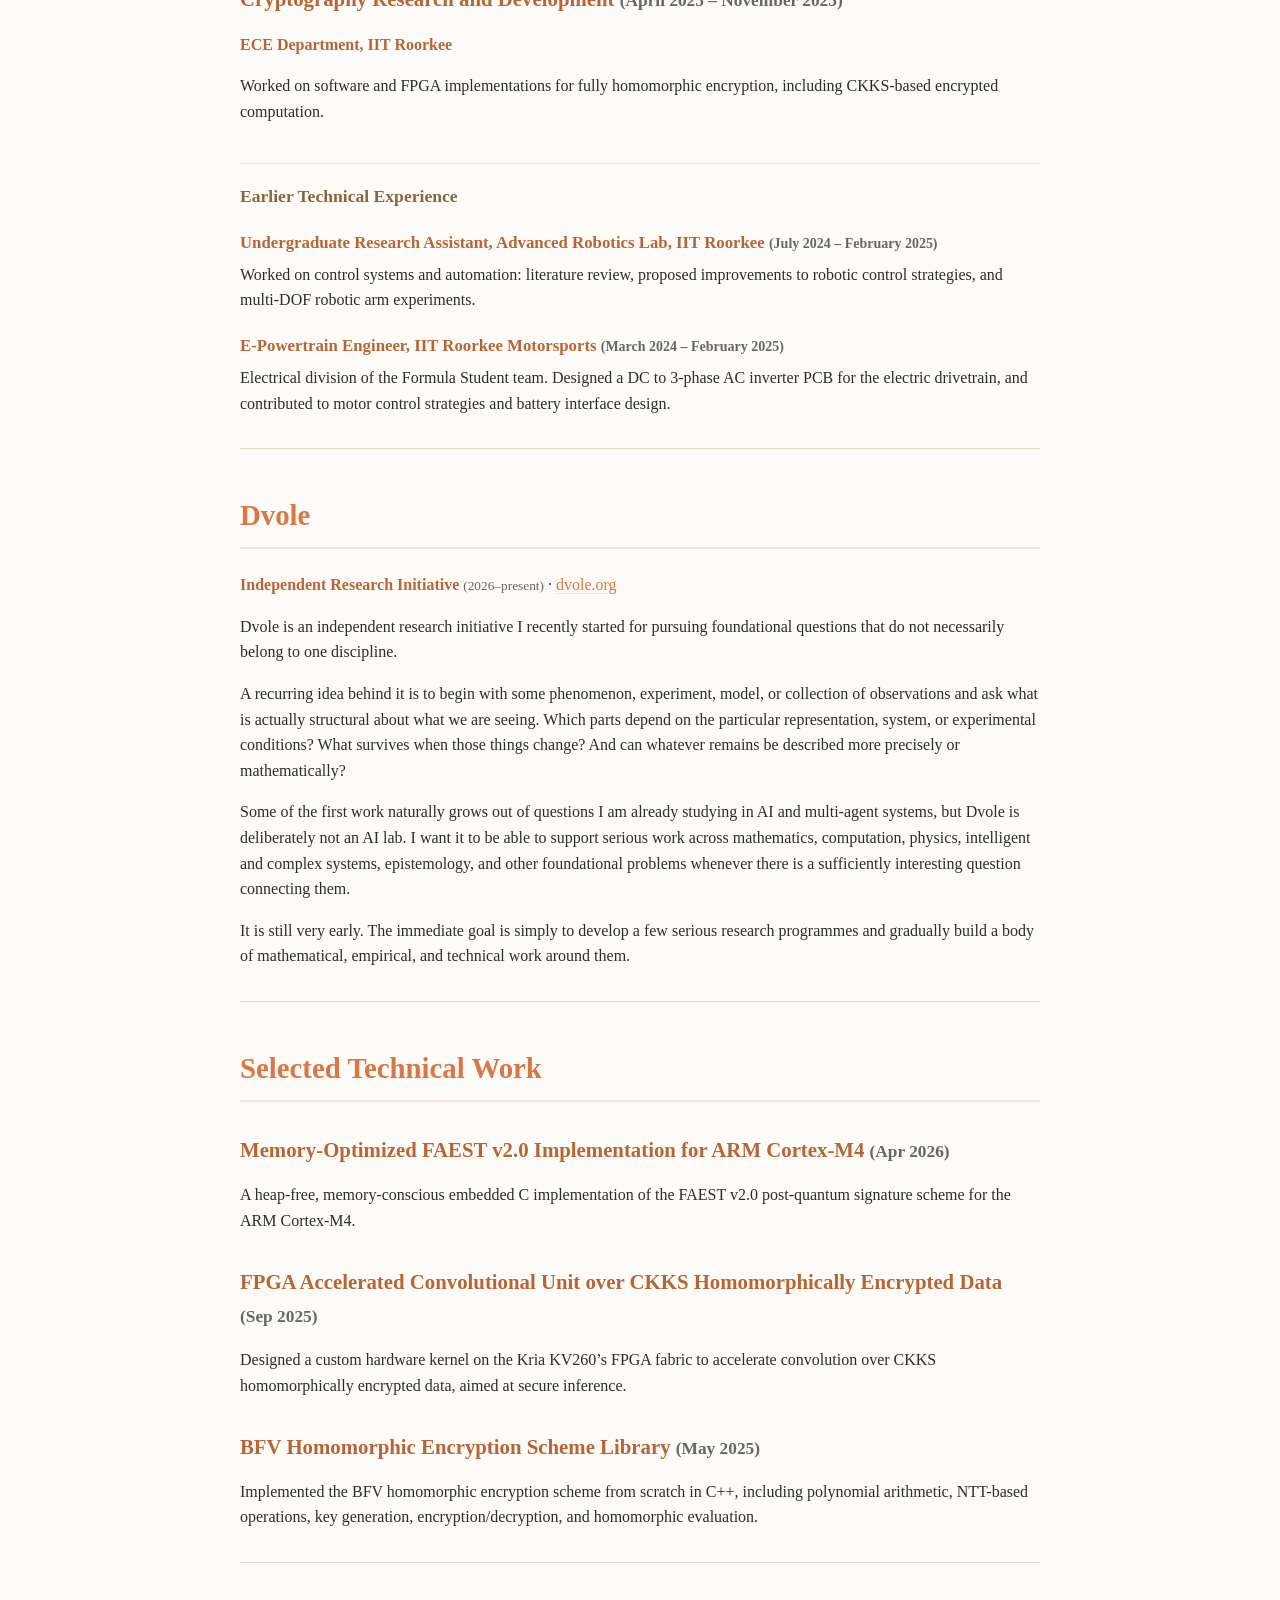
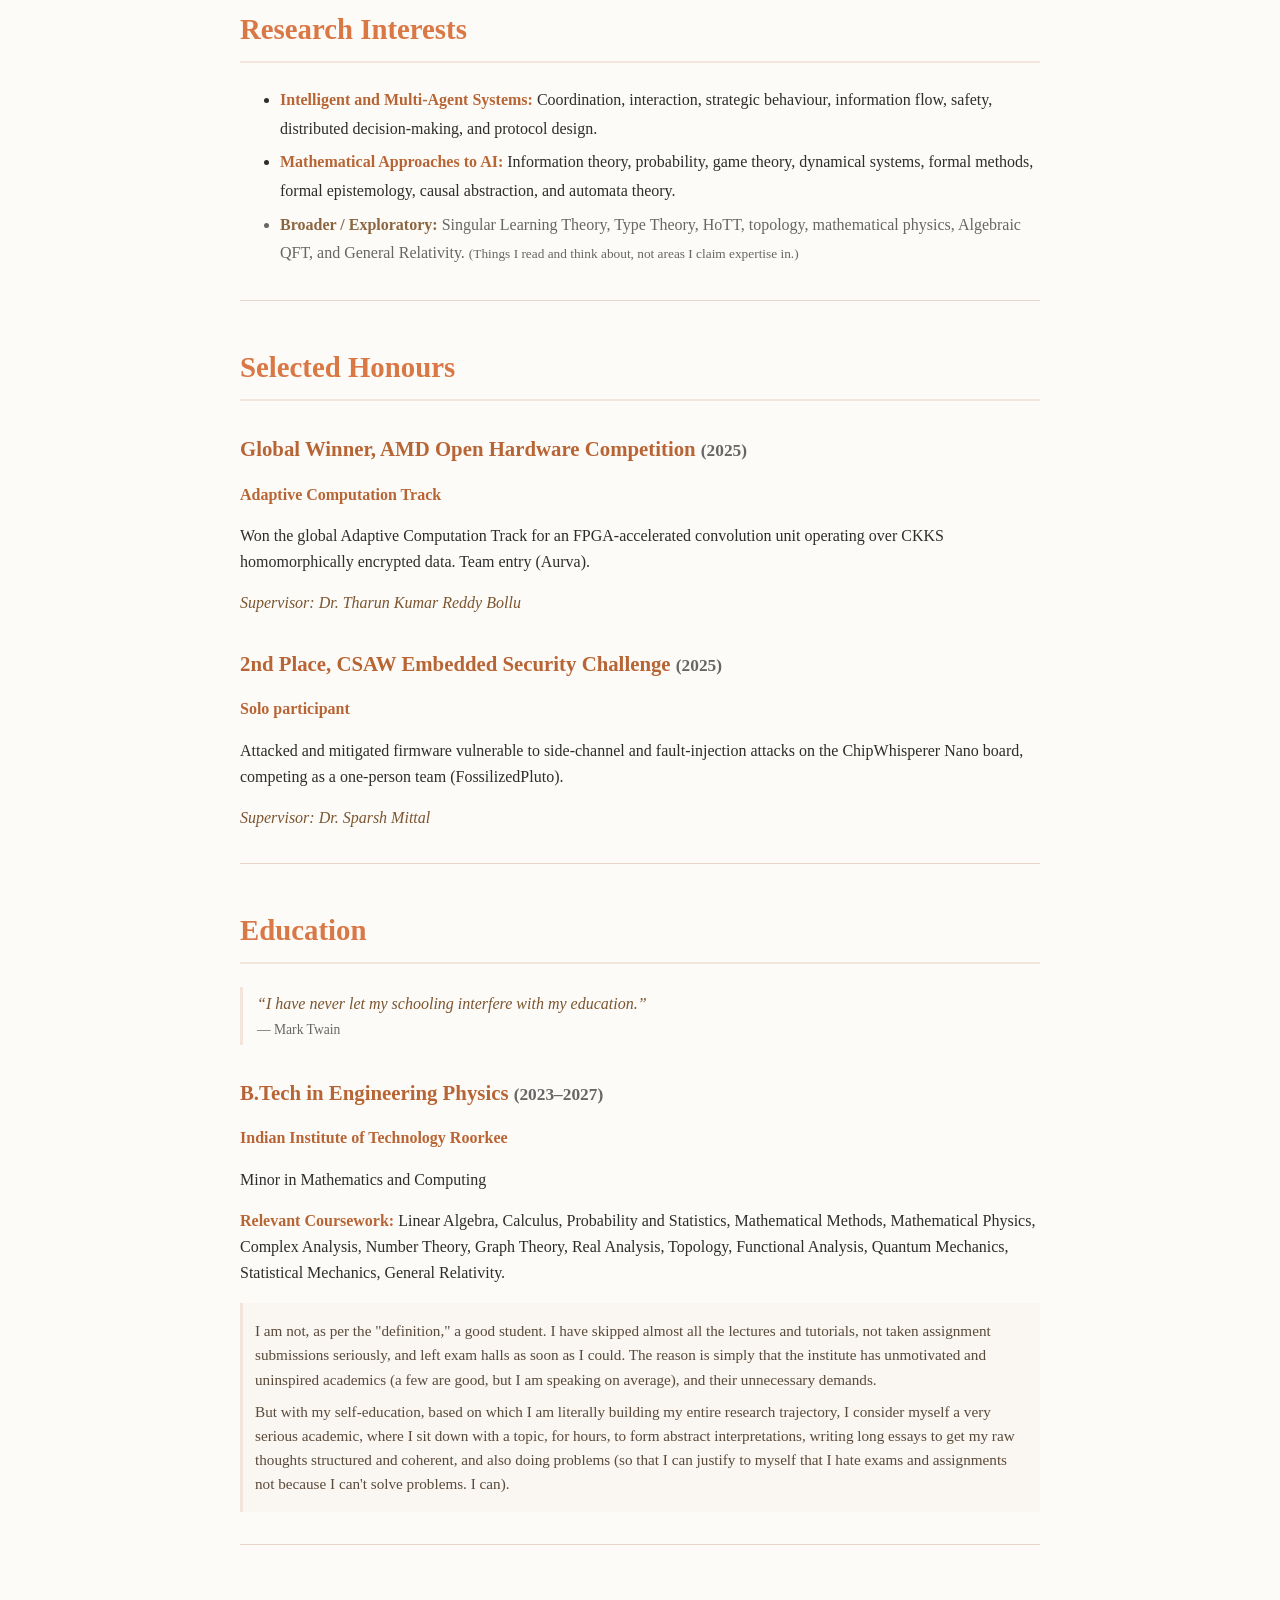
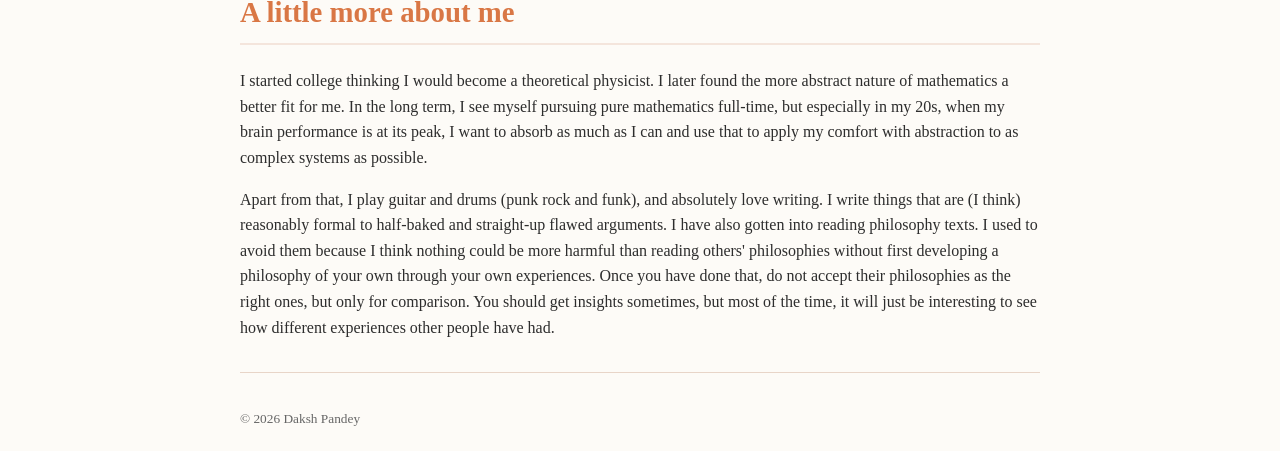
==== commit 2d7c0219: "pre-prints" ====
--- a/index.html
+++ b/index.html
@@ -78,9 +78,13 @@
     <section aria-labelledby="publications">
         <h2 id="publications">Publications &amp; Manuscripts</h2>
 
-        <h3>Monitoring Limits and Hidden Information Flow in LLM Multi-Agent Systems <small>(2026)</small></h3>
+        <h3>Don't Judge an Agent by Its Messages: Private-State Leakage under Passive Monitoring of Agent Communication<small>(2026)</small></h3>
         <p>Information-theoretic and empirical analysis of hidden information flow and the limitations of passive observation in LLM-based multi-agent systems.</p>
-        <p><strong>Manuscript in preparation</strong>, COSIC, KU Leuven</p>
+        <p><strong>Pre-print</strong></p>
+
+	<h3>Metric preservation under approximate algebraic laws<small>2026</small></h3>
+	<p>Investigation of which metric information can be retained when an initial metric space is realized in a complete algebra satisfying quantitative laws.</p>
+	<p><strong>Pre-print</strong></p>
 
         <h3>Cryptanalysis of the Legendre Pseudorandom Function over Extension Fields <small>(2026)</small></h3>
         <p>[Solo author] Cryptanalysis of Legendre-PRF constructions over extension fields using differential and geometric-query techniques.</p>
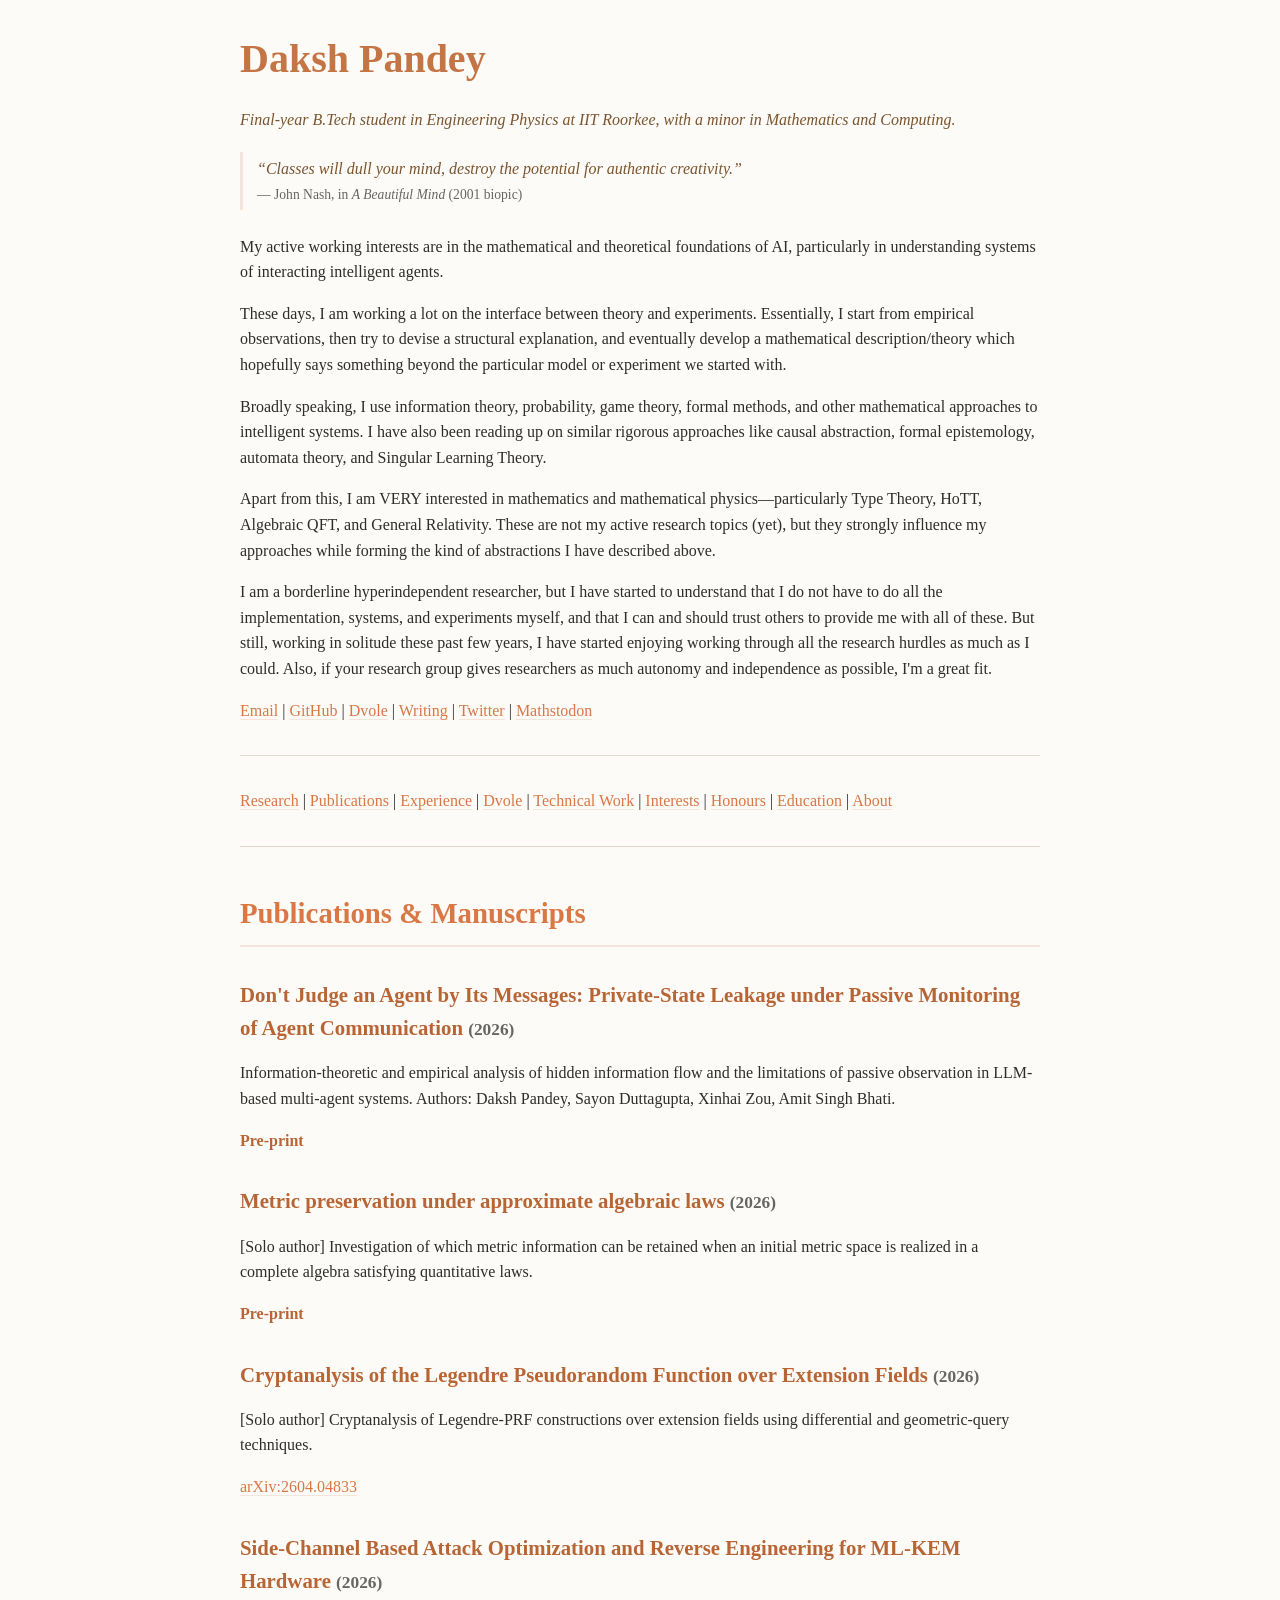
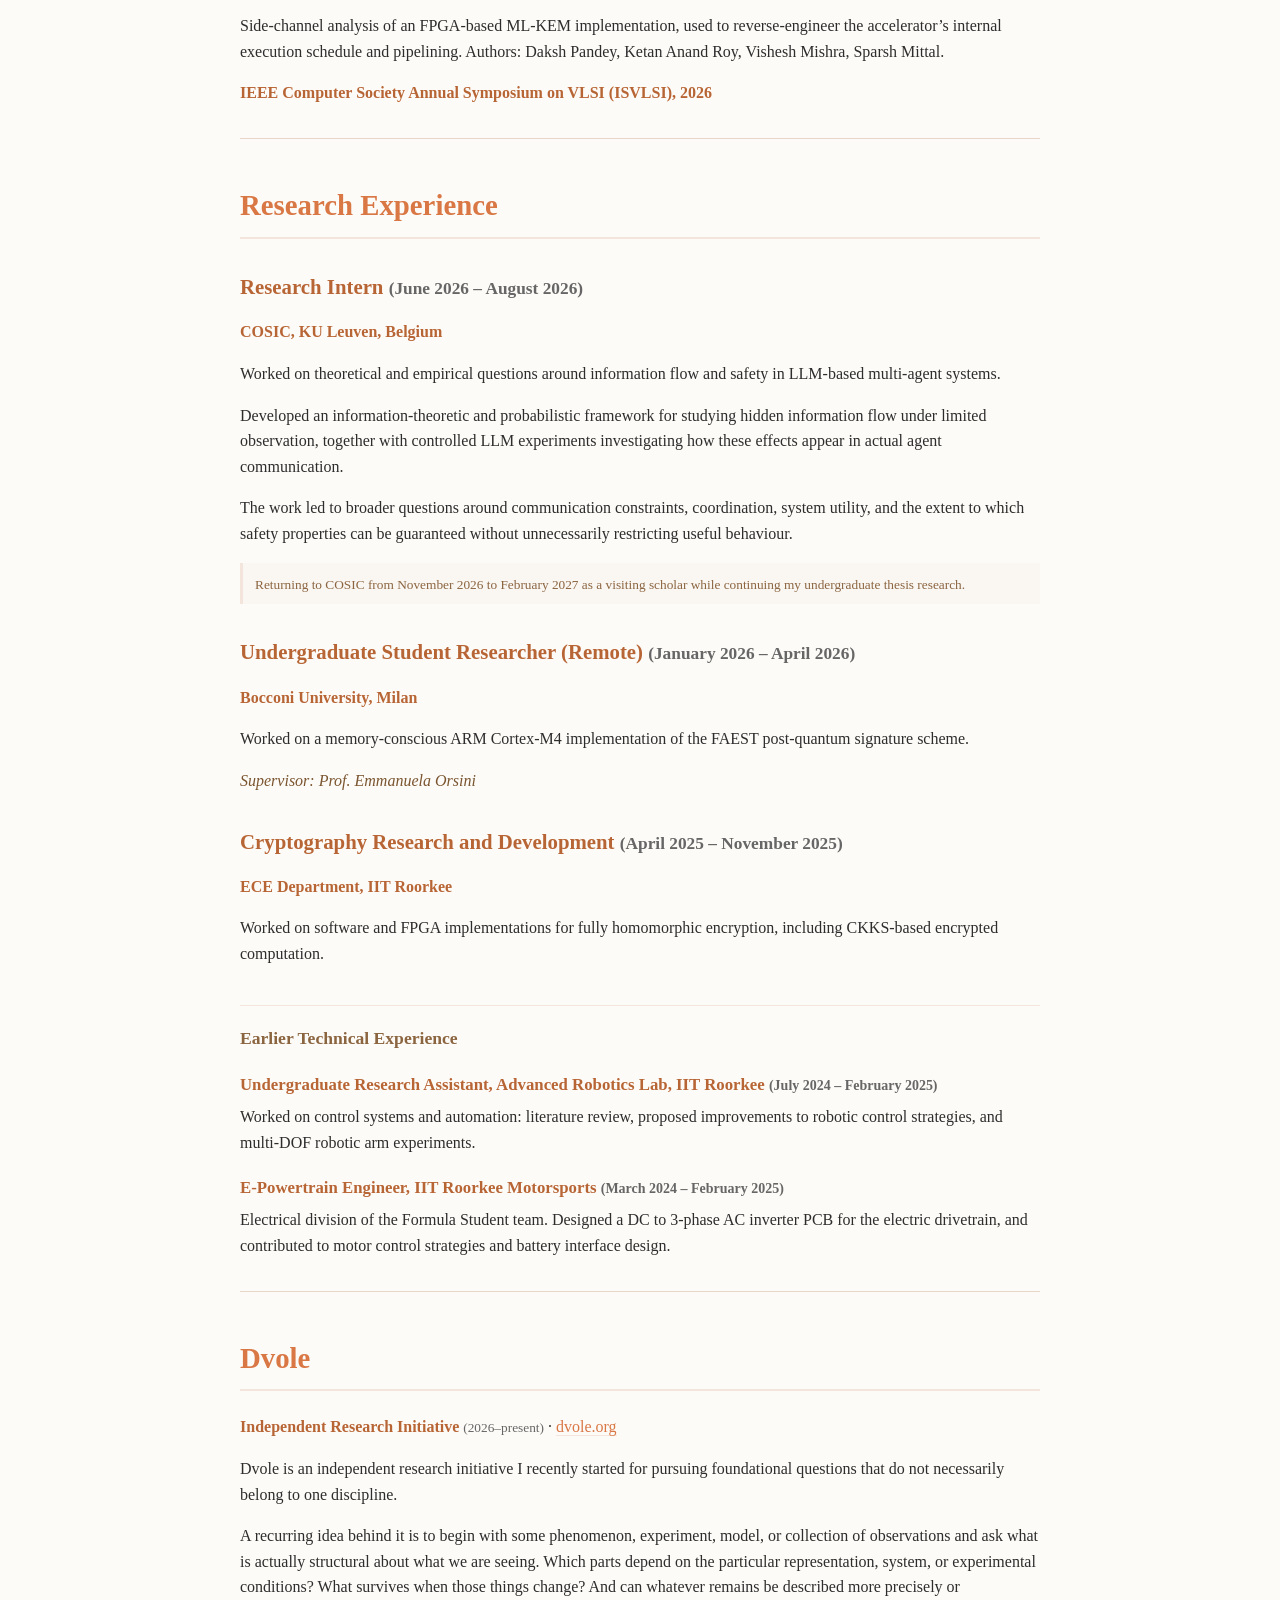
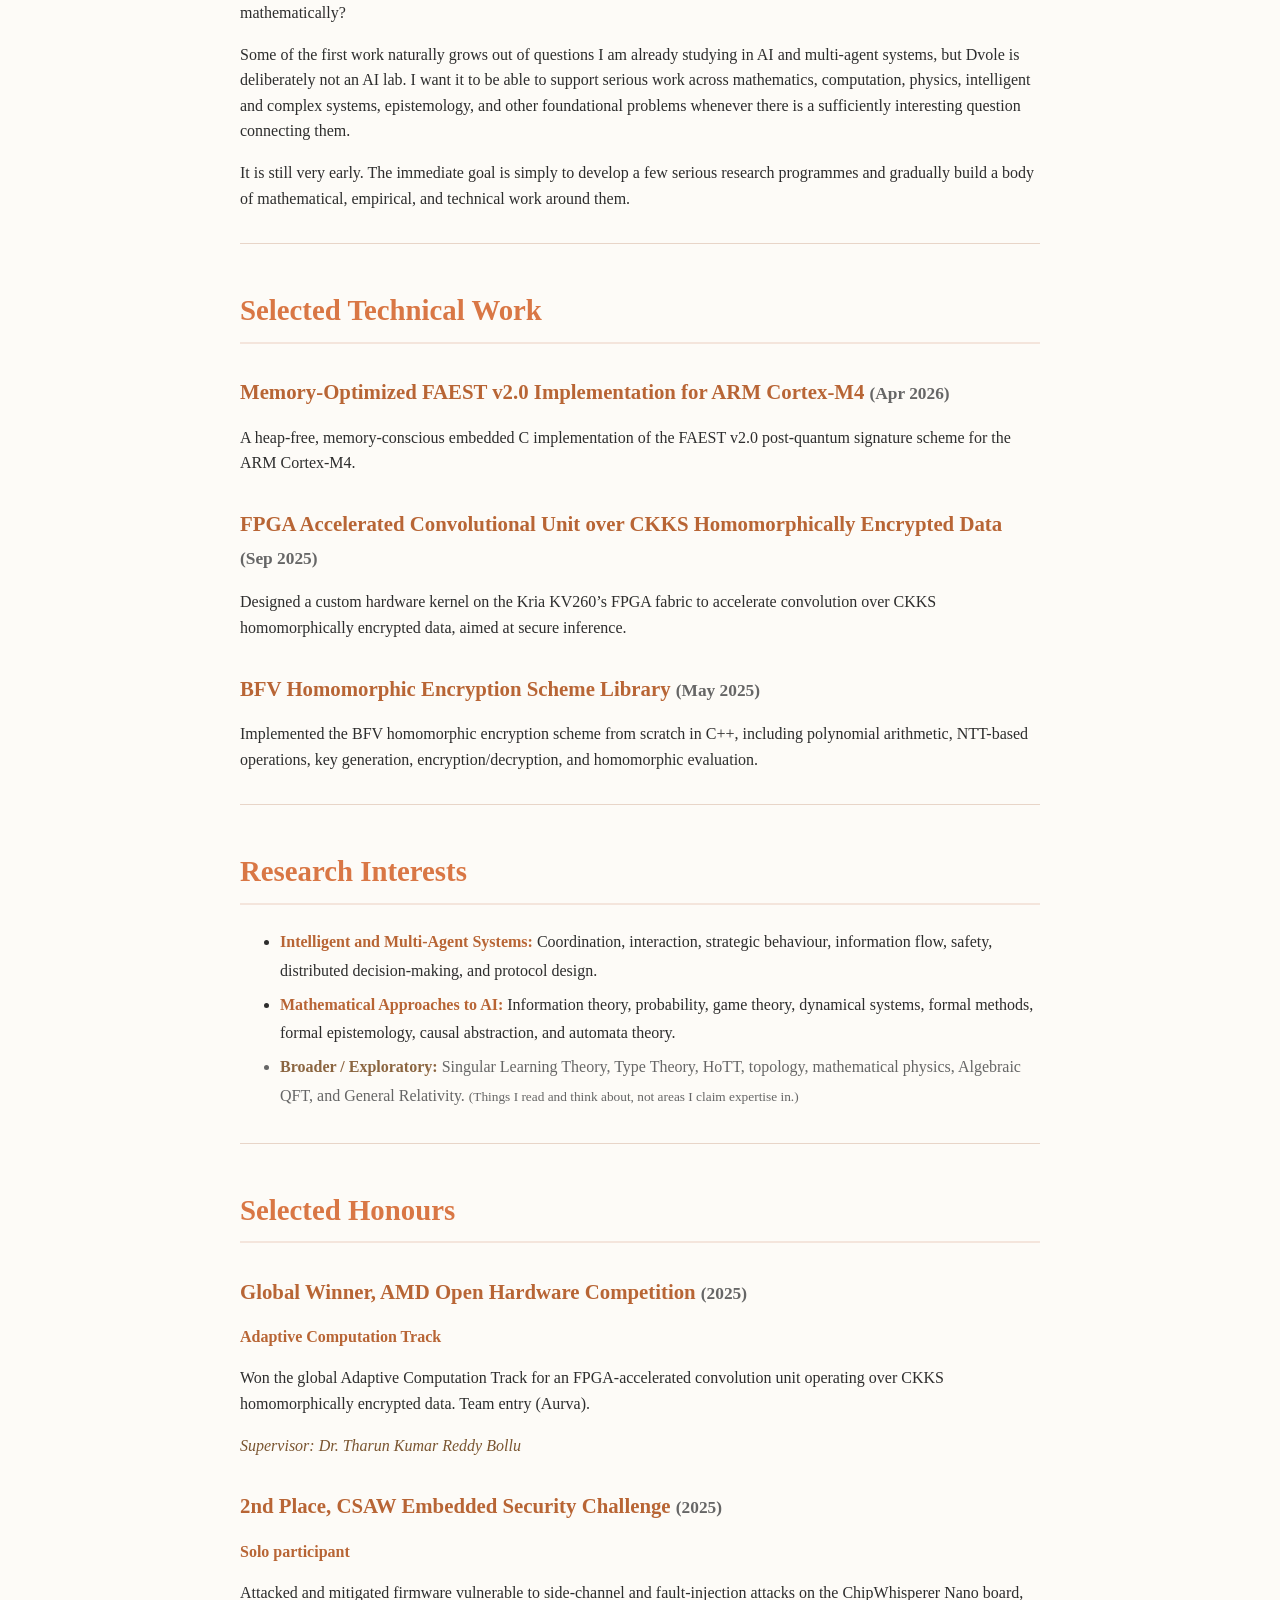
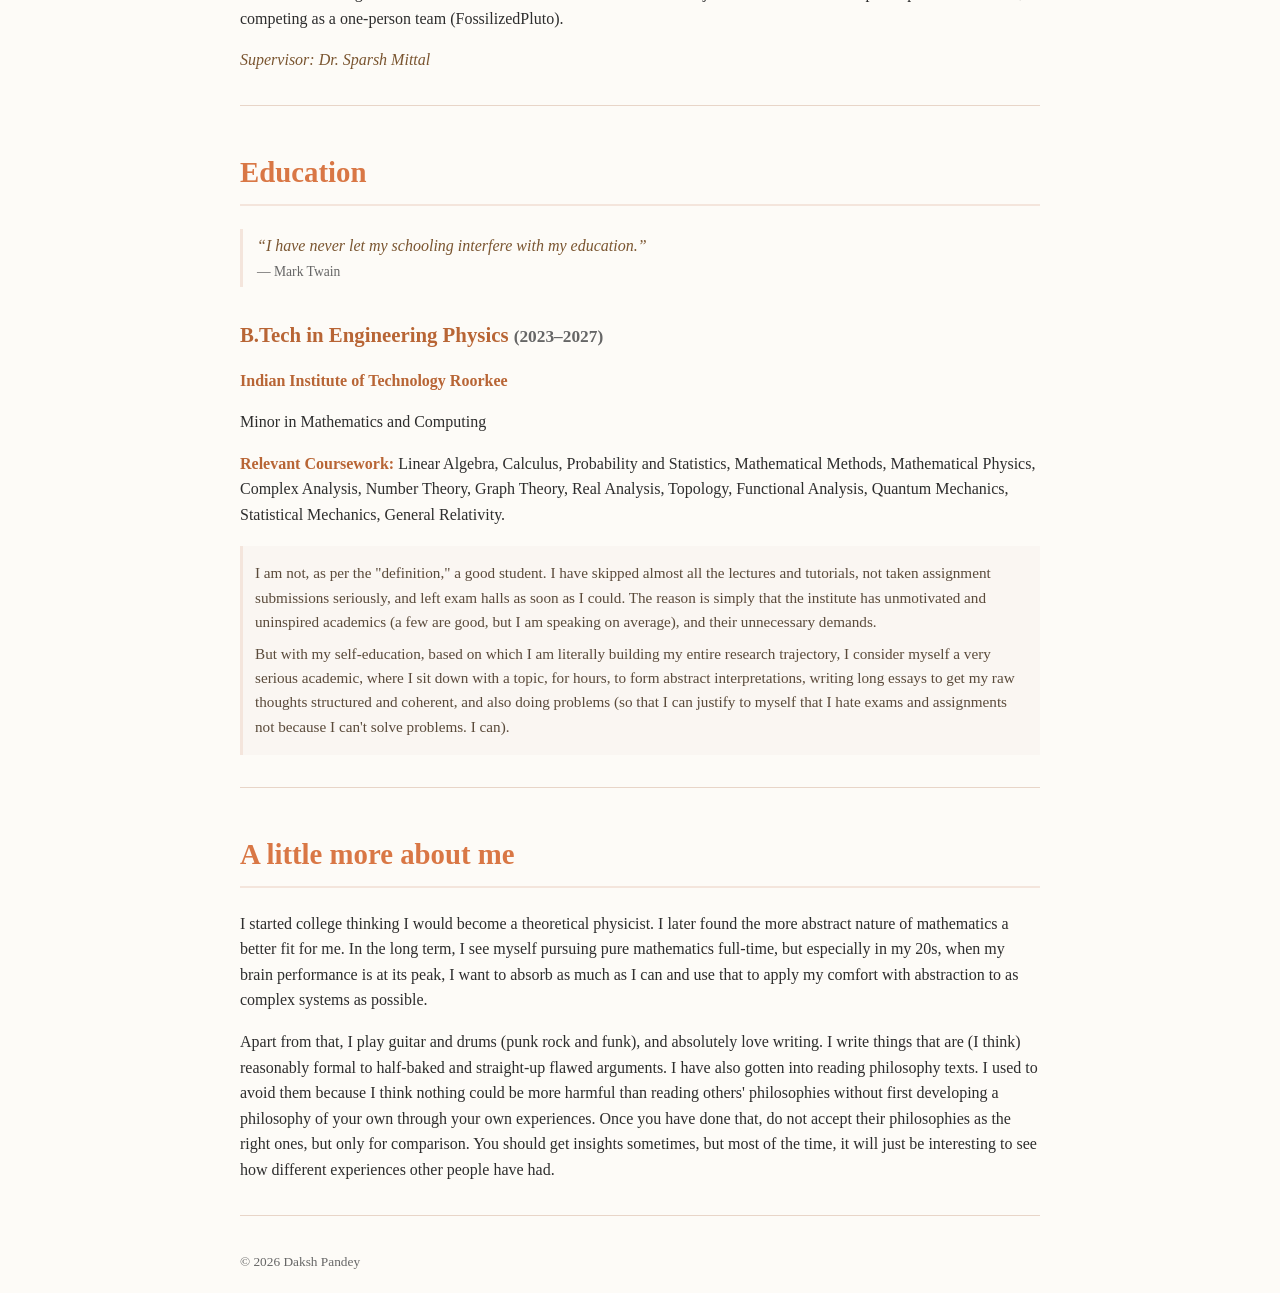
==== commit 15debdf7: "edits" ====
--- a/index.html
+++ b/index.html
@@ -58,32 +58,16 @@
     <hr>
 
     <main>
-    <section aria-labelledby="research">
-        <h2 id="research">Current Research</h2>
-
-        <h3>Foundations of Multi-Agent AI</h3>
-        <p>I am working on modeling interacting AI systems in which information, objectives, communications, and observations are distributed across multiple agents.</p>
-        <p>In particular, working on mathematical descriptions of coordination, strategic behavior, information flow, agent interactions, and safety/performance trade-offs that arise when we apply a given mitigation.</p>
-        <p>The longer-term goal is not to develop a theory tied specifically to the present-day LLM architectures, but rather to understand which abstractions continue to make sense across different kinds of intelligent systems.</p>
-
-        <h3>Information Flow and Protocol Design in LLM Multi-Agent Systems <small>(2026–present)</small></h3>
-        <p><strong>Undergraduate Thesis / ongoing research</strong></p>
-        <p>My recent work studies how information, communication constraints, and system behaviour interact in LLM-based multi-agent systems.</p>
-        <p>I began by analysing how much private information can remain recoverable when an external observer has only restricted access to the relationship between an agent’s internal state and its messages. I approached this using information-theoretic and probabilistic models together with controlled LLM experiments.</p>
-        <p>I am now extending this toward a broader protocol-design problem. Rather than assuming one fixed notion of safety, I am interested in frameworks where utility, communication, confidentiality, coordination, and environmental assumptions can be varied explicitly, so that the resulting trade-offs become mathematical objects we can reason about.</p>
-    </section>
-
-    <hr>
 
     <section aria-labelledby="publications">
         <h2 id="publications">Publications &amp; Manuscripts</h2>
 
-        <h3>Don't Judge an Agent by Its Messages: Private-State Leakage under Passive Monitoring of Agent Communication<small>(2026)</small></h3>
-        <p>Information-theoretic and empirical analysis of hidden information flow and the limitations of passive observation in LLM-based multi-agent systems.</p>
+        <h3>Don't Judge an Agent by Its Messages: Private-State Leakage under Passive Monitoring of Agent Communication <small>(2026)</small></h3>
+        <p>Information-theoretic and empirical analysis of hidden information flow and the limitations of passive observation in LLM-based multi-agent systems. Authors: Daksh Pandey, Sayon Duttagupta, Xinhai Zou, Amit Singh Bhati.</p>
         <p><strong>Pre-print</strong></p>
 
-	<h3>Metric preservation under approximate algebraic laws<small>2026</small></h3>
-	<p>Investigation of which metric information can be retained when an initial metric space is realized in a complete algebra satisfying quantitative laws.</p>
+	<h3>Metric preservation under approximate algebraic laws <small>(2026)</small></h3>
+	<p>[Solo author] Investigation of which metric information can be retained when an initial metric space is realized in a complete algebra satisfying quantitative laws.</p>
 	<p><strong>Pre-print</strong></p>
 
         <h3>Cryptanalysis of the Legendre Pseudorandom Function over Extension Fields <small>(2026)</small></h3>
@@ -91,7 +75,7 @@
         <p><a href="https://arxiv.org/abs/2604.04833" target="_blank" rel="noopener">arXiv:2604.04833</a></p>
 
         <h3>Side-Channel Based Attack Optimization and Reverse Engineering for ML-KEM Hardware <small>(2026)</small></h3>
-        <p>[First author] Side-channel analysis of an FPGA-based ML-KEM implementation, used to reverse-engineer the accelerator’s internal execution schedule and pipelining.</p>
+        <p>Side-channel analysis of an FPGA-based ML-KEM implementation, used to reverse-engineer the accelerator’s internal execution schedule and pipelining. Authors: Daksh Pandey, Ketan Anand Roy, Vishesh Mishra, Sparsh Mittal.</p>
         <p><strong>IEEE Computer Society Annual Symposium on VLSI (ISVLSI), 2026</strong></p>
     </section>
 
